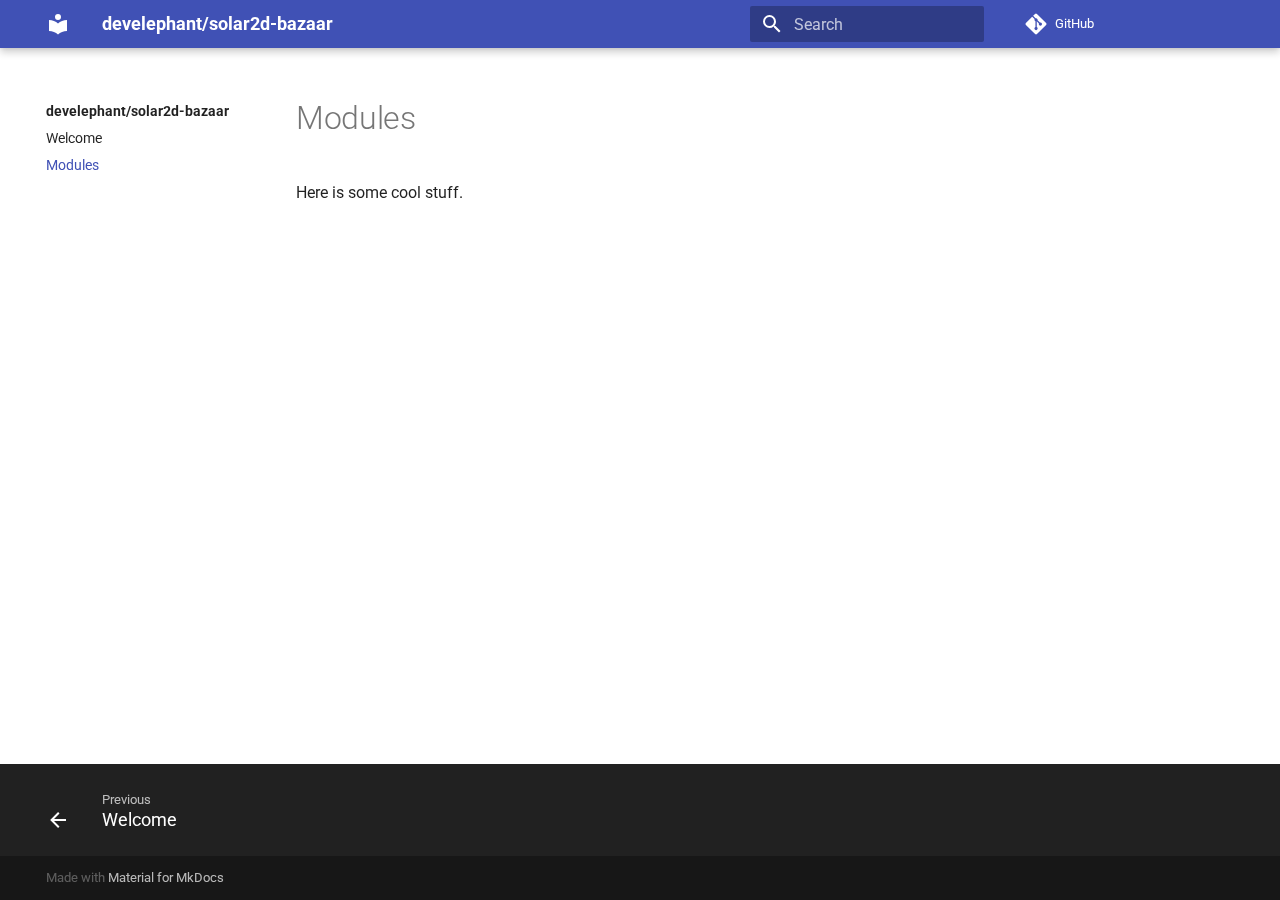
==== modules/index.html @ f853c5c8 "Deployed 210eea4 with MkDocs version: 1.3.1" ====
<!doctype html>
<html lang="en" class="no-js">
  <head>
    
      <meta charset="utf-8">
      <meta name="viewport" content="width=device-width,initial-scale=1">
      
      
      
        <link rel="canonical" href="https://develephant.github.io/solar2d-bazaar/modules/">
      
      <link rel="icon" href="../assets/images/favicon.png">
      <meta name="generator" content="mkdocs-1.3.1, mkdocs-material-8.5.3">
    
    
      
        <title>Modules - develephant/solar2d-bazaar</title>
      
    
    
      <link rel="stylesheet" href="../assets/stylesheets/main.7a952b86.min.css">
      
        
        <link rel="stylesheet" href="../assets/stylesheets/palette.cbb835fc.min.css">
        
      
      

    
    
    
      
        
        
        <link rel="preconnect" href="https://fonts.gstatic.com" crossorigin>
        <link rel="stylesheet" href="https://fonts.googleapis.com/css?family=Roboto:300,300i,400,400i,700,700i%7CRoboto+Mono:400,400i,700,700i&display=fallback">
        <style>:root{--md-text-font:"Roboto";--md-code-font:"Roboto Mono"}</style>
      
    
    
    <script>__md_scope=new URL("..",location),__md_hash=e=>[...e].reduce((e,_)=>(e<<5)-e+_.charCodeAt(0),0),__md_get=(e,_=localStorage,t=__md_scope)=>JSON.parse(_.getItem(t.pathname+"."+e)),__md_set=(e,_,t=localStorage,a=__md_scope)=>{try{t.setItem(a.pathname+"."+e,JSON.stringify(_))}catch(e){}}</script>
    
      

    
    
    
  </head>
  
  
    
    
    
    
    
    <body dir="ltr" data-md-color-scheme="" data-md-color-primary="none" data-md-color-accent="none">
  
    
    
    <input class="md-toggle" data-md-toggle="drawer" type="checkbox" id="__drawer" autocomplete="off">
    <input class="md-toggle" data-md-toggle="search" type="checkbox" id="__search" autocomplete="off">
    <label class="md-overlay" for="__drawer"></label>
    <div data-md-component="skip">
      
        
        <a href="#modules" class="md-skip">
          Skip to content
        </a>
      
    </div>
    <div data-md-component="announce">
      
    </div>
    
    
      

<header class="md-header" data-md-component="header">
  <nav class="md-header__inner md-grid" aria-label="Header">
    <a href=".." title="develephant/solar2d-bazaar" class="md-header__button md-logo" aria-label="develephant/solar2d-bazaar" data-md-component="logo">
      
  
  <svg xmlns="http://www.w3.org/2000/svg" viewBox="0 0 24 24"><path d="M12 8a3 3 0 0 0 3-3 3 3 0 0 0-3-3 3 3 0 0 0-3 3 3 3 0 0 0 3 3m0 3.54C9.64 9.35 6.5 8 3 8v11c3.5 0 6.64 1.35 9 3.54 2.36-2.19 5.5-3.54 9-3.54V8c-3.5 0-6.64 1.35-9 3.54Z"/></svg>

    </a>
    <label class="md-header__button md-icon" for="__drawer">
      <svg xmlns="http://www.w3.org/2000/svg" viewBox="0 0 24 24"><path d="M3 6h18v2H3V6m0 5h18v2H3v-2m0 5h18v2H3v-2Z"/></svg>
    </label>
    <div class="md-header__title" data-md-component="header-title">
      <div class="md-header__ellipsis">
        <div class="md-header__topic">
          <span class="md-ellipsis">
            develephant/solar2d-bazaar
          </span>
        </div>
        <div class="md-header__topic" data-md-component="header-topic">
          <span class="md-ellipsis">
            
              Modules
            
          </span>
        </div>
      </div>
    </div>
    
    
    
      <label class="md-header__button md-icon" for="__search">
        <svg xmlns="http://www.w3.org/2000/svg" viewBox="0 0 24 24"><path d="M9.5 3A6.5 6.5 0 0 1 16 9.5c0 1.61-.59 3.09-1.56 4.23l.27.27h.79l5 5-1.5 1.5-5-5v-.79l-.27-.27A6.516 6.516 0 0 1 9.5 16 6.5 6.5 0 0 1 3 9.5 6.5 6.5 0 0 1 9.5 3m0 2C7 5 5 7 5 9.5S7 14 9.5 14 14 12 14 9.5 12 5 9.5 5Z"/></svg>
      </label>
      <div class="md-search" data-md-component="search" role="dialog">
  <label class="md-search__overlay" for="__search"></label>
  <div class="md-search__inner" role="search">
    <form class="md-search__form" name="search">
      <input type="text" class="md-search__input" name="query" aria-label="Search" placeholder="Search" autocapitalize="off" autocorrect="off" autocomplete="off" spellcheck="false" data-md-component="search-query" required>
      <label class="md-search__icon md-icon" for="__search">
        <svg xmlns="http://www.w3.org/2000/svg" viewBox="0 0 24 24"><path d="M9.5 3A6.5 6.5 0 0 1 16 9.5c0 1.61-.59 3.09-1.56 4.23l.27.27h.79l5 5-1.5 1.5-5-5v-.79l-.27-.27A6.516 6.516 0 0 1 9.5 16 6.5 6.5 0 0 1 3 9.5 6.5 6.5 0 0 1 9.5 3m0 2C7 5 5 7 5 9.5S7 14 9.5 14 14 12 14 9.5 12 5 9.5 5Z"/></svg>
        <svg xmlns="http://www.w3.org/2000/svg" viewBox="0 0 24 24"><path d="M20 11v2H8l5.5 5.5-1.42 1.42L4.16 12l7.92-7.92L13.5 5.5 8 11h12Z"/></svg>
      </label>
      <nav class="md-search__options" aria-label="Search">
        
        <button type="reset" class="md-search__icon md-icon" title="Clear" aria-label="Clear" tabindex="-1">
          <svg xmlns="http://www.w3.org/2000/svg" viewBox="0 0 24 24"><path d="M19 6.41 17.59 5 12 10.59 6.41 5 5 6.41 10.59 12 5 17.59 6.41 19 12 13.41 17.59 19 19 17.59 13.41 12 19 6.41Z"/></svg>
        </button>
      </nav>
      
    </form>
    <div class="md-search__output">
      <div class="md-search__scrollwrap" data-md-scrollfix>
        <div class="md-search-result" data-md-component="search-result">
          <div class="md-search-result__meta">
            Initializing search
          </div>
          <ol class="md-search-result__list"></ol>
        </div>
      </div>
    </div>
  </div>
</div>
    
    
      <div class="md-header__source">
        <a href="https://github.com/develephant/solar2d-bazaar" title="Go to repository" class="md-source" data-md-component="source">
  <div class="md-source__icon md-icon">
    
    <svg xmlns="http://www.w3.org/2000/svg" viewBox="0 0 448 512"><!--! Font Awesome Free 6.2.0 by @fontawesome - https://fontawesome.com License - https://fontawesome.com/license/free (Icons: CC BY 4.0, Fonts: SIL OFL 1.1, Code: MIT License) Copyright 2022 Fonticons, Inc.--><path d="M439.55 236.05 244 40.45a28.87 28.87 0 0 0-40.81 0l-40.66 40.63 51.52 51.52c27.06-9.14 52.68 16.77 43.39 43.68l49.66 49.66c34.23-11.8 61.18 31 35.47 56.69-26.49 26.49-70.21-2.87-56-37.34L240.22 199v121.85c25.3 12.54 22.26 41.85 9.08 55a34.34 34.34 0 0 1-48.55 0c-17.57-17.6-11.07-46.91 11.25-56v-123c-20.8-8.51-24.6-30.74-18.64-45L142.57 101 8.45 235.14a28.86 28.86 0 0 0 0 40.81l195.61 195.6a28.86 28.86 0 0 0 40.8 0l194.69-194.69a28.86 28.86 0 0 0 0-40.81z"/></svg>
  </div>
  <div class="md-source__repository">
    GitHub
  </div>
</a>
      </div>
    
  </nav>
  
</header>
    
    <div class="md-container" data-md-component="container">
      
      
        
          
        
      
      <main class="md-main" data-md-component="main">
        <div class="md-main__inner md-grid">
          
            
              
              <div class="md-sidebar md-sidebar--primary" data-md-component="sidebar" data-md-type="navigation" >
                <div class="md-sidebar__scrollwrap">
                  <div class="md-sidebar__inner">
                    


<nav class="md-nav md-nav--primary" aria-label="Navigation" data-md-level="0">
  <label class="md-nav__title" for="__drawer">
    <a href=".." title="develephant/solar2d-bazaar" class="md-nav__button md-logo" aria-label="develephant/solar2d-bazaar" data-md-component="logo">
      
  
  <svg xmlns="http://www.w3.org/2000/svg" viewBox="0 0 24 24"><path d="M12 8a3 3 0 0 0 3-3 3 3 0 0 0-3-3 3 3 0 0 0-3 3 3 3 0 0 0 3 3m0 3.54C9.64 9.35 6.5 8 3 8v11c3.5 0 6.64 1.35 9 3.54 2.36-2.19 5.5-3.54 9-3.54V8c-3.5 0-6.64 1.35-9 3.54Z"/></svg>

    </a>
    develephant/solar2d-bazaar
  </label>
  
    <div class="md-nav__source">
      <a href="https://github.com/develephant/solar2d-bazaar" title="Go to repository" class="md-source" data-md-component="source">
  <div class="md-source__icon md-icon">
    
    <svg xmlns="http://www.w3.org/2000/svg" viewBox="0 0 448 512"><!--! Font Awesome Free 6.2.0 by @fontawesome - https://fontawesome.com License - https://fontawesome.com/license/free (Icons: CC BY 4.0, Fonts: SIL OFL 1.1, Code: MIT License) Copyright 2022 Fonticons, Inc.--><path d="M439.55 236.05 244 40.45a28.87 28.87 0 0 0-40.81 0l-40.66 40.63 51.52 51.52c27.06-9.14 52.68 16.77 43.39 43.68l49.66 49.66c34.23-11.8 61.18 31 35.47 56.69-26.49 26.49-70.21-2.87-56-37.34L240.22 199v121.85c25.3 12.54 22.26 41.85 9.08 55a34.34 34.34 0 0 1-48.55 0c-17.57-17.6-11.07-46.91 11.25-56v-123c-20.8-8.51-24.6-30.74-18.64-45L142.57 101 8.45 235.14a28.86 28.86 0 0 0 0 40.81l195.61 195.6a28.86 28.86 0 0 0 40.8 0l194.69-194.69a28.86 28.86 0 0 0 0-40.81z"/></svg>
  </div>
  <div class="md-source__repository">
    GitHub
  </div>
</a>
    </div>
  
  <ul class="md-nav__list" data-md-scrollfix>
    
      
      
      

  
  
  
    <li class="md-nav__item">
      <a href=".." class="md-nav__link">
        Welcome
      </a>
    </li>
  

    
      
      
      

  
  
    
  
  
    <li class="md-nav__item md-nav__item--active">
      
      <input class="md-nav__toggle md-toggle" data-md-toggle="toc" type="checkbox" id="__toc">
      
      
        
      
      
      <a href="./" class="md-nav__link md-nav__link--active">
        Modules
      </a>
      
    </li>
  

    
  </ul>
</nav>
                  </div>
                </div>
              </div>
            
            
              
              <div class="md-sidebar md-sidebar--secondary" data-md-component="sidebar" data-md-type="toc" >
                <div class="md-sidebar__scrollwrap">
                  <div class="md-sidebar__inner">
                    

<nav class="md-nav md-nav--secondary" aria-label="Table of contents">
  
  
  
    
  
  
</nav>
                  </div>
                </div>
              </div>
            
          
          
            <div class="md-content" data-md-component="content">
              <article class="md-content__inner md-typeset">
                
                  


<h1 id="modules">Modules</h1>
<p>Here is some cool stuff.</p>





                
              </article>
            </div>
          
          
        </div>
        
      </main>
      
        <footer class="md-footer">
  
    
    <nav class="md-footer__inner md-grid" aria-label="Footer" >
      
        
        <a href=".." class="md-footer__link md-footer__link--prev" aria-label="Previous: Welcome" rel="prev">
          <div class="md-footer__button md-icon">
            <svg xmlns="http://www.w3.org/2000/svg" viewBox="0 0 24 24"><path d="M20 11v2H8l5.5 5.5-1.42 1.42L4.16 12l7.92-7.92L13.5 5.5 8 11h12Z"/></svg>
          </div>
          <div class="md-footer__title">
            <div class="md-ellipsis">
              <span class="md-footer__direction">
                Previous
              </span>
              Welcome
            </div>
          </div>
        </a>
      
      
    </nav>
  
  <div class="md-footer-meta md-typeset">
    <div class="md-footer-meta__inner md-grid">
      <div class="md-copyright">
  
  
    Made with
    <a href="https://squidfunk.github.io/mkdocs-material/" target="_blank" rel="noopener">
      Material for MkDocs
    </a>
  
</div>
      
    </div>
  </div>
</footer>
      
    </div>
    <div class="md-dialog" data-md-component="dialog">
      <div class="md-dialog__inner md-typeset"></div>
    </div>
    
    <script id="__config" type="application/json">{"base": "..", "features": [], "search": "../assets/javascripts/workers/search.5bf1dace.min.js", "translations": {"clipboard.copied": "Copied to clipboard", "clipboard.copy": "Copy to clipboard", "search.config.lang": "en", "search.config.pipeline": "trimmer, stopWordFilter", "search.config.separator": "[\\s\\-]+", "search.placeholder": "Search", "search.result.more.one": "1 more on this page", "search.result.more.other": "# more on this page", "search.result.none": "No matching documents", "search.result.one": "1 matching document", "search.result.other": "# matching documents", "search.result.placeholder": "Type to start searching", "search.result.term.missing": "Missing", "select.version.title": "Select version"}}</script>
    
    
      <script src="../assets/javascripts/bundle.37e9125f.min.js"></script>
      
    
  </body>
</html>
---- assets/stylesheets/main.7a952b86.min.css ----
@charset "UTF-8";html{-webkit-text-size-adjust:none;-moz-text-size-adjust:none;-ms-text-size-adjust:none;text-size-adjust:none;box-sizing:border-box}*,:after,:before{box-sizing:inherit}@media (prefers-reduced-motion){*,:after,:before{transition:none!important}}body{margin:0}a,button,input,label{-webkit-tap-highlight-color:transparent}a{color:inherit;text-decoration:none}hr{border:0;box-sizing:initial;display:block;height:.05rem;overflow:visible;padding:0}small{font-size:80%}sub,sup{line-height:1em}img{border-style:none}table{border-collapse:initial;border-spacing:0}td,th{font-weight:400;vertical-align:top}button{background:transparent;border:0;font-family:inherit;font-size:inherit;margin:0;padding:0}input{border:0;outline:none}:root,[data-md-color-scheme=default]{--md-default-fg-color:rgba(0,0,0,.87);--md-default-fg-color--light:rgba(0,0,0,.54);--md-default-fg-color--lighter:rgba(0,0,0,.32);--md-default-fg-color--lightest:rgba(0,0,0,.07);--md-default-bg-color:#fff;--md-default-bg-color--light:hsla(0,0%,100%,.7);--md-default-bg-color--lighter:hsla(0,0%,100%,.3);--md-default-bg-color--lightest:hsla(0,0%,100%,.12);--md-primary-fg-color:#4051b5;--md-primary-fg-color--light:#5d6cc0;--md-primary-fg-color--dark:#303fa1;--md-primary-bg-color:#fff;--md-primary-bg-color--light:hsla(0,0%,100%,.7);--md-accent-fg-color:#526cfe;--md-accent-fg-color--transparent:rgba(82,108,254,.1);--md-accent-bg-color:#fff;--md-accent-bg-color--light:hsla(0,0%,100%,.7);--md-code-fg-color:#36464e;--md-code-bg-color:#f5f5f5;--md-code-hl-color:rgba(255,255,0,.5);--md-code-hl-number-color:#d52a2a;--md-code-hl-special-color:#db1457;--md-code-hl-function-color:#a846b9;--md-code-hl-constant-color:#6e59d9;--md-code-hl-keyword-color:#3f6ec6;--md-code-hl-string-color:#1c7d4d;--md-code-hl-name-color:var(--md-code-fg-color);--md-code-hl-operator-color:var(--md-default-fg-color--light);--md-code-hl-punctuation-color:var(--md-default-fg-color--light);--md-code-hl-comment-color:var(--md-default-fg-color--light);--md-code-hl-generic-color:var(--md-default-fg-color--light);--md-code-hl-variable-color:var(--md-default-fg-color--light);--md-typeset-color:var(--md-default-fg-color);--md-typeset-a-color:var(--md-primary-fg-color);--md-typeset-mark-color:rgba(255,255,0,.5);--md-typeset-del-color:rgba(245,80,61,.15);--md-typeset-ins-color:rgba(11,213,112,.15);--md-typeset-kbd-color:#fafafa;--md-typeset-kbd-accent-color:#fff;--md-typeset-kbd-border-color:#b8b8b8;--md-typeset-table-color:rgba(0,0,0,.12);--md-admonition-fg-color:var(--md-default-fg-color);--md-admonition-bg-color:var(--md-default-bg-color);--md-footer-fg-color:#fff;--md-footer-fg-color--light:hsla(0,0%,100%,.7);--md-footer-fg-color--lighter:hsla(0,0%,100%,.3);--md-footer-bg-color:rgba(0,0,0,.87);--md-footer-bg-color--dark:rgba(0,0,0,.32);--md-shadow-z1:0 0.2rem 0.5rem rgba(0,0,0,.05),0 0 0.05rem rgba(0,0,0,.1);--md-shadow-z2:0 0.2rem 0.5rem rgba(0,0,0,.1),0 0 0.05rem rgba(0,0,0,.25);--md-shadow-z3:0 0.2rem 0.5rem rgba(0,0,0,.2),0 0 0.05rem rgba(0,0,0,.35)}.md-icon svg{fill:currentcolor;display:block;height:1.2rem;width:1.2rem}body{-webkit-font-smoothing:antialiased;-moz-osx-font-smoothing:grayscale;--md-text-font-family:var(--md-text-font,_),-apple-system,BlinkMacSystemFont,Helvetica,Arial,sans-serif;--md-code-font-family:var(--md-code-font,_),SFMono-Regular,Consolas,Menlo,monospace}body,input{font-feature-settings:"kern","liga";font-family:var(--md-text-font-family)}body,code,input,kbd,pre{color:var(--md-typeset-color)}code,kbd,pre{font-feature-settings:"kern";font-family:var(--md-code-font-family)}:root{--md-typeset-table-sort-icon:url('data:image/svg+xml;charset=utf-8,<svg xmlns="http://www.w3.org/2000/svg" viewBox="0 0 24 24"><path d="m18 21-4-4h3V7h-3l4-4 4 4h-3v10h3M2 19v-2h10v2M2 13v-2h7v2M2 7V5h4v2H2Z"/></svg>');--md-typeset-table-sort-icon--asc:url('data:image/svg+xml;charset=utf-8,<svg xmlns="http://www.w3.org/2000/svg" viewBox="0 0 24 24"><path d="M19 17h3l-4 4-4-4h3V3h2M2 17h10v2H2M6 5v2H2V5m0 6h7v2H2v-2Z"/></svg>');--md-typeset-table-sort-icon--desc:url('data:image/svg+xml;charset=utf-8,<svg xmlns="http://www.w3.org/2000/svg" viewBox="0 0 24 24"><path d="M19 7h3l-4-4-4 4h3v14h2M2 17h10v2H2M6 5v2H2V5m0 6h7v2H2v-2Z"/></svg>')}.md-typeset{-webkit-print-color-adjust:exact;color-adjust:exact;font-size:.8rem;line-height:1.6}@media print{.md-typeset{font-size:.68rem}}.md-typeset blockquote,.md-typeset dl,.md-typeset figure,.md-typeset ol,.md-typeset pre,.md-typeset ul{margin-bottom:1em;margin-top:1em}.md-typeset h1{color:var(--md-default-fg-color--light);font-size:2em;line-height:1.3;margin:0 0 1.25em}.md-typeset h1,.md-typeset h2{font-weight:300;letter-spacing:-.01em}.md-typeset h2{font-size:1.5625em;line-height:1.4;margin:1.6em 0 .64em}.md-typeset h3{font-size:1.25em;font-weight:400;letter-spacing:-.01em;line-height:1.5;margin:1.6em 0 .8em}.md-typeset h2+h3{margin-top:.8em}.md-typeset h4{font-weight:700;letter-spacing:-.01em;margin:1em 0}.md-typeset h5,.md-typeset h6{color:var(--md-default-fg-color--light);font-size:.8em;font-weight:700;letter-spacing:-.01em;margin:1.25em 0}.md-typeset h5{text-transform:uppercase}.md-typeset hr{border-bottom:.05rem solid var(--md-default-fg-color--lightest);display:flow-root;margin:1.5em 0}.md-typeset a{color:var(--md-typeset-a-color);word-break:break-word}.md-typeset a,.md-typeset a:before{transition:color 125ms}.md-typeset a:focus,.md-typeset a:hover{color:var(--md-accent-fg-color)}.md-typeset a:focus code,.md-typeset a:hover code{background-color:var(--md-accent-fg-color--transparent)}.md-typeset a code{color:currentcolor;transition:background-color 125ms}.md-typeset a.focus-visible{outline-color:var(--md-accent-fg-color);outline-offset:.2rem}.md-typeset code,.md-typeset kbd,.md-typeset pre{color:var(--md-code-fg-color);direction:ltr;font-variant-ligatures:none}@media print{.md-typeset code,.md-typeset kbd,.md-typeset pre{white-space:pre-wrap}}.md-typeset code{background-color:var(--md-code-bg-color);border-radius:.1rem;-webkit-box-decoration-break:clone;box-decoration-break:clone;font-size:.85em;padding:0 .2941176471em;word-break:break-word}.md-typeset code:not(.focus-visible){-webkit-tap-highlight-color:transparent;outline:none}.md-typeset pre{display:flow-root;line-height:1.4;position:relative}.md-typeset pre>code{-webkit-box-decoration-break:slice;box-decoration-break:slice;box-shadow:none;display:block;margin:0;outline-color:var(--md-accent-fg-color);overflow:auto;padding:.7720588235em 1.1764705882em;scrollbar-color:var(--md-default-fg-color--lighter) transparent;scrollbar-width:thin;touch-action:auto;word-break:normal}.md-typeset pre>code:hover{scrollbar-color:var(--md-accent-fg-color) transparent}.md-typeset pre>code::-webkit-scrollbar{height:.2rem;width:.2rem}.md-typeset pre>code::-webkit-scrollbar-thumb{background-color:var(--md-default-fg-color--lighter)}.md-typeset pre>code::-webkit-scrollbar-thumb:hover{background-color:var(--md-accent-fg-color)}.md-typeset kbd{background-color:var(--md-typeset-kbd-color);border-radius:.1rem;box-shadow:0 .1rem 0 .05rem var(--md-typeset-kbd-border-color),0 .1rem 0 var(--md-typeset-kbd-border-color),0 -.1rem .2rem var(--md-typeset-kbd-accent-color) inset;color:var(--md-default-fg-color);display:inline-block;font-size:.75em;padding:0 .6666666667em;vertical-align:text-top;word-break:break-word}.md-typeset mark{background-color:var(--md-typeset-mark-color);-webkit-box-decoration-break:clone;box-decoration-break:clone;color:inherit;word-break:break-word}.md-typeset abbr{border-bottom:.05rem dotted var(--md-default-fg-color--light);cursor:help;text-decoration:none}@media (hover:none){.md-typeset abbr{position:relative}.md-typeset abbr[title]:-webkit-any(:focus,:hover):after{background-color:var(--md-default-fg-color);border-radius:.1rem;box-shadow:var(--md-shadow-z3);color:var(--md-default-bg-color);content:attr(title);display:inline-block;font-size:.7rem;margin-top:2em;max-width:80%;min-width:-webkit-max-content;min-width:max-content;padding:.2rem .3rem;position:absolute;width:auto}.md-typeset abbr[title]:-moz-any(:focus,:hover):after{background-color:var(--md-default-fg-color);border-radius:.1rem;box-shadow:var(--md-shadow-z3);color:var(--md-default-bg-color);content:attr(title);display:inline-block;font-size:.7rem;margin-top:2em;max-width:80%;min-width:-moz-max-content;min-width:max-content;padding:.2rem .3rem;position:absolute;width:auto}[dir=ltr] .md-typeset abbr[title]:-webkit-any(:focus,:hover):after{left:0}[dir=ltr] .md-typeset abbr[title]:-moz-any(:focus,:hover):after{left:0}[dir=ltr] .md-typeset abbr[title]:is(:focus,:hover):after{left:0}[dir=rtl] .md-typeset abbr[title]:-webkit-any(:focus,:hover):after{right:0}[dir=rtl] .md-typeset abbr[title]:-moz-any(:focus,:hover):after{right:0}[dir=rtl] .md-typeset abbr[title]:is(:focus,:hover):after{right:0}.md-typeset abbr[title]:is(:focus,:hover):after{background-color:var(--md-default-fg-color);border-radius:.1rem;box-shadow:var(--md-shadow-z3);color:var(--md-default-bg-color);content:attr(title);display:inline-block;font-size:.7rem;margin-top:2em;max-width:80%;min-width:-webkit-max-content;min-width:-moz-max-content;min-width:max-content;padding:.2rem .3rem;position:absolute;width:auto}}.md-typeset small{opacity:.75}[dir=ltr] .md-typeset sub,[dir=ltr] .md-typeset sup{margin-left:.078125em}[dir=rtl] .md-typeset sub,[dir=rtl] .md-typeset sup{margin-right:.078125em}[dir=ltr] .md-typeset blockquote{padding-left:.6rem}[dir=rtl] .md-typeset blockquote{padding-right:.6rem}[dir=ltr] .md-typeset blockquote{border-left:.2rem solid var(--md-default-fg-color--lighter)}[dir=rtl] .md-typeset blockquote{border-right:.2rem solid var(--md-default-fg-color--lighter)}.md-typeset blockquote{color:var(--md-default-fg-color--light);margin-left:0;margin-right:0}.md-typeset ul{list-style-type:disc}[dir=ltr] .md-typeset ol,[dir=ltr] .md-typeset ul{margin-left:.625em}[dir=rtl] .md-typeset ol,[dir=rtl] .md-typeset ul{margin-right:.625em}.md-typeset ol,.md-typeset ul{padding:0}.md-typeset ol:not([hidden]),.md-typeset ul:not([hidden]){display:flow-root}.md-typeset ol ol,.md-typeset ul ol{list-style-type:lower-alpha}.md-typeset ol ol ol,.md-typeset ul ol ol{list-style-type:lower-roman}[dir=ltr] .md-typeset ol li,[dir=ltr] .md-typeset ul li{margin-left:1.25em}[dir=rtl] .md-typeset ol li,[dir=rtl] .md-typeset ul li{margin-right:1.25em}.md-typeset ol li,.md-typeset ul li{margin-bottom:.5em}.md-typeset ol li blockquote,.md-typeset ol li p,.md-typeset ul li blockquote,.md-typeset ul li p{margin:.5em 0}.md-typeset ol li:last-child,.md-typeset ul li:last-child{margin-bottom:0}.md-typeset ol li :-webkit-any(ul,ol),.md-typeset ul li :-webkit-any(ul,ol){margin-bottom:.5em;margin-top:.5em}.md-typeset ol li :-moz-any(ul,ol),.md-typeset ul li :-moz-any(ul,ol){margin-bottom:.5em;margin-top:.5em}[dir=ltr] .md-typeset ol li :-webkit-any(ul,ol),[dir=ltr] .md-typeset ul li :-webkit-any(ul,ol){margin-left:.625em}[dir=ltr] .md-typeset ol li :-moz-any(ul,ol),[dir=ltr] .md-typeset ul li :-moz-any(ul,ol){margin-left:.625em}[dir=ltr] .md-typeset ol li :is(ul,ol),[dir=ltr] .md-typeset ul li :is(ul,ol){margin-left:.625em}[dir=rtl] .md-typeset ol li :-webkit-any(ul,ol),[dir=rtl] .md-typeset ul li :-webkit-any(ul,ol){margin-right:.625em}[dir=rtl] .md-typeset ol li :-moz-any(ul,ol),[dir=rtl] .md-typeset ul li :-moz-any(ul,ol){margin-right:.625em}[dir=rtl] .md-typeset ol li :is(ul,ol),[dir=rtl] .md-typeset ul li :is(ul,ol){margin-right:.625em}.md-typeset ol li :is(ul,ol),.md-typeset ul li :is(ul,ol){margin-bottom:.5em;margin-top:.5em}[dir=ltr] .md-typeset dd{margin-left:1.875em}[dir=rtl] .md-typeset dd{margin-right:1.875em}.md-typeset dd{margin-bottom:1.5em;margin-top:1em}.md-typeset img,.md-typeset svg,.md-typeset video{height:auto;max-width:100%}.md-typeset img[align=left]{margin:1em 1em 1em 0}.md-typeset img[align=right]{margin:1em 0 1em 1em}.md-typeset img[align]:only-child{margin-top:0}.md-typeset img[src$="#gh-dark-mode-only"],.md-typeset img[src$="#only-dark"]{display:none}.md-typeset figure{display:flow-root;margin:1em auto;max-width:100%;text-align:center;width:-webkit-fit-content;width:-moz-fit-content;width:fit-content}.md-typeset figure img{display:block}.md-typeset figcaption{font-style:italic;margin:1em auto;max-width:24rem}.md-typeset iframe{max-width:100%}.md-typeset table:not([class]){background-color:var(--md-default-bg-color);border:.05rem solid var(--md-typeset-table-color);border-radius:.1rem;display:inline-block;font-size:.64rem;max-width:100%;overflow:auto;touch-action:auto}@media print{.md-typeset table:not([class]){display:table}}.md-typeset table:not([class])+*{margin-top:1.5em}.md-typeset table:not([class]) :-webkit-any(th,td)>:first-child{margin-top:0}.md-typeset table:not([class]) :-moz-any(th,td)>:first-child{margin-top:0}.md-typeset table:not([class]) :is(th,td)>:first-child{margin-top:0}.md-typeset table:not([class]) :-webkit-any(th,td)>:last-child{margin-bottom:0}.md-typeset table:not([class]) :-moz-any(th,td)>:last-child{margin-bottom:0}.md-typeset table:not([class]) :is(th,td)>:last-child{margin-bottom:0}.md-typeset table:not([class]) :-webkit-any(th,td):not([align]){text-align:left}.md-typeset table:not([class]) :-moz-any(th,td):not([align]){text-align:left}.md-typeset table:not([class]) :is(th,td):not([align]){text-align:left}[dir=rtl] .md-typeset table:not([class]) :-webkit-any(th,td):not([align]){text-align:right}[dir=rtl] .md-typeset table:not([class]) :-moz-any(th,td):not([align]){text-align:right}[dir=rtl] .md-typeset table:not([class]) :is(th,td):not([align]){text-align:right}.md-typeset table:not([class]) th{font-weight:700;min-width:5rem;padding:.9375em 1.25em;vertical-align:top}.md-typeset table:not([class]) td{border-top:.05rem solid var(--md-typeset-table-color);padding:.9375em 1.25em;vertical-align:top}.md-typeset table:not([class]) tbody tr{transition:background-color 125ms}.md-typeset table:not([class]) tbody tr:hover{background-color:rgba(0,0,0,.035);box-shadow:0 .05rem 0 var(--md-default-bg-color) inset}.md-typeset table:not([class]) a{word-break:normal}.md-typeset table th[role=columnheader]{cursor:pointer}[dir=ltr] .md-typeset table th[role=columnheader]:after{margin-left:.5em}[dir=rtl] .md-typeset table th[role=columnheader]:after{margin-right:.5em}.md-typeset table th[role=columnheader]:after{content:"";display:inline-block;height:1.2em;-webkit-mask-image:var(--md-typeset-table-sort-icon);mask-image:var(--md-typeset-table-sort-icon);-webkit-mask-repeat:no-repeat;mask-repeat:no-repeat;-webkit-mask-size:contain;mask-size:contain;transition:background-color 125ms;vertical-align:text-bottom;width:1.2em}.md-typeset table th[role=columnheader]:hover:after{background-color:var(--md-default-fg-color--lighter)}.md-typeset table th[role=columnheader][aria-sort=ascending]:after{background-color:var(--md-default-fg-color--light);-webkit-mask-image:var(--md-typeset-table-sort-icon--asc);mask-image:var(--md-typeset-table-sort-icon--asc)}.md-typeset table th[role=columnheader][aria-sort=descending]:after{background-color:var(--md-default-fg-color--light);-webkit-mask-image:var(--md-typeset-table-sort-icon--desc);mask-image:var(--md-typeset-table-sort-icon--desc)}.md-typeset__scrollwrap{margin:1em -.8rem;overflow-x:auto;touch-action:auto}.md-typeset__table{display:inline-block;margin-bottom:.5em;padding:0 .8rem}@media print{.md-typeset__table{display:block}}html .md-typeset__table table{display:table;margin:0;overflow:hidden;width:100%}@media screen and (max-width:44.9375em){.md-content__inner>pre{margin:1em -.8rem}.md-content__inner>pre code{border-radius:0}}.md-banner{background-color:var(--md-footer-bg-color);color:var(--md-footer-fg-color);overflow:auto}@media print{.md-banner{display:none}}.md-banner--warning{background:var(--md-typeset-mark-color);color:var(--md-default-fg-color)}.md-banner__inner{font-size:.7rem;margin:.6rem auto;padding:0 .8rem}[dir=ltr] .md-banner__button{float:right}[dir=rtl] .md-banner__button{float:left}.md-banner__button{color:inherit;cursor:pointer;transition:opacity .25s}.md-banner__button:hover{opacity:.7}html{font-size:125%;height:100%;overflow-x:hidden}@media screen and (min-width:100em){html{font-size:137.5%}}@media screen and (min-width:125em){html{font-size:150%}}body{background-color:var(--md-default-bg-color);display:flex;flex-direction:column;font-size:.5rem;min-height:100%;position:relative;width:100%}@media print{body{display:block}}@media screen and (max-width:59.9375em){body[data-md-scrolllock]{position:fixed}}.md-grid{margin-left:auto;margin-right:auto;max-width:61rem}.md-container{display:flex;flex-direction:column;flex-grow:1}@media print{.md-container{display:block}}.md-main{flex-grow:1}.md-main__inner{display:flex;height:100%;margin-top:1.5rem}.md-ellipsis{overflow:hidden;text-overflow:ellipsis;white-space:nowrap}.md-toggle{display:none}.md-option{height:0;opacity:0;position:absolute;width:0}.md-option:checked+label:not([hidden]){display:block}.md-option.focus-visible+label{outline-color:var(--md-accent-fg-color);outline-style:auto}.md-skip{background-color:var(--md-default-fg-color);border-radius:.1rem;color:var(--md-default-bg-color);font-size:.64rem;margin:.5rem;opacity:0;outline-color:var(--md-accent-fg-color);padding:.3rem .5rem;position:fixed;transform:translateY(.4rem);z-index:-1}.md-skip:focus{opacity:1;transform:translateY(0);transition:transform .25s cubic-bezier(.4,0,.2,1),opacity 175ms 75ms;z-index:10}@page{margin:25mm}:root{--md-clipboard-icon:url('data:image/svg+xml;charset=utf-8,<svg xmlns="http://www.w3.org/2000/svg" viewBox="0 0 24 24"><path d="M19 21H8V7h11m0-2H8a2 2 0 0 0-2 2v14a2 2 0 0 0 2 2h11a2 2 0 0 0 2-2V7a2 2 0 0 0-2-2m-3-4H4a2 2 0 0 0-2 2v14h2V3h12V1Z"/></svg>')}.md-clipboard{border-radius:.1rem;color:var(--md-default-fg-color--lightest);cursor:pointer;height:1.5em;outline-color:var(--md-accent-fg-color);outline-offset:.1rem;position:absolute;right:.5em;top:.5em;transition:color .25s;width:1.5em;z-index:1}@media print{.md-clipboard{display:none}}.md-clipboard:not(.focus-visible){-webkit-tap-highlight-color:transparent;outline:none}:hover>.md-clipboard{color:var(--md-default-fg-color--light)}.md-clipboard:-webkit-any(:focus,:hover){color:var(--md-accent-fg-color)}.md-clipboard:-moz-any(:focus,:hover){color:var(--md-accent-fg-color)}.md-clipboard:is(:focus,:hover){color:var(--md-accent-fg-color)}.md-clipboard:after{background-color:currentcolor;content:"";display:block;height:1.125em;margin:0 auto;-webkit-mask-image:var(--md-clipboard-icon);mask-image:var(--md-clipboard-icon);-webkit-mask-position:center;mask-position:center;-webkit-mask-repeat:no-repeat;mask-repeat:no-repeat;-webkit-mask-size:contain;mask-size:contain;width:1.125em}.md-clipboard--inline{cursor:pointer}.md-clipboard--inline code{transition:color .25s,background-color .25s}.md-clipboard--inline:-webkit-any(:focus,:hover) code{background-color:var(--md-accent-fg-color--transparent);color:var(--md-accent-fg-color)}.md-clipboard--inline:-moz-any(:focus,:hover) code{background-color:var(--md-accent-fg-color--transparent);color:var(--md-accent-fg-color)}.md-clipboard--inline:is(:focus,:hover) code{background-color:var(--md-accent-fg-color--transparent);color:var(--md-accent-fg-color)}@-webkit-keyframes consent{0%{opacity:0;transform:translateY(100%)}to{opacity:1;transform:translateY(0)}}@keyframes consent{0%{opacity:0;transform:translateY(100%)}to{opacity:1;transform:translateY(0)}}@-webkit-keyframes overlay{0%{opacity:0}to{opacity:1}}@keyframes overlay{0%{opacity:0}to{opacity:1}}.md-consent__overlay{-webkit-animation:overlay .25s both;animation:overlay .25s both;-webkit-backdrop-filter:blur(.1rem);backdrop-filter:blur(.1rem);background-color:rgba(0,0,0,.54);height:100%;opacity:1;position:fixed;top:0;width:100%;z-index:5}.md-consent__inner{-webkit-animation:consent .5s cubic-bezier(.1,.7,.1,1) both;animation:consent .5s cubic-bezier(.1,.7,.1,1) both;background-color:var(--md-default-bg-color);border:0;border-radius:.1rem;bottom:0;box-shadow:0 0 .2rem rgba(0,0,0,.1),0 .2rem .4rem rgba(0,0,0,.2);max-height:100%;overflow:auto;padding:0;position:fixed;width:100%;z-index:5}.md-consent__form{padding:.8rem}.md-consent__settings{display:none;margin:1em 0}input:checked+.md-consent__settings{display:block}.md-consent__controls{margin-bottom:.8rem}.md-typeset .md-consent__controls .md-button{display:inline}@media screen and (max-width:44.9375em){.md-typeset .md-consent__controls .md-button{display:block;margin-top:.4rem;text-align:center;width:100%}}.md-consent label{cursor:pointer}.md-content{flex-grow:1;min-width:0}.md-content__inner{margin:0 .8rem 1.2rem;padding-top:.6rem}@media screen and (min-width:76.25em){[dir=ltr] .md-sidebar--primary:not([hidden])~.md-content>.md-content__inner{margin-left:1.2rem}[dir=ltr] .md-sidebar--secondary:not([hidden])~.md-content>.md-content__inner,[dir=rtl] .md-sidebar--primary:not([hidden])~.md-content>.md-content__inner{margin-right:1.2rem}[dir=rtl] .md-sidebar--secondary:not([hidden])~.md-content>.md-content__inner{margin-left:1.2rem}}.md-content__inner:before{content:"";display:block;height:.4rem}.md-content__inner>:last-child{margin-bottom:0}[dir=ltr] .md-content__button{float:right}[dir=rtl] .md-content__button{float:left}[dir=ltr] .md-content__button{margin-left:.4rem}[dir=rtl] .md-content__button{margin-right:.4rem}.md-content__button{margin:.4rem 0;padding:0}@media print{.md-content__button{display:none}}.md-typeset .md-content__button{color:var(--md-default-fg-color--lighter)}.md-content__button svg{display:inline;vertical-align:top}[dir=rtl] .md-content__button svg{transform:scaleX(-1)}[dir=ltr] .md-dialog{right:.8rem}[dir=rtl] .md-dialog{left:.8rem}.md-dialog{background-color:var(--md-default-fg-color);border-radius:.1rem;bottom:.8rem;box-shadow:var(--md-shadow-z3);min-width:11.1rem;opacity:0;padding:.4rem .6rem;pointer-events:none;position:fixed;transform:translateY(100%);transition:transform 0ms .4s,opacity .4s;z-index:4}@media print{.md-dialog{display:none}}.md-dialog--active{opacity:1;pointer-events:auto;transform:translateY(0);transition:transform .4s cubic-bezier(.075,.85,.175,1),opacity .4s}.md-dialog__inner{color:var(--md-default-bg-color);font-size:.7rem}.md-feedback{margin:2em 0 1em;text-align:center}.md-feedback fieldset{border:none;margin:0;padding:0}.md-feedback__title{font-weight:700;margin:1em auto}.md-feedback__inner{position:relative}.md-feedback__list{align-content:baseline;display:flex;flex-wrap:wrap;justify-content:center;position:relative}.md-feedback__list:hover .md-icon:not(:disabled){color:var(--md-default-fg-color--lighter)}:disabled .md-feedback__list{min-height:1.8rem}.md-feedback__icon{color:var(--md-default-fg-color--light);cursor:pointer;flex-shrink:0;margin:0 .1rem;transition:color 125ms}.md-feedback__icon:not(:disabled).md-icon:hover{color:var(--md-accent-fg-color)}.md-feedback__icon:disabled{color:var(--md-default-fg-color--lightest);pointer-events:none}.md-feedback__note{opacity:0;position:relative;transform:translateY(.4rem);transition:transform .4s cubic-bezier(.1,.7,.1,1),opacity .15s}.md-feedback__note>*{margin:0 auto;max-width:16rem}:disabled .md-feedback__note{opacity:1;transform:translateY(0)}.md-footer{background-color:var(--md-footer-bg-color);color:var(--md-footer-fg-color)}@media print{.md-footer{display:none}}.md-footer__inner{justify-content:space-between;overflow:auto;padding:.2rem}.md-footer__inner:not([hidden]){display:flex}.md-footer__link{display:flex;flex-grow:0.01;outline-color:var(--md-accent-fg-color);overflow:hidden;padding-bottom:.4rem;padding-top:1.4rem;transition:opacity .25s}.md-footer__link:-webkit-any(:focus,:hover){opacity:.7}.md-footer__link:-moz-any(:focus,:hover){opacity:.7}.md-footer__link:is(:focus,:hover){opacity:.7}[dir=rtl] .md-footer__link svg{transform:scaleX(-1)}@media screen and (max-width:44.9375em){.md-footer__link--prev .md-footer__title{display:none}}[dir=ltr] .md-footer__link--next{margin-left:auto}[dir=rtl] .md-footer__link--next{margin-right:auto}.md-footer__link--next{text-align:right}[dir=rtl] .md-footer__link--next{text-align:left}.md-footer__title{flex-grow:1;font-size:.9rem;line-height:2.4rem;max-width:calc(100% - 2.4rem);padding:0 1rem;position:relative;white-space:nowrap}.md-footer__button{margin:.2rem;padding:.4rem}.md-footer__direction{font-size:.64rem;left:0;margin-top:-1rem;opacity:.7;padding:0 1rem;position:absolute;right:0}.md-footer-meta{background-color:var(--md-footer-bg-color--dark)}.md-footer-meta__inner{display:flex;flex-wrap:wrap;justify-content:space-between;padding:.2rem}html .md-footer-meta.md-typeset a{color:var(--md-footer-fg-color--light)}html .md-footer-meta.md-typeset a:-webkit-any(:focus,:hover){color:var(--md-footer-fg-color)}html .md-footer-meta.md-typeset a:-moz-any(:focus,:hover){color:var(--md-footer-fg-color)}html .md-footer-meta.md-typeset a:is(:focus,:hover){color:var(--md-footer-fg-color)}.md-copyright{color:var(--md-footer-fg-color--lighter);font-size:.64rem;margin:auto .6rem;padding:.4rem 0;width:100%}@media screen and (min-width:45em){.md-copyright{width:auto}}.md-copyright__highlight{color:var(--md-footer-fg-color--light)}.md-social{margin:0 .4rem;padding:.2rem 0 .6rem}@media screen and (min-width:45em){.md-social{padding:.6rem 0}}.md-social__link{display:inline-block;height:1.6rem;text-align:center;width:1.6rem}.md-social__link:before{line-height:1.9}.md-social__link svg{fill:currentcolor;max-height:.8rem;vertical-align:-25%}.md-typeset .md-button{border:.1rem solid;border-radius:.1rem;color:var(--md-primary-fg-color);cursor:pointer;display:inline-block;font-weight:700;padding:.625em 2em;transition:color 125ms,background-color 125ms,border-color 125ms}.md-typeset .md-button--primary{background-color:var(--md-primary-fg-color);border-color:var(--md-primary-fg-color);color:var(--md-primary-bg-color)}.md-typeset .md-button:-webkit-any(:focus,:hover){background-color:var(--md-accent-fg-color);border-color:var(--md-accent-fg-color);color:var(--md-accent-bg-color)}.md-typeset .md-button:-moz-any(:focus,:hover){background-color:var(--md-accent-fg-color);border-color:var(--md-accent-fg-color);color:var(--md-accent-bg-color)}.md-typeset .md-button:is(:focus,:hover){background-color:var(--md-accent-fg-color);border-color:var(--md-accent-fg-color);color:var(--md-accent-bg-color)}[dir=ltr] .md-typeset .md-input{border-top-left-radius:.1rem}[dir=ltr] .md-typeset .md-input,[dir=rtl] .md-typeset .md-input{border-top-right-radius:.1rem}[dir=rtl] .md-typeset .md-input{border-top-left-radius:.1rem}.md-typeset .md-input{border-bottom:.1rem solid var(--md-default-fg-color--lighter);box-shadow:var(--md-shadow-z1);font-size:.8rem;height:1.8rem;padding:0 .6rem;transition:border .25s,box-shadow .25s}.md-typeset .md-input:-webkit-any(:focus,:hover){border-bottom-color:var(--md-accent-fg-color);box-shadow:var(--md-shadow-z2)}.md-typeset .md-input:-moz-any(:focus,:hover){border-bottom-color:var(--md-accent-fg-color);box-shadow:var(--md-shadow-z2)}.md-typeset .md-input:is(:focus,:hover){border-bottom-color:var(--md-accent-fg-color);box-shadow:var(--md-shadow-z2)}.md-typeset .md-input--stretch{width:100%}.md-header{background-color:var(--md-primary-fg-color);box-shadow:0 0 .2rem transparent,0 .2rem .4rem transparent;color:var(--md-primary-bg-color);display:block;left:0;position:-webkit-sticky;position:sticky;right:0;top:0;z-index:4}@media print{.md-header{display:none}}.md-header[hidden]{transform:translateY(-100%);transition:transform .25s cubic-bezier(.8,0,.6,1),box-shadow .25s}.md-header--shadow{box-shadow:0 0 .2rem rgba(0,0,0,.1),0 .2rem .4rem rgba(0,0,0,.2);transition:transform .25s cubic-bezier(.1,.7,.1,1),box-shadow .25s}.md-header__inner{align-items:center;display:flex;padding:0 .2rem}.md-header__button{color:currentcolor;cursor:pointer;margin:.2rem;outline-color:var(--md-accent-fg-color);padding:.4rem;position:relative;transition:opacity .25s;vertical-align:middle;z-index:1}.md-header__button:hover{opacity:.7}.md-header__button:not([hidden]){display:inline-block}.md-header__button:not(.focus-visible){-webkit-tap-highlight-color:transparent;outline:none}.md-header__button.md-logo{margin:.2rem;padding:.4rem}@media screen and (max-width:76.1875em){.md-header__button.md-logo{display:none}}.md-header__button.md-logo :-webkit-any(img,svg){fill:currentcolor;display:block;height:1.2rem;width:auto}.md-header__button.md-logo :-moz-any(img,svg){fill:currentcolor;display:block;height:1.2rem;width:auto}.md-header__button.md-logo :is(img,svg){fill:currentcolor;display:block;height:1.2rem;width:auto}@media screen and (min-width:60em){.md-header__button[for=__search]{display:none}}.no-js .md-header__button[for=__search]{display:none}[dir=rtl] .md-header__button[for=__search] svg{transform:scaleX(-1)}@media screen and (min-width:76.25em){.md-header__button[for=__drawer]{display:none}}.md-header__topic{display:flex;max-width:100%;position:absolute;transition:transform .4s cubic-bezier(.1,.7,.1,1),opacity .15s;white-space:nowrap}.md-header__topic+.md-header__topic{opacity:0;pointer-events:none;transform:translateX(1.25rem);transition:transform .4s cubic-bezier(1,.7,.1,.1),opacity .15s;z-index:-1}[dir=rtl] .md-header__topic+.md-header__topic{transform:translateX(-1.25rem)}.md-header__topic:first-child{font-weight:700}[dir=ltr] .md-header__title{margin-right:.4rem}[dir=rtl] .md-header__title{margin-left:.4rem}[dir=ltr] .md-header__title{margin-left:1rem}[dir=rtl] .md-header__title{margin-right:1rem}.md-header__title{flex-grow:1;font-size:.9rem;height:2.4rem;line-height:2.4rem}.md-header__title--active .md-header__topic{opacity:0;pointer-events:none;transform:translateX(-1.25rem);transition:transform .4s cubic-bezier(1,.7,.1,.1),opacity .15s;z-index:-1}[dir=rtl] .md-header__title--active .md-header__topic{transform:translateX(1.25rem)}.md-header__title--active .md-header__topic+.md-header__topic{opacity:1;pointer-events:auto;transform:translateX(0);transition:transform .4s cubic-bezier(.1,.7,.1,1),opacity .15s;z-index:0}.md-header__title>.md-header__ellipsis{height:100%;position:relative;width:100%}.md-header__option{display:flex;flex-shrink:0;max-width:100%;transition:max-width 0ms .25s,opacity .25s .25s;white-space:nowrap}[data-md-toggle=search]:checked~.md-header .md-header__option{max-width:0;opacity:0;transition:max-width 0ms,opacity 0ms}.md-header__source{display:none}@media screen and (min-width:60em){[dir=ltr] .md-header__source{margin-left:1rem}[dir=rtl] .md-header__source{margin-right:1rem}.md-header__source{display:block;max-width:11.7rem;width:11.7rem}}@media screen and (min-width:76.25em){[dir=ltr] .md-header__source{margin-left:1.4rem}[dir=rtl] .md-header__source{margin-right:1.4rem}}:root{--md-nav-icon--prev:url('data:image/svg+xml;charset=utf-8,<svg xmlns="http://www.w3.org/2000/svg" viewBox="0 0 24 24"><path d="M20 11v2H8l5.5 5.5-1.42 1.42L4.16 12l7.92-7.92L13.5 5.5 8 11h12Z"/></svg>');--md-nav-icon--next:url('data:image/svg+xml;charset=utf-8,<svg xmlns="http://www.w3.org/2000/svg" viewBox="0 0 24 24"><path d="M8.59 16.58 13.17 12 8.59 7.41 10 6l6 6-6 6-1.41-1.42Z"/></svg>');--md-toc-icon:url('data:image/svg+xml;charset=utf-8,<svg xmlns="http://www.w3.org/2000/svg" viewBox="0 0 24 24"><path d="M3 9h14V7H3v2m0 4h14v-2H3v2m0 4h14v-2H3v2m16 0h2v-2h-2v2m0-10v2h2V7h-2m0 6h2v-2h-2v2Z"/></svg>')}.md-nav{font-size:.7rem;line-height:1.3}.md-nav__title{display:block;font-weight:700;overflow:hidden;padding:0 .6rem;text-overflow:ellipsis}.md-nav__title .md-nav__button{display:none}.md-nav__title .md-nav__button img{height:100%;width:auto}.md-nav__title .md-nav__button.md-logo :-webkit-any(img,svg){fill:currentcolor;display:block;height:2.4rem;max-width:100%;object-fit:contain;width:auto}.md-nav__title .md-nav__button.md-logo :-moz-any(img,svg){fill:currentcolor;display:block;height:2.4rem;max-width:100%;object-fit:contain;width:auto}.md-nav__title .md-nav__button.md-logo :is(img,svg){fill:currentcolor;display:block;height:2.4rem;max-width:100%;object-fit:contain;width:auto}.md-nav__list{list-style:none;margin:0;padding:0}.md-nav__item{padding:0 .6rem}[dir=ltr] .md-nav__item .md-nav__item{padding-right:0}[dir=rtl] .md-nav__item .md-nav__item{padding-left:0}.md-nav__link{align-items:center;cursor:pointer;display:flex;justify-content:space-between;margin-top:.625em;overflow:hidden;scroll-snap-align:start;text-overflow:ellipsis;transition:color 125ms}.md-nav__link--passed{color:var(--md-default-fg-color--light)}.md-nav__item .md-nav__link--active{color:var(--md-typeset-a-color)}.md-nav__item .md-nav__link--index [href]{width:100%}.md-nav__link:-webkit-any(:focus,:hover){color:var(--md-accent-fg-color)}.md-nav__link:-moz-any(:focus,:hover){color:var(--md-accent-fg-color)}.md-nav__link:is(:focus,:hover){color:var(--md-accent-fg-color)}.md-nav__link.focus-visible{outline-color:var(--md-accent-fg-color);outline-offset:.2rem}.md-nav--primary .md-nav__link[for=__toc]{display:none}.md-nav--primary .md-nav__link[for=__toc] .md-icon:after{background-color:currentcolor;display:block;height:100%;-webkit-mask-image:var(--md-toc-icon);mask-image:var(--md-toc-icon);width:100%}.md-nav--primary .md-nav__link[for=__toc]~.md-nav{display:none}.md-nav__link>*{cursor:pointer;display:flex}.md-nav__icon{flex-shrink:0}.md-nav__source{display:none}@media screen and (max-width:76.1875em){.md-nav--primary,.md-nav--primary .md-nav{background-color:var(--md-default-bg-color);display:flex;flex-direction:column;height:100%;left:0;position:absolute;right:0;top:0;z-index:1}.md-nav--primary :-webkit-any(.md-nav__title,.md-nav__item){font-size:.8rem;line-height:1.5}.md-nav--primary :-moz-any(.md-nav__title,.md-nav__item){font-size:.8rem;line-height:1.5}.md-nav--primary :is(.md-nav__title,.md-nav__item){font-size:.8rem;line-height:1.5}.md-nav--primary .md-nav__title{background-color:var(--md-default-fg-color--lightest);color:var(--md-default-fg-color--light);cursor:pointer;height:5.6rem;line-height:2.4rem;padding:3rem .8rem .2rem;position:relative;white-space:nowrap}[dir=ltr] .md-nav--primary .md-nav__title .md-nav__icon{left:.4rem}[dir=rtl] .md-nav--primary .md-nav__title .md-nav__icon{right:.4rem}.md-nav--primary .md-nav__title .md-nav__icon{display:block;height:1.2rem;margin:.2rem;position:absolute;top:.4rem;width:1.2rem}.md-nav--primary .md-nav__title .md-nav__icon:after{background-color:currentcolor;content:"";display:block;height:100%;-webkit-mask-image:var(--md-nav-icon--prev);mask-image:var(--md-nav-icon--prev);-webkit-mask-position:center;mask-position:center;-webkit-mask-repeat:no-repeat;mask-repeat:no-repeat;-webkit-mask-size:contain;mask-size:contain;width:100%}.md-nav--primary .md-nav__title~.md-nav__list{background-color:var(--md-default-bg-color);box-shadow:0 .05rem 0 var(--md-default-fg-color--lightest) inset;overflow-y:auto;-ms-scroll-snap-type:y mandatory;scroll-snap-type:y mandatory;touch-action:pan-y}.md-nav--primary .md-nav__title~.md-nav__list>:first-child{border-top:0}.md-nav--primary .md-nav__title[for=__drawer]{background-color:var(--md-primary-fg-color);color:var(--md-primary-bg-color);font-weight:700}.md-nav--primary .md-nav__title .md-logo{display:block;left:.2rem;margin:.2rem;padding:.4rem;position:absolute;right:.2rem;top:.2rem}.md-nav--primary .md-nav__list{flex:1}.md-nav--primary .md-nav__item{border-top:.05rem solid var(--md-default-fg-color--lightest);padding:0}.md-nav--primary .md-nav__item--active>.md-nav__link{color:var(--md-typeset-a-color)}.md-nav--primary .md-nav__item--active>.md-nav__link:-webkit-any(:focus,:hover){color:var(--md-accent-fg-color)}.md-nav--primary .md-nav__item--active>.md-nav__link:-moz-any(:focus,:hover){color:var(--md-accent-fg-color)}.md-nav--primary .md-nav__item--active>.md-nav__link:is(:focus,:hover){color:var(--md-accent-fg-color)}.md-nav--primary .md-nav__link{margin-top:0;padding:.6rem .8rem}[dir=ltr] .md-nav--primary .md-nav__link .md-nav__icon{margin-right:-.2rem}[dir=rtl] .md-nav--primary .md-nav__link .md-nav__icon{margin-left:-.2rem}.md-nav--primary .md-nav__link .md-nav__icon{font-size:1.2rem;height:1.2rem;width:1.2rem}.md-nav--primary .md-nav__link .md-nav__icon:after{background-color:currentcolor;content:"";display:block;height:100%;-webkit-mask-image:var(--md-nav-icon--next);mask-image:var(--md-nav-icon--next);-webkit-mask-position:center;mask-position:center;-webkit-mask-repeat:no-repeat;mask-repeat:no-repeat;-webkit-mask-size:contain;mask-size:contain;width:100%}[dir=rtl] .md-nav--primary .md-nav__icon:after{transform:scale(-1)}.md-nav--primary .md-nav--secondary .md-nav{background-color:initial;position:static}[dir=ltr] .md-nav--primary .md-nav--secondary .md-nav .md-nav__link{padding-left:1.4rem}[dir=rtl] .md-nav--primary .md-nav--secondary .md-nav .md-nav__link{padding-right:1.4rem}[dir=ltr] .md-nav--primary .md-nav--secondary .md-nav .md-nav .md-nav__link{padding-left:2rem}[dir=rtl] .md-nav--primary .md-nav--secondary .md-nav .md-nav .md-nav__link{padding-right:2rem}[dir=ltr] .md-nav--primary .md-nav--secondary .md-nav .md-nav .md-nav .md-nav__link{padding-left:2.6rem}[dir=rtl] .md-nav--primary .md-nav--secondary .md-nav .md-nav .md-nav .md-nav__link{padding-right:2.6rem}[dir=ltr] .md-nav--primary .md-nav--secondary .md-nav .md-nav .md-nav .md-nav .md-nav__link{padding-left:3.2rem}[dir=rtl] .md-nav--primary .md-nav--secondary .md-nav .md-nav .md-nav .md-nav .md-nav__link{padding-right:3.2rem}.md-nav--secondary{background-color:initial}.md-nav__toggle~.md-nav{display:flex;opacity:0;transform:translateX(100%);transition:transform .25s cubic-bezier(.8,0,.6,1),opacity 125ms 50ms}[dir=rtl] .md-nav__toggle~.md-nav{transform:translateX(-100%)}.md-nav__toggle:checked~.md-nav{opacity:1;transform:translateX(0);transition:transform .25s cubic-bezier(.4,0,.2,1),opacity 125ms 125ms}.md-nav__toggle:checked~.md-nav>.md-nav__list{-webkit-backface-visibility:hidden;backface-visibility:hidden}}@media screen and (max-width:59.9375em){.md-nav--primary .md-nav__link[for=__toc]{display:flex}.md-nav--primary .md-nav__link[for=__toc] .md-icon:after{content:""}.md-nav--primary .md-nav__link[for=__toc]+.md-nav__link{display:none}.md-nav--primary .md-nav__link[for=__toc]~.md-nav{display:flex}.md-nav__source{background-color:var(--md-primary-fg-color--dark);color:var(--md-primary-bg-color);display:block;padding:0 .2rem}}@media screen and (min-width:60em) and (max-width:76.1875em){.md-nav--integrated .md-nav__link[for=__toc]{display:flex}.md-nav--integrated .md-nav__link[for=__toc] .md-icon:after{content:""}.md-nav--integrated .md-nav__link[for=__toc]+.md-nav__link{display:none}.md-nav--integrated .md-nav__link[for=__toc]~.md-nav{display:flex}}@media screen and (min-width:60em){.md-nav--secondary .md-nav__title{background:var(--md-default-bg-color);box-shadow:0 0 .4rem .4rem var(--md-default-bg-color);position:-webkit-sticky;position:sticky;top:0;z-index:1}.md-nav--secondary .md-nav__title[for=__toc]{scroll-snap-align:start}.md-nav--secondary .md-nav__title .md-nav__icon{display:none}}@media screen and (min-width:76.25em){.md-nav{transition:max-height .25s cubic-bezier(.86,0,.07,1)}.md-nav--primary .md-nav__title{background:var(--md-default-bg-color);box-shadow:0 0 .4rem .4rem var(--md-default-bg-color);position:-webkit-sticky;position:sticky;top:0;z-index:1}.md-nav--primary .md-nav__title[for=__drawer]{scroll-snap-align:start}.md-nav--primary .md-nav__title .md-nav__icon,.md-nav__toggle~.md-nav{display:none}.md-nav__toggle:-webkit-any(:checked,:indeterminate)~.md-nav{display:block}.md-nav__toggle:-moz-any(:checked,:indeterminate)~.md-nav{display:block}.md-nav__toggle:is(:checked,:indeterminate)~.md-nav{display:block}.md-nav__item--nested>.md-nav>.md-nav__title{display:none}.md-nav__item--section{display:block;margin:1.25em 0}.md-nav__item--section:last-child{margin-bottom:0}.md-nav__item--section>.md-nav__link{font-weight:700;pointer-events:none}.md-nav__item--section>.md-nav__link--index [href]{pointer-events:auto}.md-nav__item--section>.md-nav__link .md-nav__icon{display:none}.md-nav__item--section>.md-nav{display:block}.md-nav__item--section>.md-nav>.md-nav__list>.md-nav__item{padding:0}.md-nav__icon{border-radius:100%;height:.9rem;transition:background-color .25s,transform .25s;width:.9rem}[dir=rtl] .md-nav__icon{transform:rotate(180deg)}.md-nav__icon:hover{background-color:var(--md-accent-fg-color--transparent)}.md-nav__icon:after{background-color:currentcolor;content:"";display:inline-block;height:100%;-webkit-mask-image:var(--md-nav-icon--next);mask-image:var(--md-nav-icon--next);-webkit-mask-position:center;mask-position:center;-webkit-mask-repeat:no-repeat;mask-repeat:no-repeat;-webkit-mask-size:contain;mask-size:contain;vertical-align:-.1rem;width:100%}.md-nav__item--nested .md-nav__toggle:checked~.md-nav__link .md-nav__icon,.md-nav__item--nested .md-nav__toggle:indeterminate~.md-nav__link .md-nav__icon{transform:rotate(90deg)}.md-nav--lifted>.md-nav__list>.md-nav__item,.md-nav--lifted>.md-nav__list>.md-nav__item--nested,.md-nav--lifted>.md-nav__title{display:none}.md-nav--lifted>.md-nav__list>.md-nav__item--active{display:block;padding:0}.md-nav--lifted>.md-nav__list>.md-nav__item--active>.md-nav__link{background:var(--md-default-bg-color);box-shadow:0 0 .4rem .4rem var(--md-default-bg-color);font-weight:700;margin-top:0;padding:0 .6rem;position:-webkit-sticky;position:sticky;top:0;z-index:1}.md-nav--lifted>.md-nav__list>.md-nav__item--active>.md-nav__link:not(.md-nav__link--index){pointer-events:none}.md-nav--lifted>.md-nav__list>.md-nav__item--active>.md-nav__link .md-nav__icon{display:none}.md-nav--lifted .md-nav[data-md-level="1"]{display:block}[dir=ltr] .md-nav--lifted .md-nav[data-md-level="1"]>.md-nav__list>.md-nav__item{padding-right:.6rem}[dir=rtl] .md-nav--lifted .md-nav[data-md-level="1"]>.md-nav__list>.md-nav__item{padding-left:.6rem}.md-nav--integrated>.md-nav__list>.md-nav__item--active:not(.md-nav__item--nested){padding:0 .6rem}.md-nav--integrated>.md-nav__list>.md-nav__item--active:not(.md-nav__item--nested)>.md-nav__link{padding:0}[dir=ltr] .md-nav--integrated>.md-nav__list>.md-nav__item--active .md-nav--secondary{border-left:.05rem solid var(--md-primary-fg-color)}[dir=rtl] .md-nav--integrated>.md-nav__list>.md-nav__item--active .md-nav--secondary{border-right:.05rem solid var(--md-primary-fg-color)}.md-nav--integrated>.md-nav__list>.md-nav__item--active .md-nav--secondary{display:block;margin-bottom:1.25em}.md-nav--integrated>.md-nav__list>.md-nav__item--active .md-nav--secondary>.md-nav__title{display:none}}:root{--md-search-result-icon:url('data:image/svg+xml;charset=utf-8,<svg xmlns="http://www.w3.org/2000/svg" viewBox="0 0 24 24"><path d="M14 2H6a2 2 0 0 0-2 2v16a2 2 0 0 0 2 2h7c-.41-.25-.8-.56-1.14-.9-.33-.33-.61-.7-.86-1.1H6V4h7v5h5v1.18c.71.16 1.39.43 2 .82V8l-6-6m6.31 16.9c1.33-2.11.69-4.9-1.4-6.22-2.11-1.33-4.91-.68-6.22 1.4-1.34 2.11-.69 4.89 1.4 6.22 1.46.93 3.32.93 4.79.02L22 23.39 23.39 22l-3.08-3.1m-3.81.1a2.5 2.5 0 0 1-2.5-2.5 2.5 2.5 0 0 1 2.5-2.5 2.5 2.5 0 0 1 2.5 2.5 2.5 2.5 0 0 1-2.5 2.5Z"/></svg>')}.md-search{position:relative}@media screen and (min-width:60em){.md-search{padding:.2rem 0}}.no-js .md-search{display:none}.md-search__overlay{opacity:0;z-index:1}@media screen and (max-width:59.9375em){[dir=ltr] .md-search__overlay{left:-2.2rem}[dir=rtl] .md-search__overlay{right:-2.2rem}.md-search__overlay{background-color:var(--md-default-bg-color);border-radius:1rem;height:2rem;overflow:hidden;pointer-events:none;position:absolute;top:-1rem;transform-origin:center;transition:transform .3s .1s,opacity .2s .2s;width:2rem}[data-md-toggle=search]:checked~.md-header .md-search__overlay{opacity:1;transition:transform .4s,opacity .1s}}@media screen and (min-width:60em){[dir=ltr] .md-search__overlay{left:0}[dir=rtl] .md-search__overlay{right:0}.md-search__overlay{background-color:rgba(0,0,0,.54);cursor:pointer;height:0;position:fixed;top:0;transition:width 0ms .25s,height 0ms .25s,opacity .25s;width:0}[data-md-toggle=search]:checked~.md-header .md-search__overlay{height:200vh;opacity:1;transition:width 0ms,height 0ms,opacity .25s;width:100%}}@media screen and (max-width:29.9375em){[data-md-toggle=search]:checked~.md-header .md-search__overlay{transform:scale(45)}}@media screen and (min-width:30em) and (max-width:44.9375em){[data-md-toggle=search]:checked~.md-header .md-search__overlay{transform:scale(60)}}@media screen and (min-width:45em) and (max-width:59.9375em){[data-md-toggle=search]:checked~.md-header .md-search__overlay{transform:scale(75)}}.md-search__inner{-webkit-backface-visibility:hidden;backface-visibility:hidden}@media screen and (max-width:59.9375em){[dir=ltr] .md-search__inner{left:0}[dir=rtl] .md-search__inner{right:0}.md-search__inner{height:0;opacity:0;overflow:hidden;position:fixed;top:0;transform:translateX(5%);transition:width 0ms .3s,height 0ms .3s,transform .15s cubic-bezier(.4,0,.2,1) .15s,opacity .15s .15s;width:0;z-index:2}[dir=rtl] .md-search__inner{transform:translateX(-5%)}[data-md-toggle=search]:checked~.md-header .md-search__inner{height:100%;opacity:1;transform:translateX(0);transition:width 0ms 0ms,height 0ms 0ms,transform .15s cubic-bezier(.1,.7,.1,1) .15s,opacity .15s .15s;width:100%}}@media screen and (min-width:60em){[dir=ltr] .md-search__inner{float:right}[dir=rtl] .md-search__inner{float:left}.md-search__inner{padding:.1rem 0;position:relative;transition:width .25s cubic-bezier(.1,.7,.1,1);width:11.7rem}}@media screen and (min-width:60em) and (max-width:76.1875em){[data-md-toggle=search]:checked~.md-header .md-search__inner{width:23.4rem}}@media screen and (min-width:76.25em){[data-md-toggle=search]:checked~.md-header .md-search__inner{width:34.4rem}}.md-search__form{background-color:var(--md-default-bg-color);box-shadow:0 0 .6rem transparent;height:2.4rem;position:relative;transition:color .25s,background-color .25s;z-index:2}@media screen and (min-width:60em){.md-search__form{background-color:rgba(0,0,0,.26);border-radius:.1rem;height:1.8rem}.md-search__form:hover{background-color:hsla(0,0%,100%,.12)}}[data-md-toggle=search]:checked~.md-header .md-search__form{background-color:var(--md-default-bg-color);border-radius:.1rem .1rem 0 0;box-shadow:0 0 .6rem rgba(0,0,0,.07);color:var(--md-default-fg-color)}[dir=ltr] .md-search__input{padding-left:3.6rem;padding-right:2.2rem}[dir=rtl] .md-search__input{padding-left:2.2rem;padding-right:3.6rem}.md-search__input{background:transparent;font-size:.9rem;height:100%;position:relative;text-overflow:ellipsis;width:100%;z-index:2}.md-search__input::-ms-input-placeholder{-ms-transition:color .25s;transition:color .25s}.md-search__input::placeholder{transition:color .25s}.md-search__input::-ms-input-placeholder{color:var(--md-default-fg-color--light)}.md-search__input::placeholder,.md-search__input~.md-search__icon{color:var(--md-default-fg-color--light)}.md-search__input::-ms-clear{display:none}@media screen and (max-width:59.9375em){.md-search__input{font-size:.9rem;height:2.4rem;width:100%}}@media screen and (min-width:60em){[dir=ltr] .md-search__input{padding-left:2.2rem}[dir=rtl] .md-search__input{padding-right:2.2rem}.md-search__input{color:inherit;font-size:.8rem}.md-search__input::-ms-input-placeholder{color:var(--md-primary-bg-color--light)}.md-search__input::placeholder{color:var(--md-primary-bg-color--light)}.md-search__input+.md-search__icon{color:var(--md-primary-bg-color)}[data-md-toggle=search]:checked~.md-header .md-search__input{text-overflow:clip}[data-md-toggle=search]:checked~.md-header .md-search__input::-ms-input-placeholder{color:var(--md-default-fg-color--light)}[data-md-toggle=search]:checked~.md-header .md-search__input+.md-search__icon,[data-md-toggle=search]:checked~.md-header .md-search__input::placeholder{color:var(--md-default-fg-color--light)}}.md-search__icon{cursor:pointer;display:inline-block;height:1.2rem;transition:color .25s,opacity .25s;width:1.2rem}.md-search__icon:hover{opacity:.7}[dir=ltr] .md-search__icon[for=__search]{left:.5rem}[dir=rtl] .md-search__icon[for=__search]{right:.5rem}.md-search__icon[for=__search]{position:absolute;top:.3rem;z-index:2}[dir=rtl] .md-search__icon[for=__search] svg{transform:scaleX(-1)}@media screen and (max-width:59.9375em){[dir=ltr] .md-search__icon[for=__search]{left:.8rem}[dir=rtl] .md-search__icon[for=__search]{right:.8rem}.md-search__icon[for=__search]{top:.6rem}.md-search__icon[for=__search] svg:first-child{display:none}}@media screen and (min-width:60em){.md-search__icon[for=__search]{pointer-events:none}.md-search__icon[for=__search] svg:last-child{display:none}}[dir=ltr] .md-search__options{right:.5rem}[dir=rtl] .md-search__options{left:.5rem}.md-search__options{pointer-events:none;position:absolute;top:.3rem;z-index:2}@media screen and (max-width:59.9375em){[dir=ltr] .md-search__options{right:.8rem}[dir=rtl] .md-search__options{left:.8rem}.md-search__options{top:.6rem}}[dir=ltr] .md-search__options>*{margin-left:.2rem}[dir=rtl] .md-search__options>*{margin-right:.2rem}.md-search__options>*{color:var(--md-default-fg-color--light);opacity:0;transform:scale(.75);transition:transform .15s cubic-bezier(.1,.7,.1,1),opacity .15s}.md-search__options>:not(.focus-visible){-webkit-tap-highlight-color:transparent;outline:none}[data-md-toggle=search]:checked~.md-header .md-search__input:valid~.md-search__options>*{opacity:1;pointer-events:auto;transform:scale(1)}[data-md-toggle=search]:checked~.md-header .md-search__input:valid~.md-search__options>:hover{opacity:.7}[dir=ltr] .md-search__suggest{padding-left:3.6rem;padding-right:2.2rem}[dir=rtl] .md-search__suggest{padding-left:2.2rem;padding-right:3.6rem}.md-search__suggest{align-items:center;color:var(--md-default-fg-color--lighter);display:flex;font-size:.9rem;height:100%;opacity:0;position:absolute;top:0;transition:opacity 50ms;white-space:nowrap;width:100%}@media screen and (min-width:60em){[dir=ltr] .md-search__suggest{padding-left:2.2rem}[dir=rtl] .md-search__suggest{padding-right:2.2rem}.md-search__suggest{font-size:.8rem}}[data-md-toggle=search]:checked~.md-header .md-search__suggest{opacity:1;transition:opacity .3s .1s}[dir=ltr] .md-search__output{border-bottom-left-radius:.1rem}[dir=ltr] .md-search__output,[dir=rtl] .md-search__output{border-bottom-right-radius:.1rem}[dir=rtl] .md-search__output{border-bottom-left-radius:.1rem}.md-search__output{overflow:hidden;position:absolute;width:100%;z-index:1}@media screen and (max-width:59.9375em){.md-search__output{bottom:0;top:2.4rem}}@media screen and (min-width:60em){.md-search__output{opacity:0;top:1.9rem;transition:opacity .4s}[data-md-toggle=search]:checked~.md-header .md-search__output{box-shadow:var(--md-shadow-z3);opacity:1}}.md-search__scrollwrap{-webkit-backface-visibility:hidden;backface-visibility:hidden;background-color:var(--md-default-bg-color);height:100%;overflow-y:auto;touch-action:pan-y}@media (-webkit-max-device-pixel-ratio:1),(max-resolution:1dppx){.md-search__scrollwrap{transform:translateZ(0)}}@media screen and (min-width:60em) and (max-width:76.1875em){.md-search__scrollwrap{width:23.4rem}}@media screen and (min-width:76.25em){.md-search__scrollwrap{width:34.4rem}}@media screen and (min-width:60em){.md-search__scrollwrap{max-height:0;scrollbar-color:var(--md-default-fg-color--lighter) transparent;scrollbar-width:thin}[data-md-toggle=search]:checked~.md-header .md-search__scrollwrap{max-height:75vh}.md-search__scrollwrap:hover{scrollbar-color:var(--md-accent-fg-color) transparent}.md-search__scrollwrap::-webkit-scrollbar{height:.2rem;width:.2rem}.md-search__scrollwrap::-webkit-scrollbar-thumb{background-color:var(--md-default-fg-color--lighter)}.md-search__scrollwrap::-webkit-scrollbar-thumb:hover{background-color:var(--md-accent-fg-color)}}.md-search-result{color:var(--md-default-fg-color);word-break:break-word}.md-search-result__meta{background-color:var(--md-default-fg-color--lightest);color:var(--md-default-fg-color--light);font-size:.64rem;line-height:1.8rem;padding:0 .8rem;scroll-snap-align:start}@media screen and (min-width:60em){[dir=ltr] .md-search-result__meta{padding-left:2.2rem}[dir=rtl] .md-search-result__meta{padding-right:2.2rem}}.md-search-result__list{list-style:none;margin:0;padding:0;-webkit-user-select:none;-moz-user-select:none;-ms-user-select:none;user-select:none}.md-search-result__item{box-shadow:0 -.05rem var(--md-default-fg-color--lightest)}.md-search-result__item:first-child{box-shadow:none}.md-search-result__link{display:block;outline:none;scroll-snap-align:start;transition:background-color .25s}.md-search-result__link:-webkit-any(:focus,:hover){background-color:var(--md-accent-fg-color--transparent)}.md-search-result__link:-moz-any(:focus,:hover){background-color:var(--md-accent-fg-color--transparent)}.md-search-result__link:is(:focus,:hover){background-color:var(--md-accent-fg-color--transparent)}.md-search-result__link:last-child p:last-child{margin-bottom:.6rem}.md-search-result__more summary{color:var(--md-typeset-a-color);cursor:pointer;display:block;font-size:.64rem;outline:none;padding:.75em .8rem;scroll-snap-align:start;transition:color .25s,background-color .25s}@media screen and (min-width:60em){[dir=ltr] .md-search-result__more summary{padding-left:2.2rem}[dir=rtl] .md-search-result__more summary{padding-right:2.2rem}}.md-search-result__more summary:-webkit-any(:focus,:hover){background-color:var(--md-accent-fg-color--transparent);color:var(--md-accent-fg-color)}.md-search-result__more summary:-moz-any(:focus,:hover){background-color:var(--md-accent-fg-color--transparent);color:var(--md-accent-fg-color)}.md-search-result__more summary:is(:focus,:hover){background-color:var(--md-accent-fg-color--transparent);color:var(--md-accent-fg-color)}.md-search-result__more summary::marker{display:none}.md-search-result__more summary::-webkit-details-marker{display:none}.md-search-result__more summary~*>*{opacity:.65}.md-search-result__article{overflow:hidden;padding:0 .8rem;position:relative}@media screen and (min-width:60em){[dir=ltr] .md-search-result__article{padding-left:2.2rem}[dir=rtl] .md-search-result__article{padding-right:2.2rem}}.md-search-result__article--document .md-search-result__title{font-size:.8rem;font-weight:400;line-height:1.4;margin:.55rem 0}[dir=ltr] .md-search-result__icon{left:0}[dir=rtl] .md-search-result__icon{right:0}.md-search-result__icon{color:var(--md-default-fg-color--light);height:1.2rem;margin:.5rem;position:absolute;width:1.2rem}@media screen and (max-width:59.9375em){.md-search-result__icon{display:none}}.md-search-result__icon:after{background-color:currentcolor;content:"";display:inline-block;height:100%;-webkit-mask-image:var(--md-search-result-icon);mask-image:var(--md-search-result-icon);-webkit-mask-position:center;mask-position:center;-webkit-mask-repeat:no-repeat;mask-repeat:no-repeat;-webkit-mask-size:contain;mask-size:contain;width:100%}[dir=rtl] .md-search-result__icon:after{transform:scaleX(-1)}.md-search-result__title{font-size:.64rem;font-weight:700;line-height:1.6;margin:.5em 0}.md-search-result__teaser{-webkit-box-orient:vertical;-webkit-line-clamp:2;color:var(--md-default-fg-color--light);display:-webkit-box;font-size:.64rem;line-height:1.6;margin:.5em 0;max-height:2rem;overflow:hidden;text-overflow:ellipsis}@media screen and (max-width:44.9375em){.md-search-result__teaser{-webkit-line-clamp:3;max-height:3rem}}@media screen and (min-width:60em) and (max-width:76.1875em){.md-search-result__teaser{-webkit-line-clamp:3;max-height:3rem}}.md-search-result__teaser mark{background-color:initial;text-decoration:underline}.md-search-result__terms{font-size:.64rem;font-style:italic;margin:.5em 0}.md-search-result mark{background-color:initial;color:var(--md-accent-fg-color)}.md-select{position:relative;z-index:1}.md-select__inner{background-color:var(--md-default-bg-color);border-radius:.1rem;box-shadow:var(--md-shadow-z2);color:var(--md-default-fg-color);left:50%;margin-top:.2rem;max-height:0;opacity:0;position:absolute;top:calc(100% - .2rem);transform:translate3d(-50%,.3rem,0);transition:transform .25s 375ms,opacity .25s .25s,max-height 0ms .5s}.md-select:-webkit-any(:focus-within,:hover) .md-select__inner{max-height:10rem;opacity:1;transform:translate3d(-50%,0,0);-webkit-transition:transform .25s cubic-bezier(.1,.7,.1,1),opacity .25s,max-height 0ms;transition:transform .25s cubic-bezier(.1,.7,.1,1),opacity .25s,max-height 0ms}.md-select:-moz-any(:focus-within,:hover) .md-select__inner{max-height:10rem;opacity:1;transform:translate3d(-50%,0,0);-moz-transition:transform .25s cubic-bezier(.1,.7,.1,1),opacity .25s,max-height 0ms;transition:transform .25s cubic-bezier(.1,.7,.1,1),opacity .25s,max-height 0ms}.md-select:is(:focus-within,:hover) .md-select__inner{max-height:10rem;opacity:1;transform:translate3d(-50%,0,0);transition:transform .25s cubic-bezier(.1,.7,.1,1),opacity .25s,max-height 0ms}.md-select__inner:after{border-bottom:.2rem solid transparent;border-bottom-color:var(--md-default-bg-color);border-left:.2rem solid transparent;border-right:.2rem solid transparent;border-top:0;content:"";height:0;left:50%;margin-left:-.2rem;margin-top:-.2rem;position:absolute;top:0;width:0}.md-select__list{border-radius:.1rem;font-size:.8rem;list-style-type:none;margin:0;max-height:inherit;overflow:auto;padding:0}.md-select__item{line-height:1.8rem}[dir=ltr] .md-select__link{padding-left:.6rem;padding-right:1.2rem}[dir=rtl] .md-select__link{padding-left:1.2rem;padding-right:.6rem}.md-select__link{cursor:pointer;display:block;outline:none;scroll-snap-align:start;transition:background-color .25s,color .25s;width:100%}.md-select__link:-webkit-any(:focus,:hover){color:var(--md-accent-fg-color)}.md-select__link:-moz-any(:focus,:hover){color:var(--md-accent-fg-color)}.md-select__link:is(:focus,:hover){color:var(--md-accent-fg-color)}.md-select__link:focus{background-color:var(--md-default-fg-color--lightest)}.md-sidebar{align-self:flex-start;flex-shrink:0;padding:1.2rem 0;position:-webkit-sticky;position:sticky;top:2.4rem;width:12.1rem}@media print{.md-sidebar{display:none}}@media screen and (max-width:76.1875em){[dir=ltr] .md-sidebar--primary{left:-12.1rem}[dir=rtl] .md-sidebar--primary{right:-12.1rem}.md-sidebar--primary{background-color:var(--md-default-bg-color);display:block;height:100%;position:fixed;top:0;transform:translateX(0);transition:transform .25s cubic-bezier(.4,0,.2,1),box-shadow .25s;width:12.1rem;z-index:5}[data-md-toggle=drawer]:checked~.md-container .md-sidebar--primary{box-shadow:var(--md-shadow-z3);transform:translateX(12.1rem)}[dir=rtl] [data-md-toggle=drawer]:checked~.md-container .md-sidebar--primary{transform:translateX(-12.1rem)}.md-sidebar--primary .md-sidebar__scrollwrap{bottom:0;left:0;margin:0;overflow:hidden;position:absolute;right:0;-ms-scroll-snap-type:none;scroll-snap-type:none;top:0}}@media screen and (min-width:76.25em){.md-sidebar{height:0}.no-js .md-sidebar{height:auto}.md-header--lifted~.md-container .md-sidebar{top:4.8rem}}.md-sidebar--secondary{display:none;order:2}@media screen and (min-width:60em){.md-sidebar--secondary{height:0}.no-js .md-sidebar--secondary{height:auto}.md-sidebar--secondary:not([hidden]){display:block}.md-sidebar--secondary .md-sidebar__scrollwrap{touch-action:pan-y}}.md-sidebar__scrollwrap{-webkit-backface-visibility:hidden;backface-visibility:hidden;margin:0 .2rem;overflow-y:auto;scrollbar-color:var(--md-default-fg-color--lighter) transparent;scrollbar-width:thin}.md-sidebar__scrollwrap:hover{scrollbar-color:var(--md-accent-fg-color) transparent}.md-sidebar__scrollwrap::-webkit-scrollbar{height:.2rem;width:.2rem}.md-sidebar__scrollwrap::-webkit-scrollbar-thumb{background-color:var(--md-default-fg-color--lighter)}.md-sidebar__scrollwrap::-webkit-scrollbar-thumb:hover{background-color:var(--md-accent-fg-color)}@media screen and (max-width:76.1875em){.md-overlay{background-color:rgba(0,0,0,.54);height:0;opacity:0;position:fixed;top:0;transition:width 0ms .25s,height 0ms .25s,opacity .25s;width:0;z-index:5}[data-md-toggle=drawer]:checked~.md-overlay{height:100%;opacity:1;transition:width 0ms,height 0ms,opacity .25s;width:100%}}@-webkit-keyframes facts{0%{height:0}to{height:.65rem}}@keyframes facts{0%{height:0}to{height:.65rem}}@-webkit-keyframes fact{0%{opacity:0;transform:translateY(100%)}50%{opacity:0}to{opacity:1;transform:translateY(0)}}@keyframes fact{0%{opacity:0;transform:translateY(100%)}50%{opacity:0}to{opacity:1;transform:translateY(0)}}:root{--md-source-forks-icon:url('data:image/svg+xml;charset=utf-8,<svg xmlns="http://www.w3.org/2000/svg" viewBox="0 0 16 16"><path fill-rule="evenodd" d="M5 3.25a.75.75 0 1 1-1.5 0 .75.75 0 0 1 1.5 0zm0 2.122a2.25 2.25 0 1 0-1.5 0v.878A2.25 2.25 0 0 0 5.75 8.5h1.5v2.128a2.251 2.251 0 1 0 1.5 0V8.5h1.5a2.25 2.25 0 0 0 2.25-2.25v-.878a2.25 2.25 0 1 0-1.5 0v.878a.75.75 0 0 1-.75.75h-4.5A.75.75 0 0 1 5 6.25v-.878zm3.75 7.378a.75.75 0 1 1-1.5 0 .75.75 0 0 1 1.5 0zm3-8.75a.75.75 0 1 0 0-1.5.75.75 0 0 0 0 1.5z"/></svg>');--md-source-repositories-icon:url('data:image/svg+xml;charset=utf-8,<svg xmlns="http://www.w3.org/2000/svg" viewBox="0 0 16 16"><path fill-rule="evenodd" d="M2 2.5A2.5 2.5 0 0 1 4.5 0h8.75a.75.75 0 0 1 .75.75v12.5a.75.75 0 0 1-.75.75h-2.5a.75.75 0 1 1 0-1.5h1.75v-2h-8a1 1 0 0 0-.714 1.7.75.75 0 0 1-1.072 1.05A2.495 2.495 0 0 1 2 11.5v-9zm10.5-1V9h-8c-.356 0-.694.074-1 .208V2.5a1 1 0 0 1 1-1h8zM5 12.25v3.25a.25.25 0 0 0 .4.2l1.45-1.087a.25.25 0 0 1 .3 0L8.6 15.7a.25.25 0 0 0 .4-.2v-3.25a.25.25 0 0 0-.25-.25h-3.5a.25.25 0 0 0-.25.25z"/></svg>');--md-source-stars-icon:url('data:image/svg+xml;charset=utf-8,<svg xmlns="http://www.w3.org/2000/svg" viewBox="0 0 16 16"><path fill-rule="evenodd" d="M8 .25a.75.75 0 0 1 .673.418l1.882 3.815 4.21.612a.75.75 0 0 1 .416 1.279l-3.046 2.97.719 4.192a.75.75 0 0 1-1.088.791L8 12.347l-3.766 1.98a.75.75 0 0 1-1.088-.79l.72-4.194L.818 6.374a.75.75 0 0 1 .416-1.28l4.21-.611L7.327.668A.75.75 0 0 1 8 .25zm0 2.445L6.615 5.5a.75.75 0 0 1-.564.41l-3.097.45 2.24 2.184a.75.75 0 0 1 .216.664l-.528 3.084 2.769-1.456a.75.75 0 0 1 .698 0l2.77 1.456-.53-3.084a.75.75 0 0 1 .216-.664l2.24-2.183-3.096-.45a.75.75 0 0 1-.564-.41L8 2.694v.001z"/></svg>');--md-source-version-icon:url('data:image/svg+xml;charset=utf-8,<svg xmlns="http://www.w3.org/2000/svg" viewBox="0 0 16 16"><path fill-rule="evenodd" d="M2.5 7.775V2.75a.25.25 0 0 1 .25-.25h5.025a.25.25 0 0 1 .177.073l6.25 6.25a.25.25 0 0 1 0 .354l-5.025 5.025a.25.25 0 0 1-.354 0l-6.25-6.25a.25.25 0 0 1-.073-.177zm-1.5 0V2.75C1 1.784 1.784 1 2.75 1h5.025c.464 0 .91.184 1.238.513l6.25 6.25a1.75 1.75 0 0 1 0 2.474l-5.026 5.026a1.75 1.75 0 0 1-2.474 0l-6.25-6.25A1.75 1.75 0 0 1 1 7.775zM6 5a1 1 0 1 0 0 2 1 1 0 0 0 0-2z"/></svg>')}.md-source{-webkit-backface-visibility:hidden;backface-visibility:hidden;display:block;font-size:.65rem;line-height:1.2;outline-color:var(--md-accent-fg-color);transition:opacity .25s;white-space:nowrap}.md-source:hover{opacity:.7}.md-source__icon{display:inline-block;height:2.4rem;vertical-align:middle;width:2rem}[dir=ltr] .md-source__icon svg{margin-left:.6rem}[dir=rtl] .md-source__icon svg{margin-right:.6rem}.md-source__icon svg{margin-top:.6rem}[dir=ltr] .md-source__icon+.md-source__repository{margin-left:-2rem}[dir=rtl] .md-source__icon+.md-source__repository{margin-right:-2rem}[dir=ltr] .md-source__icon+.md-source__repository{padding-left:2rem}[dir=rtl] .md-source__icon+.md-source__repository{padding-right:2rem}[dir=ltr] .md-source__repository{margin-left:.6rem}[dir=rtl] .md-source__repository{margin-right:.6rem}.md-source__repository{display:inline-block;max-width:calc(100% - 1.2rem);overflow:hidden;text-overflow:ellipsis;vertical-align:middle}.md-source__facts{display:flex;font-size:.55rem;gap:.4rem;list-style-type:none;margin:.1rem 0 0;opacity:.75;overflow:hidden;padding:0;width:100%}.md-source__repository--active .md-source__facts{-webkit-animation:facts .25s ease-in;animation:facts .25s ease-in}.md-source__fact{overflow:hidden;text-overflow:ellipsis}.md-source__repository--active .md-source__fact{-webkit-animation:fact .4s ease-out;animation:fact .4s ease-out}[dir=ltr] .md-source__fact:before{margin-right:.1rem}[dir=rtl] .md-source__fact:before{margin-left:.1rem}.md-source__fact:before{background-color:currentcolor;content:"";display:inline-block;height:.6rem;-webkit-mask-position:center;mask-position:center;-webkit-mask-repeat:no-repeat;mask-repeat:no-repeat;-webkit-mask-size:contain;mask-size:contain;vertical-align:text-top;width:.6rem}.md-source__fact:nth-child(1n+2){flex-shrink:0}.md-source__fact--version:before{-webkit-mask-image:var(--md-source-version-icon);mask-image:var(--md-source-version-icon)}.md-source__fact--stars:before{-webkit-mask-image:var(--md-source-stars-icon);mask-image:var(--md-source-stars-icon)}.md-source__fact--forks:before{-webkit-mask-image:var(--md-source-forks-icon);mask-image:var(--md-source-forks-icon)}.md-source__fact--repositories:before{-webkit-mask-image:var(--md-source-repositories-icon);mask-image:var(--md-source-repositories-icon)}.md-tabs{background-color:var(--md-primary-fg-color);color:var(--md-primary-bg-color);display:block;line-height:1.3;overflow:auto;width:100%;z-index:3}@media print{.md-tabs{display:none}}@media screen and (max-width:76.1875em){.md-tabs{display:none}}.md-tabs[hidden]{pointer-events:none}[dir=ltr] .md-tabs__list{margin-left:.2rem}[dir=rtl] .md-tabs__list{margin-right:.2rem}.md-tabs__list{contain:content;list-style:none;margin:0;padding:0;white-space:nowrap}.md-tabs__item{display:inline-block;height:2.4rem;padding-left:.6rem;padding-right:.6rem}.md-tabs__link{-webkit-backface-visibility:hidden;backface-visibility:hidden;display:block;font-size:.7rem;margin-top:.8rem;opacity:.7;outline-color:var(--md-accent-fg-color);outline-offset:.2rem;transition:transform .4s cubic-bezier(.1,.7,.1,1),opacity .25s}.md-tabs__link--active,.md-tabs__link:-webkit-any(:focus,:hover){color:inherit;opacity:1}.md-tabs__link--active,.md-tabs__link:-moz-any(:focus,:hover){color:inherit;opacity:1}.md-tabs__link--active,.md-tabs__link:is(:focus,:hover){color:inherit;opacity:1}.md-tabs__item:nth-child(2) .md-tabs__link{transition-delay:20ms}.md-tabs__item:nth-child(3) .md-tabs__link{transition-delay:40ms}.md-tabs__item:nth-child(4) .md-tabs__link{transition-delay:60ms}.md-tabs__item:nth-child(5) .md-tabs__link{transition-delay:80ms}.md-tabs__item:nth-child(6) .md-tabs__link{transition-delay:.1s}.md-tabs__item:nth-child(7) .md-tabs__link{transition-delay:.12s}.md-tabs__item:nth-child(8) .md-tabs__link{transition-delay:.14s}.md-tabs__item:nth-child(9) .md-tabs__link{transition-delay:.16s}.md-tabs__item:nth-child(10) .md-tabs__link{transition-delay:.18s}.md-tabs__item:nth-child(11) .md-tabs__link{transition-delay:.2s}.md-tabs__item:nth-child(12) .md-tabs__link{transition-delay:.22s}.md-tabs__item:nth-child(13) .md-tabs__link{transition-delay:.24s}.md-tabs__item:nth-child(14) .md-tabs__link{transition-delay:.26s}.md-tabs__item:nth-child(15) .md-tabs__link{transition-delay:.28s}.md-tabs__item:nth-child(16) .md-tabs__link{transition-delay:.3s}.md-tabs[hidden] .md-tabs__link{opacity:0;transform:translateY(50%);transition:transform 0ms .1s,opacity .1s}:root{--md-tag-icon:url('data:image/svg+xml;charset=utf-8,<svg xmlns="http://www.w3.org/2000/svg" viewBox="0 0 24 24"><path d="m5.41 21 .71-4h-4l.35-2h4l1.06-6h-4l.35-2h4l.71-4h2l-.71 4h6l.71-4h2l-.71 4h4l-.35 2h-4l-1.06 6h4l-.35 2h-4l-.71 4h-2l.71-4h-6l-.71 4h-2M9.53 9l-1.06 6h6l1.06-6h-6Z"/></svg>')}.md-typeset .md-tags{margin-bottom:.75em;margin-top:-.125em}[dir=ltr] .md-typeset .md-tag{margin-right:.5em}[dir=rtl] .md-typeset .md-tag{margin-left:.5em}.md-typeset .md-tag{background:var(--md-default-fg-color--lightest);border-radius:2.4rem;display:inline-block;font-size:.64rem;font-weight:700;letter-spacing:normal;line-height:1.6;margin-bottom:.5em;padding:.3125em .9375em;vertical-align:middle}.md-typeset .md-tag[href]{-webkit-tap-highlight-color:transparent;color:inherit;outline:none;transition:color 125ms,background-color 125ms}.md-typeset .md-tag[href]:focus,.md-typeset .md-tag[href]:hover{background-color:var(--md-accent-fg-color);color:var(--md-accent-bg-color)}[id]>.md-typeset .md-tag{vertical-align:text-top}.md-typeset .md-tag-icon:before{background-color:var(--md-default-fg-color--lighter);content:"";display:inline-block;height:1.2em;margin-right:.4em;-webkit-mask-image:var(--md-tag-icon);mask-image:var(--md-tag-icon);-webkit-mask-position:center;mask-position:center;-webkit-mask-repeat:no-repeat;mask-repeat:no-repeat;-webkit-mask-size:contain;mask-size:contain;transition:background-color 125ms;vertical-align:text-bottom;width:1.2em}.md-typeset .md-tag-icon:-webkit-any(a:focus,a:hover):before{background-color:var(--md-accent-bg-color)}.md-typeset .md-tag-icon:-moz-any(a:focus,a:hover):before{background-color:var(--md-accent-bg-color)}.md-typeset .md-tag-icon:is(a:focus,a:hover):before{background-color:var(--md-accent-bg-color)}@-webkit-keyframes pulse{0%{box-shadow:0 0 0 0 var(--md-default-fg-color--lightest);transform:scale(.95)}75%{box-shadow:0 0 0 .625em transparent;transform:scale(1)}to{box-shadow:0 0 0 0 transparent;transform:scale(.95)}}@keyframes pulse{0%{box-shadow:0 0 0 0 var(--md-default-fg-color--lightest);transform:scale(.95)}75%{box-shadow:0 0 0 .625em transparent;transform:scale(1)}to{box-shadow:0 0 0 0 transparent;transform:scale(.95)}}:root{--md-tooltip-width:20rem}.md-tooltip{-webkit-backface-visibility:hidden;backface-visibility:hidden;background-color:var(--md-default-bg-color);border-radius:.1rem;box-shadow:var(--md-shadow-z2);color:var(--md-default-fg-color);font-family:var(--md-text-font-family);left:clamp(var(--md-tooltip-0,0rem) + .8rem,var(--md-tooltip-x),100vw + var(--md-tooltip-0,0rem) + .8rem - var(--md-tooltip-width) - 2 * .8rem);max-width:calc(100vw - 1.6rem);opacity:0;position:absolute;top:var(--md-tooltip-y);transform:translateY(-.4rem);transition:transform 0ms .25s,opacity .25s,z-index .25s;width:var(--md-tooltip-width);z-index:0}.md-tooltip--active{opacity:1;transform:translateY(0);transition:transform .25s cubic-bezier(.1,.7,.1,1),opacity .25s,z-index 0ms;z-index:2}:-webkit-any(.focus-visible>.md-tooltip,.md-tooltip:target){outline:var(--md-accent-fg-color) auto}:-moz-any(.focus-visible>.md-tooltip,.md-tooltip:target){outline:var(--md-accent-fg-color) auto}:is(.focus-visible>.md-tooltip,.md-tooltip:target){outline:var(--md-accent-fg-color) auto}.md-tooltip__inner{font-size:.64rem;padding:.8rem}.md-tooltip__inner.md-typeset>:first-child{margin-top:0}.md-tooltip__inner.md-typeset>:last-child{margin-bottom:0}.md-annotation{font-weight:400;outline:none;white-space:normal}[dir=rtl] .md-annotation{direction:rtl}.md-annotation:not([hidden]){display:inline-block;line-height:1.325}.md-annotation__index{cursor:pointer;font-family:var(--md-code-font-family);font-size:.85em;margin:0 1ch;outline:none;position:relative;-webkit-user-select:none;-moz-user-select:none;-ms-user-select:none;user-select:none;z-index:0}.md-annotation .md-annotation__index{color:#fff;transition:z-index .25s}.md-annotation .md-annotation__index:-webkit-any(:focus,:hover){color:#fff}.md-annotation .md-annotation__index:-moz-any(:focus,:hover){color:#fff}.md-annotation .md-annotation__index:is(:focus,:hover){color:#fff}.md-annotation__index:after{background-color:var(--md-default-fg-color--lighter);border-radius:2ch;content:"";height:2.2ch;left:-.125em;margin:0 -.4ch;padding:0 .4ch;position:absolute;top:0;transition:color .25s,background-color .25s;width:calc(100% + 1.2ch);width:max(2.2ch,100% + 1.2ch);z-index:-1}@media not all and (prefers-reduced-motion){[data-md-visible]>.md-annotation__index:after{-webkit-animation:pulse 2s infinite;animation:pulse 2s infinite}}.md-tooltip--active+.md-annotation__index:after{-webkit-animation:none;animation:none;transition:color .25s,background-color .25s}code .md-annotation__index{font-family:var(--md-code-font-family);font-size:inherit}:-webkit-any(.md-tooltip--active+.md-annotation__index,:hover>.md-annotation__index){color:var(--md-accent-bg-color)}:-moz-any(.md-tooltip--active+.md-annotation__index,:hover>.md-annotation__index){color:var(--md-accent-bg-color)}:is(.md-tooltip--active+.md-annotation__index,:hover>.md-annotation__index){color:var(--md-accent-bg-color)}:-webkit-any(.md-tooltip--active+.md-annotation__index,:hover>.md-annotation__index):after{background-color:var(--md-accent-fg-color)}:-moz-any(.md-tooltip--active+.md-annotation__index,:hover>.md-annotation__index):after{background-color:var(--md-accent-fg-color)}:is(.md-tooltip--active+.md-annotation__index,:hover>.md-annotation__index):after{background-color:var(--md-accent-fg-color)}.md-tooltip--active+.md-annotation__index{-webkit-animation:none;animation:none;transition:none;z-index:2}.md-annotation__index [data-md-annotation-id]{display:inline-block;line-height:90%}.md-annotation__index [data-md-annotation-id]:before{content:attr(data-md-annotation-id);display:inline-block;padding-bottom:.1em;transform:scale(1.15);transition:transform .4s cubic-bezier(.1,.7,.1,1);vertical-align:.065em}@media not print{.md-annotation__index [data-md-annotation-id]:before{content:"+"}:focus-within>.md-annotation__index [data-md-annotation-id]:before{transform:scale(1.25) rotate(45deg)}}[dir=ltr] .md-top{margin-left:50%}[dir=rtl] .md-top{margin-right:50%}.md-top{background-color:var(--md-default-bg-color);border-radius:1.6rem;box-shadow:var(--md-shadow-z2);color:var(--md-default-fg-color--light);display:block;font-size:.7rem;outline:none;padding:.4rem .8rem;position:fixed;top:3.2rem;transform:translate(-50%);transition:color 125ms,background-color 125ms,transform 125ms cubic-bezier(.4,0,.2,1),opacity 125ms;z-index:2}@media print{.md-top{display:none}}[dir=rtl] .md-top{transform:translate(50%)}.md-top[hidden]{opacity:0;pointer-events:none;transform:translate(-50%,.2rem);transition-duration:0ms}[dir=rtl] .md-top[hidden]{transform:translate(50%,.2rem)}.md-top:-webkit-any(:focus,:hover){background-color:var(--md-accent-fg-color);color:var(--md-accent-bg-color)}.md-top:-moz-any(:focus,:hover){background-color:var(--md-accent-fg-color);color:var(--md-accent-bg-color)}.md-top:is(:focus,:hover){background-color:var(--md-accent-fg-color);color:var(--md-accent-bg-color)}.md-top svg{display:inline-block;vertical-align:-.5em}@-webkit-keyframes hoverfix{0%{pointer-events:none}}@keyframes hoverfix{0%{pointer-events:none}}:root{--md-version-icon:url('data:image/svg+xml;charset=utf-8,<svg xmlns="http://www.w3.org/2000/svg" viewBox="0 0 320 512"><!--! Font Awesome Free 6.2.0 by @fontawesome - https://fontawesome.com License - https://fontawesome.com/license/free (Icons: CC BY 4.0, Fonts: SIL OFL 1.1, Code: MIT License) Copyright 2022 Fonticons, Inc.--><path d="M137.4 374.6c12.5 12.5 32.8 12.5 45.3 0l128-128c9.2-9.2 11.9-22.9 6.9-34.9S301 191.9 288 191.9L32 192c-12.9 0-24.6 7.8-29.6 19.8s-2.2 25.7 6.9 34.9l128 128z"/></svg>')}.md-version{flex-shrink:0;font-size:.8rem;height:2.4rem}[dir=ltr] .md-version__current{margin-left:1.4rem;margin-right:.4rem}[dir=rtl] .md-version__current{margin-left:.4rem;margin-right:1.4rem}.md-version__current{color:inherit;cursor:pointer;outline:none;position:relative;top:.05rem}[dir=ltr] .md-version__current:after{margin-left:.4rem}[dir=rtl] .md-version__current:after{margin-right:.4rem}.md-version__current:after{background-color:currentcolor;content:"";display:inline-block;height:.6rem;-webkit-mask-image:var(--md-version-icon);mask-image:var(--md-version-icon);-webkit-mask-position:center;mask-position:center;-webkit-mask-repeat:no-repeat;mask-repeat:no-repeat;-webkit-mask-size:contain;mask-size:contain;width:.4rem}.md-version__list{background-color:var(--md-default-bg-color);border-radius:.1rem;box-shadow:var(--md-shadow-z2);color:var(--md-default-fg-color);list-style-type:none;margin:.2rem .8rem;max-height:0;opacity:0;overflow:auto;padding:0;position:absolute;-ms-scroll-snap-type:y mandatory;scroll-snap-type:y mandatory;top:.15rem;transition:max-height 0ms .5s,opacity .25s .25s;z-index:3}.md-version:-webkit-any(:focus-within,:hover) .md-version__list{max-height:10rem;opacity:1;-webkit-transition:max-height 0ms,opacity .25s;transition:max-height 0ms,opacity .25s}.md-version:-moz-any(:focus-within,:hover) .md-version__list{max-height:10rem;opacity:1;-moz-transition:max-height 0ms,opacity .25s;transition:max-height 0ms,opacity .25s}.md-version:is(:focus-within,:hover) .md-version__list{max-height:10rem;opacity:1;transition:max-height 0ms,opacity .25s}@media (pointer:coarse){.md-version:hover .md-version__list{-webkit-animation:hoverfix .25s forwards;animation:hoverfix .25s forwards}.md-version:focus-within .md-version__list{-webkit-animation:none;animation:none}}.md-version__item{line-height:1.8rem}[dir=ltr] .md-version__link{padding-left:.6rem;padding-right:1.2rem}[dir=rtl] .md-version__link{padding-left:1.2rem;padding-right:.6rem}.md-version__link{cursor:pointer;display:block;outline:none;scroll-snap-align:start;transition:color .25s,background-color .25s;white-space:nowrap;width:100%}.md-version__link:-webkit-any(:focus,:hover){color:var(--md-accent-fg-color)}.md-version__link:-moz-any(:focus,:hover){color:var(--md-accent-fg-color)}.md-version__link:is(:focus,:hover){color:var(--md-accent-fg-color)}.md-version__link:focus{background-color:var(--md-default-fg-color--lightest)}:root{--md-admonition-icon--note:url('data:image/svg+xml;charset=utf-8,<svg xmlns="http://www.w3.org/2000/svg" viewBox="0 0 24 24"><path d="M20.71 7.04c.39-.39.39-1.04 0-1.41l-2.34-2.34c-.37-.39-1.02-.39-1.41 0l-1.84 1.83 3.75 3.75M3 17.25V21h3.75L17.81 9.93l-3.75-3.75L3 17.25Z"/></svg>');--md-admonition-icon--abstract:url('data:image/svg+xml;charset=utf-8,<svg xmlns="http://www.w3.org/2000/svg" viewBox="0 0 24 24"><path d="M17 9H7V7h10m0 6H7v-2h10m-3 6H7v-2h7M12 3a1 1 0 0 1 1 1 1 1 0 0 1-1 1 1 1 0 0 1-1-1 1 1 0 0 1 1-1m7 0h-4.18C14.4 1.84 13.3 1 12 1c-1.3 0-2.4.84-2.82 2H5a2 2 0 0 0-2 2v14a2 2 0 0 0 2 2h14a2 2 0 0 0 2-2V5a2 2 0 0 0-2-2Z"/></svg>');--md-admonition-icon--info:url('data:image/svg+xml;charset=utf-8,<svg xmlns="http://www.w3.org/2000/svg" viewBox="0 0 24 24"><path d="M13 9h-2V7h2m0 10h-2v-6h2m-1-9A10 10 0 0 0 2 12a10 10 0 0 0 10 10 10 10 0 0 0 10-10A10 10 0 0 0 12 2Z"/></svg>');--md-admonition-icon--tip:url('data:image/svg+xml;charset=utf-8,<svg xmlns="http://www.w3.org/2000/svg" viewBox="0 0 24 24"><path d="M17.66 11.2c-.23-.3-.51-.56-.77-.82-.67-.6-1.43-1.03-2.07-1.66C13.33 7.26 13 4.85 13.95 3c-.95.23-1.78.75-2.49 1.32-2.59 2.08-3.61 5.75-2.39 8.9.04.1.08.2.08.33 0 .22-.15.42-.35.5-.23.1-.47.04-.66-.12a.58.58 0 0 1-.14-.17c-1.13-1.43-1.31-3.48-.55-5.12C5.78 10 4.87 12.3 5 14.47c.06.5.12 1 .29 1.5.14.6.41 1.2.71 1.73 1.08 1.73 2.95 2.97 4.96 3.22 2.14.27 4.43-.12 6.07-1.6 1.83-1.66 2.47-4.32 1.53-6.6l-.13-.26c-.21-.46-.77-1.26-.77-1.26m-3.16 6.3c-.28.24-.74.5-1.1.6-1.12.4-2.24-.16-2.9-.82 1.19-.28 1.9-1.16 2.11-2.05.17-.8-.15-1.46-.28-2.23-.12-.74-.1-1.37.17-2.06.19.38.39.76.63 1.06.77 1 1.98 1.44 2.24 2.8.04.14.06.28.06.43.03.82-.33 1.72-.93 2.27Z"/></svg>');--md-admonition-icon--success:url('data:image/svg+xml;charset=utf-8,<svg xmlns="http://www.w3.org/2000/svg" viewBox="0 0 24 24"><path d="m9 20.42-6.21-6.21 2.83-2.83L9 14.77l9.88-9.89 2.83 2.83L9 20.42Z"/></svg>');--md-admonition-icon--question:url('data:image/svg+xml;charset=utf-8,<svg xmlns="http://www.w3.org/2000/svg" viewBox="0 0 24 24"><path d="m15.07 11.25-.9.92C13.45 12.89 13 13.5 13 15h-2v-.5c0-1.11.45-2.11 1.17-2.83l1.24-1.26c.37-.36.59-.86.59-1.41a2 2 0 0 0-2-2 2 2 0 0 0-2 2H8a4 4 0 0 1 4-4 4 4 0 0 1 4 4 3.2 3.2 0 0 1-.93 2.25M13 19h-2v-2h2M12 2A10 10 0 0 0 2 12a10 10 0 0 0 10 10 10 10 0 0 0 10-10c0-5.53-4.5-10-10-10Z"/></svg>');--md-admonition-icon--warning:url('data:image/svg+xml;charset=utf-8,<svg xmlns="http://www.w3.org/2000/svg" viewBox="0 0 24 24"><path d="M13 14h-2V9h2m0 9h-2v-2h2M1 21h22L12 2 1 21Z"/></svg>');--md-admonition-icon--failure:url('data:image/svg+xml;charset=utf-8,<svg xmlns="http://www.w3.org/2000/svg" viewBox="0 0 24 24"><path d="M20 6.91 17.09 4 12 9.09 6.91 4 4 6.91 9.09 12 4 17.09 6.91 20 12 14.91 17.09 20 20 17.09 14.91 12 20 6.91Z"/></svg>');--md-admonition-icon--danger:url('data:image/svg+xml;charset=utf-8,<svg xmlns="http://www.w3.org/2000/svg" viewBox="0 0 24 24"><path d="M11 15H6l7-14v8h5l-7 14v-8Z"/></svg>');--md-admonition-icon--bug:url('data:image/svg+xml;charset=utf-8,<svg xmlns="http://www.w3.org/2000/svg" viewBox="0 0 24 24"><path d="M14 12h-4v-2h4m0 6h-4v-2h4m6-6h-2.81a5.985 5.985 0 0 0-1.82-1.96L17 4.41 15.59 3l-2.17 2.17a6.002 6.002 0 0 0-2.83 0L8.41 3 7 4.41l1.62 1.63C7.88 6.55 7.26 7.22 6.81 8H4v2h2.09c-.05.33-.09.66-.09 1v1H4v2h2v1c0 .34.04.67.09 1H4v2h2.81c1.04 1.79 2.97 3 5.19 3s4.15-1.21 5.19-3H20v-2h-2.09c.05-.33.09-.66.09-1v-1h2v-2h-2v-1c0-.34-.04-.67-.09-1H20V8Z"/></svg>');--md-admonition-icon--example:url('data:image/svg+xml;charset=utf-8,<svg xmlns="http://www.w3.org/2000/svg" viewBox="0 0 24 24"><path d="M7 13v-2h14v2H7m0 6v-2h14v2H7M7 7V5h14v2H7M3 8V5H2V4h2v4H3m-1 9v-1h3v4H2v-1h2v-.5H3v-1h1V17H2m2.25-7a.75.75 0 0 1 .75.75c0 .2-.08.39-.21.52L3.12 13H5v1H2v-.92L4 11H2v-1h2.25Z"/></svg>');--md-admonition-icon--quote:url('data:image/svg+xml;charset=utf-8,<svg xmlns="http://www.w3.org/2000/svg" viewBox="0 0 24 24"><path d="M14 17h3l2-4V7h-6v6h3M6 17h3l2-4V7H5v6h3l-2 4Z"/></svg>')}.md-typeset :-webkit-any(.admonition,details){background-color:var(--md-admonition-bg-color);border:0 solid #448aff;border-radius:.1rem;box-shadow:var(--md-shadow-z1);color:var(--md-admonition-fg-color);display:flow-root;font-size:.64rem;margin:1.5625em 0;padding:0 .6rem;page-break-inside:avoid}.md-typeset :-moz-any(.admonition,details){background-color:var(--md-admonition-bg-color);border:0 solid #448aff;border-radius:.1rem;box-shadow:var(--md-shadow-z1);color:var(--md-admonition-fg-color);display:flow-root;font-size:.64rem;margin:1.5625em 0;padding:0 .6rem;page-break-inside:avoid}[dir=ltr] .md-typeset :-webkit-any(.admonition,details){border-left-width:.2rem}[dir=ltr] .md-typeset :-moz-any(.admonition,details){border-left-width:.2rem}[dir=ltr] .md-typeset :is(.admonition,details){border-left-width:.2rem}[dir=rtl] .md-typeset :-webkit-any(.admonition,details){border-right-width:.2rem}[dir=rtl] .md-typeset :-moz-any(.admonition,details){border-right-width:.2rem}[dir=rtl] .md-typeset :is(.admonition,details){border-right-width:.2rem}.md-typeset :is(.admonition,details){background-color:var(--md-admonition-bg-color);border:0 solid #448aff;border-radius:.1rem;box-shadow:var(--md-shadow-z1);color:var(--md-admonition-fg-color);display:flow-root;font-size:.64rem;margin:1.5625em 0;padding:0 .6rem;page-break-inside:avoid}@media print{.md-typeset :-webkit-any(.admonition,details){box-shadow:none}.md-typeset :-moz-any(.admonition,details){box-shadow:none}.md-typeset :is(.admonition,details){box-shadow:none}}.md-typeset :-webkit-any(.admonition,details)>*{box-sizing:border-box}.md-typeset :-moz-any(.admonition,details)>*{box-sizing:border-box}.md-typeset :is(.admonition,details)>*{box-sizing:border-box}.md-typeset :-webkit-any(.admonition,details) :-webkit-any(.admonition,details){margin-bottom:1em;margin-top:1em}.md-typeset :-moz-any(.admonition,details) :-moz-any(.admonition,details){margin-bottom:1em;margin-top:1em}.md-typeset :is(.admonition,details) :is(.admonition,details){margin-bottom:1em;margin-top:1em}.md-typeset :-webkit-any(.admonition,details) .md-typeset__scrollwrap{margin:1em -.6rem}.md-typeset :-moz-any(.admonition,details) .md-typeset__scrollwrap{margin:1em -.6rem}.md-typeset :is(.admonition,details) .md-typeset__scrollwrap{margin:1em -.6rem}.md-typeset :-webkit-any(.admonition,details) .md-typeset__table{padding:0 .6rem}.md-typeset :-moz-any(.admonition,details) .md-typeset__table{padding:0 .6rem}.md-typeset :is(.admonition,details) .md-typeset__table{padding:0 .6rem}.md-typeset :-webkit-any(.admonition,details)>.tabbed-set:only-child{margin-top:0}.md-typeset :-moz-any(.admonition,details)>.tabbed-set:only-child{margin-top:0}.md-typeset :is(.admonition,details)>.tabbed-set:only-child{margin-top:0}html .md-typeset :-webkit-any(.admonition,details)>:last-child{margin-bottom:.6rem}html .md-typeset :-moz-any(.admonition,details)>:last-child{margin-bottom:.6rem}html .md-typeset :is(.admonition,details)>:last-child{margin-bottom:.6rem}.md-typeset :-webkit-any(.admonition-title,summary){background-color:rgba(68,138,255,.1);border:none;font-weight:700;margin-bottom:0;margin-top:0;padding-bottom:.4rem;padding-top:.4rem;position:relative}.md-typeset :-moz-any(.admonition-title,summary){background-color:rgba(68,138,255,.1);border:none;font-weight:700;margin-bottom:0;margin-top:0;padding-bottom:.4rem;padding-top:.4rem;position:relative}[dir=ltr] .md-typeset :-webkit-any(.admonition-title,summary){margin-left:-.8rem;margin-right:-.6rem}[dir=ltr] .md-typeset :-moz-any(.admonition-title,summary){margin-left:-.8rem;margin-right:-.6rem}[dir=ltr] .md-typeset :is(.admonition-title,summary){margin-left:-.8rem;margin-right:-.6rem}[dir=rtl] .md-typeset :-webkit-any(.admonition-title,summary){margin-left:-.6rem;margin-right:-.8rem}[dir=rtl] .md-typeset :-moz-any(.admonition-title,summary){margin-left:-.6rem;margin-right:-.8rem}[dir=rtl] .md-typeset :is(.admonition-title,summary){margin-left:-.6rem;margin-right:-.8rem}[dir=ltr] .md-typeset :-webkit-any(.admonition-title,summary){padding-left:2.2rem;padding-right:.6rem}[dir=ltr] .md-typeset :-moz-any(.admonition-title,summary){padding-left:2.2rem;padding-right:.6rem}[dir=ltr] .md-typeset :is(.admonition-title,summary){padding-left:2.2rem;padding-right:.6rem}[dir=rtl] .md-typeset :-webkit-any(.admonition-title,summary){padding-left:.6rem;padding-right:2.2rem}[dir=rtl] .md-typeset :-moz-any(.admonition-title,summary){padding-left:.6rem;padding-right:2.2rem}[dir=rtl] .md-typeset :is(.admonition-title,summary){padding-left:.6rem;padding-right:2.2rem}[dir=ltr] .md-typeset :-webkit-any(.admonition-title,summary){border-left-width:.2rem}[dir=ltr] .md-typeset :-moz-any(.admonition-title,summary){border-left-width:.2rem}[dir=ltr] .md-typeset :is(.admonition-title,summary){border-left-width:.2rem}[dir=rtl] .md-typeset :-webkit-any(.admonition-title,summary){border-right-width:.2rem}[dir=rtl] .md-typeset :-moz-any(.admonition-title,summary){border-right-width:.2rem}[dir=rtl] .md-typeset :is(.admonition-title,summary){border-right-width:.2rem}[dir=ltr] .md-typeset :-webkit-any(.admonition-title,summary){border-top-left-radius:.1rem}[dir=ltr] .md-typeset :-moz-any(.admonition-title,summary){border-top-left-radius:.1rem}[dir=ltr] .md-typeset :is(.admonition-title,summary){border-top-left-radius:.1rem}[dir=rtl] .md-typeset :-webkit-any(.admonition-title,summary){border-top-right-radius:.1rem}[dir=rtl] .md-typeset :-moz-any(.admonition-title,summary){border-top-right-radius:.1rem}[dir=rtl] .md-typeset :is(.admonition-title,summary){border-top-right-radius:.1rem}[dir=ltr] .md-typeset :-webkit-any(.admonition-title,summary){border-top-right-radius:.1rem}[dir=ltr] .md-typeset :-moz-any(.admonition-title,summary){border-top-right-radius:.1rem}[dir=ltr] .md-typeset :is(.admonition-title,summary){border-top-right-radius:.1rem}[dir=rtl] .md-typeset :-webkit-any(.admonition-title,summary){border-top-left-radius:.1rem}[dir=rtl] .md-typeset :-moz-any(.admonition-title,summary){border-top-left-radius:.1rem}[dir=rtl] .md-typeset :is(.admonition-title,summary){border-top-left-radius:.1rem}.md-typeset :is(.admonition-title,summary){background-color:rgba(68,138,255,.1);border:none;font-weight:700;margin-bottom:0;margin-top:0;padding-bottom:.4rem;padding-top:.4rem;position:relative}html .md-typeset :-webkit-any(.admonition-title,summary):last-child{margin-bottom:0}html .md-typeset :-moz-any(.admonition-title,summary):last-child{margin-bottom:0}html .md-typeset :is(.admonition-title,summary):last-child{margin-bottom:0}.md-typeset :-webkit-any(.admonition-title,summary):before{background-color:#448aff;content:"";height:1rem;-webkit-mask-image:var(--md-admonition-icon--note);mask-image:var(--md-admonition-icon--note);-webkit-mask-position:center;mask-position:center;-webkit-mask-repeat:no-repeat;mask-repeat:no-repeat;-webkit-mask-size:contain;mask-size:contain;position:absolute;top:.625em;width:1rem}.md-typeset :-moz-any(.admonition-title,summary):before{background-color:#448aff;content:"";height:1rem;mask-image:var(--md-admonition-icon--note);mask-position:center;mask-repeat:no-repeat;mask-size:contain;position:absolute;top:.625em;width:1rem}[dir=ltr] .md-typeset :-webkit-any(.admonition-title,summary):before{left:.8rem}[dir=ltr] .md-typeset :-moz-any(.admonition-title,summary):before{left:.8rem}[dir=ltr] .md-typeset :is(.admonition-title,summary):before{left:.8rem}[dir=rtl] .md-typeset :-webkit-any(.admonition-title,summary):before{right:.8rem}[dir=rtl] .md-typeset :-moz-any(.admonition-title,summary):before{right:.8rem}[dir=rtl] .md-typeset :is(.admonition-title,summary):before{right:.8rem}.md-typeset :is(.admonition-title,summary):before{background-color:#448aff;content:"";height:1rem;-webkit-mask-image:var(--md-admonition-icon--note);mask-image:var(--md-admonition-icon--note);-webkit-mask-position:center;mask-position:center;-webkit-mask-repeat:no-repeat;mask-repeat:no-repeat;-webkit-mask-size:contain;mask-size:contain;position:absolute;top:.625em;width:1rem}.md-typeset :-webkit-any(.admonition,details):-webkit-any(.note){border-color:#448aff}.md-typeset :-moz-any(.admonition,details):-moz-any(.note){border-color:#448aff}.md-typeset :is(.admonition,details):is(.note){border-color:#448aff}.md-typeset :-webkit-any(.note)>:-webkit-any(.admonition-title,summary){background-color:rgba(68,138,255,.1)}.md-typeset :-moz-any(.note)>:-moz-any(.admonition-title,summary){background-color:rgba(68,138,255,.1)}.md-typeset :is(.note)>:is(.admonition-title,summary){background-color:rgba(68,138,255,.1)}.md-typeset :-webkit-any(.note)>:-webkit-any(.admonition-title,summary):before{background-color:#448aff;-webkit-mask-image:var(--md-admonition-icon--note);mask-image:var(--md-admonition-icon--note)}.md-typeset :-moz-any(.note)>:-moz-any(.admonition-title,summary):before{background-color:#448aff;mask-image:var(--md-admonition-icon--note)}.md-typeset :is(.note)>:is(.admonition-title,summary):before{background-color:#448aff;-webkit-mask-image:var(--md-admonition-icon--note);mask-image:var(--md-admonition-icon--note)}.md-typeset :-webkit-any(.admonition,details):-webkit-any(.abstract,.summary,.tldr){border-color:#00b0ff}.md-typeset :-moz-any(.admonition,details):-moz-any(.abstract,.summary,.tldr){border-color:#00b0ff}.md-typeset :is(.admonition,details):is(.abstract,.summary,.tldr){border-color:#00b0ff}.md-typeset :-webkit-any(.abstract,.summary,.tldr)>:-webkit-any(.admonition-title,summary){background-color:rgba(0,176,255,.1)}.md-typeset :-moz-any(.abstract,.summary,.tldr)>:-moz-any(.admonition-title,summary){background-color:rgba(0,176,255,.1)}.md-typeset :is(.abstract,.summary,.tldr)>:is(.admonition-title,summary){background-color:rgba(0,176,255,.1)}.md-typeset :-webkit-any(.abstract,.summary,.tldr)>:-webkit-any(.admonition-title,summary):before{background-color:#00b0ff;-webkit-mask-image:var(--md-admonition-icon--abstract);mask-image:var(--md-admonition-icon--abstract)}.md-typeset :-moz-any(.abstract,.summary,.tldr)>:-moz-any(.admonition-title,summary):before{background-color:#00b0ff;mask-image:var(--md-admonition-icon--abstract)}.md-typeset :is(.abstract,.summary,.tldr)>:is(.admonition-title,summary):before{background-color:#00b0ff;-webkit-mask-image:var(--md-admonition-icon--abstract);mask-image:var(--md-admonition-icon--abstract)}.md-typeset :-webkit-any(.admonition,details):-webkit-any(.info,.todo){border-color:#00b8d4}.md-typeset :-moz-any(.admonition,details):-moz-any(.info,.todo){border-color:#00b8d4}.md-typeset :is(.admonition,details):is(.info,.todo){border-color:#00b8d4}.md-typeset :-webkit-any(.info,.todo)>:-webkit-any(.admonition-title,summary){background-color:rgba(0,184,212,.1)}.md-typeset :-moz-any(.info,.todo)>:-moz-any(.admonition-title,summary){background-color:rgba(0,184,212,.1)}.md-typeset :is(.info,.todo)>:is(.admonition-title,summary){background-color:rgba(0,184,212,.1)}.md-typeset :-webkit-any(.info,.todo)>:-webkit-any(.admonition-title,summary):before{background-color:#00b8d4;-webkit-mask-image:var(--md-admonition-icon--info);mask-image:var(--md-admonition-icon--info)}.md-typeset :-moz-any(.info,.todo)>:-moz-any(.admonition-title,summary):before{background-color:#00b8d4;mask-image:var(--md-admonition-icon--info)}.md-typeset :is(.info,.todo)>:is(.admonition-title,summary):before{background-color:#00b8d4;-webkit-mask-image:var(--md-admonition-icon--info);mask-image:var(--md-admonition-icon--info)}.md-typeset :-webkit-any(.admonition,details):-webkit-any(.tip,.hint,.important){border-color:#00bfa5}.md-typeset :-moz-any(.admonition,details):-moz-any(.tip,.hint,.important){border-color:#00bfa5}.md-typeset :is(.admonition,details):is(.tip,.hint,.important){border-color:#00bfa5}.md-typeset :-webkit-any(.tip,.hint,.important)>:-webkit-any(.admonition-title,summary){background-color:rgba(0,191,165,.1)}.md-typeset :-moz-any(.tip,.hint,.important)>:-moz-any(.admonition-title,summary){background-color:rgba(0,191,165,.1)}.md-typeset :is(.tip,.hint,.important)>:is(.admonition-title,summary){background-color:rgba(0,191,165,.1)}.md-typeset :-webkit-any(.tip,.hint,.important)>:-webkit-any(.admonition-title,summary):before{background-color:#00bfa5;-webkit-mask-image:var(--md-admonition-icon--tip);mask-image:var(--md-admonition-icon--tip)}.md-typeset :-moz-any(.tip,.hint,.important)>:-moz-any(.admonition-title,summary):before{background-color:#00bfa5;mask-image:var(--md-admonition-icon--tip)}.md-typeset :is(.tip,.hint,.important)>:is(.admonition-title,summary):before{background-color:#00bfa5;-webkit-mask-image:var(--md-admonition-icon--tip);mask-image:var(--md-admonition-icon--tip)}.md-typeset :-webkit-any(.admonition,details):-webkit-any(.success,.check,.done){border-color:#00c853}.md-typeset :-moz-any(.admonition,details):-moz-any(.success,.check,.done){border-color:#00c853}.md-typeset :is(.admonition,details):is(.success,.check,.done){border-color:#00c853}.md-typeset :-webkit-any(.success,.check,.done)>:-webkit-any(.admonition-title,summary){background-color:rgba(0,200,83,.1)}.md-typeset :-moz-any(.success,.check,.done)>:-moz-any(.admonition-title,summary){background-color:rgba(0,200,83,.1)}.md-typeset :is(.success,.check,.done)>:is(.admonition-title,summary){background-color:rgba(0,200,83,.1)}.md-typeset :-webkit-any(.success,.check,.done)>:-webkit-any(.admonition-title,summary):before{background-color:#00c853;-webkit-mask-image:var(--md-admonition-icon--success);mask-image:var(--md-admonition-icon--success)}.md-typeset :-moz-any(.success,.check,.done)>:-moz-any(.admonition-title,summary):before{background-color:#00c853;mask-image:var(--md-admonition-icon--success)}.md-typeset :is(.success,.check,.done)>:is(.admonition-title,summary):before{background-color:#00c853;-webkit-mask-image:var(--md-admonition-icon--success);mask-image:var(--md-admonition-icon--success)}.md-typeset :-webkit-any(.admonition,details):-webkit-any(.question,.help,.faq){border-color:#64dd17}.md-typeset :-moz-any(.admonition,details):-moz-any(.question,.help,.faq){border-color:#64dd17}.md-typeset :is(.admonition,details):is(.question,.help,.faq){border-color:#64dd17}.md-typeset :-webkit-any(.question,.help,.faq)>:-webkit-any(.admonition-title,summary){background-color:rgba(100,221,23,.1)}.md-typeset :-moz-any(.question,.help,.faq)>:-moz-any(.admonition-title,summary){background-color:rgba(100,221,23,.1)}.md-typeset :is(.question,.help,.faq)>:is(.admonition-title,summary){background-color:rgba(100,221,23,.1)}.md-typeset :-webkit-any(.question,.help,.faq)>:-webkit-any(.admonition-title,summary):before{background-color:#64dd17;-webkit-mask-image:var(--md-admonition-icon--question);mask-image:var(--md-admonition-icon--question)}.md-typeset :-moz-any(.question,.help,.faq)>:-moz-any(.admonition-title,summary):before{background-color:#64dd17;mask-image:var(--md-admonition-icon--question)}.md-typeset :is(.question,.help,.faq)>:is(.admonition-title,summary):before{background-color:#64dd17;-webkit-mask-image:var(--md-admonition-icon--question);mask-image:var(--md-admonition-icon--question)}.md-typeset :-webkit-any(.admonition,details):-webkit-any(.warning,.caution,.attention){border-color:#ff9100}.md-typeset :-moz-any(.admonition,details):-moz-any(.warning,.caution,.attention){border-color:#ff9100}.md-typeset :is(.admonition,details):is(.warning,.caution,.attention){border-color:#ff9100}.md-typeset :-webkit-any(.warning,.caution,.attention)>:-webkit-any(.admonition-title,summary){background-color:rgba(255,145,0,.1)}.md-typeset :-moz-any(.warning,.caution,.attention)>:-moz-any(.admonition-title,summary){background-color:rgba(255,145,0,.1)}.md-typeset :is(.warning,.caution,.attention)>:is(.admonition-title,summary){background-color:rgba(255,145,0,.1)}.md-typeset :-webkit-any(.warning,.caution,.attention)>:-webkit-any(.admonition-title,summary):before{background-color:#ff9100;-webkit-mask-image:var(--md-admonition-icon--warning);mask-image:var(--md-admonition-icon--warning)}.md-typeset :-moz-any(.warning,.caution,.attention)>:-moz-any(.admonition-title,summary):before{background-color:#ff9100;mask-image:var(--md-admonition-icon--warning)}.md-typeset :is(.warning,.caution,.attention)>:is(.admonition-title,summary):before{background-color:#ff9100;-webkit-mask-image:var(--md-admonition-icon--warning);mask-image:var(--md-admonition-icon--warning)}.md-typeset :-webkit-any(.admonition,details):-webkit-any(.failure,.fail,.missing){border-color:#ff5252}.md-typeset :-moz-any(.admonition,details):-moz-any(.failure,.fail,.missing){border-color:#ff5252}.md-typeset :is(.admonition,details):is(.failure,.fail,.missing){border-color:#ff5252}.md-typeset :-webkit-any(.failure,.fail,.missing)>:-webkit-any(.admonition-title,summary){background-color:rgba(255,82,82,.1)}.md-typeset :-moz-any(.failure,.fail,.missing)>:-moz-any(.admonition-title,summary){background-color:rgba(255,82,82,.1)}.md-typeset :is(.failure,.fail,.missing)>:is(.admonition-title,summary){background-color:rgba(255,82,82,.1)}.md-typeset :-webkit-any(.failure,.fail,.missing)>:-webkit-any(.admonition-title,summary):before{background-color:#ff5252;-webkit-mask-image:var(--md-admonition-icon--failure);mask-image:var(--md-admonition-icon--failure)}.md-typeset :-moz-any(.failure,.fail,.missing)>:-moz-any(.admonition-title,summary):before{background-color:#ff5252;mask-image:var(--md-admonition-icon--failure)}.md-typeset :is(.failure,.fail,.missing)>:is(.admonition-title,summary):before{background-color:#ff5252;-webkit-mask-image:var(--md-admonition-icon--failure);mask-image:var(--md-admonition-icon--failure)}.md-typeset :-webkit-any(.admonition,details):-webkit-any(.danger,.error){border-color:#ff1744}.md-typeset :-moz-any(.admonition,details):-moz-any(.danger,.error){border-color:#ff1744}.md-typeset :is(.admonition,details):is(.danger,.error){border-color:#ff1744}.md-typeset :-webkit-any(.danger,.error)>:-webkit-any(.admonition-title,summary){background-color:rgba(255,23,68,.1)}.md-typeset :-moz-any(.danger,.error)>:-moz-any(.admonition-title,summary){background-color:rgba(255,23,68,.1)}.md-typeset :is(.danger,.error)>:is(.admonition-title,summary){background-color:rgba(255,23,68,.1)}.md-typeset :-webkit-any(.danger,.error)>:-webkit-any(.admonition-title,summary):before{background-color:#ff1744;-webkit-mask-image:var(--md-admonition-icon--danger);mask-image:var(--md-admonition-icon--danger)}.md-typeset :-moz-any(.danger,.error)>:-moz-any(.admonition-title,summary):before{background-color:#ff1744;mask-image:var(--md-admonition-icon--danger)}.md-typeset :is(.danger,.error)>:is(.admonition-title,summary):before{background-color:#ff1744;-webkit-mask-image:var(--md-admonition-icon--danger);mask-image:var(--md-admonition-icon--danger)}.md-typeset :-webkit-any(.admonition,details):-webkit-any(.bug){border-color:#f50057}.md-typeset :-moz-any(.admonition,details):-moz-any(.bug){border-color:#f50057}.md-typeset :is(.admonition,details):is(.bug){border-color:#f50057}.md-typeset :-webkit-any(.bug)>:-webkit-any(.admonition-title,summary){background-color:rgba(245,0,87,.1)}.md-typeset :-moz-any(.bug)>:-moz-any(.admonition-title,summary){background-color:rgba(245,0,87,.1)}.md-typeset :is(.bug)>:is(.admonition-title,summary){background-color:rgba(245,0,87,.1)}.md-typeset :-webkit-any(.bug)>:-webkit-any(.admonition-title,summary):before{background-color:#f50057;-webkit-mask-image:var(--md-admonition-icon--bug);mask-image:var(--md-admonition-icon--bug)}.md-typeset :-moz-any(.bug)>:-moz-any(.admonition-title,summary):before{background-color:#f50057;mask-image:var(--md-admonition-icon--bug)}.md-typeset :is(.bug)>:is(.admonition-title,summary):before{background-color:#f50057;-webkit-mask-image:var(--md-admonition-icon--bug);mask-image:var(--md-admonition-icon--bug)}.md-typeset :-webkit-any(.admonition,details):-webkit-any(.example){border-color:#7c4dff}.md-typeset :-moz-any(.admonition,details):-moz-any(.example){border-color:#7c4dff}.md-typeset :is(.admonition,details):is(.example){border-color:#7c4dff}.md-typeset :-webkit-any(.example)>:-webkit-any(.admonition-title,summary){background-color:rgba(124,77,255,.1)}.md-typeset :-moz-any(.example)>:-moz-any(.admonition-title,summary){background-color:rgba(124,77,255,.1)}.md-typeset :is(.example)>:is(.admonition-title,summary){background-color:rgba(124,77,255,.1)}.md-typeset :-webkit-any(.example)>:-webkit-any(.admonition-title,summary):before{background-color:#7c4dff;-webkit-mask-image:var(--md-admonition-icon--example);mask-image:var(--md-admonition-icon--example)}.md-typeset :-moz-any(.example)>:-moz-any(.admonition-title,summary):before{background-color:#7c4dff;mask-image:var(--md-admonition-icon--example)}.md-typeset :is(.example)>:is(.admonition-title,summary):before{background-color:#7c4dff;-webkit-mask-image:var(--md-admonition-icon--example);mask-image:var(--md-admonition-icon--example)}.md-typeset :-webkit-any(.admonition,details):-webkit-any(.quote,.cite){border-color:#9e9e9e}.md-typeset :-moz-any(.admonition,details):-moz-any(.quote,.cite){border-color:#9e9e9e}.md-typeset :is(.admonition,details):is(.quote,.cite){border-color:#9e9e9e}.md-typeset :-webkit-any(.quote,.cite)>:-webkit-any(.admonition-title,summary){background-color:hsla(0,0%,62%,.1)}.md-typeset :-moz-any(.quote,.cite)>:-moz-any(.admonition-title,summary){background-color:hsla(0,0%,62%,.1)}.md-typeset :is(.quote,.cite)>:is(.admonition-title,summary){background-color:hsla(0,0%,62%,.1)}.md-typeset :-webkit-any(.quote,.cite)>:-webkit-any(.admonition-title,summary):before{background-color:#9e9e9e;-webkit-mask-image:var(--md-admonition-icon--quote);mask-image:var(--md-admonition-icon--quote)}.md-typeset :-moz-any(.quote,.cite)>:-moz-any(.admonition-title,summary):before{background-color:#9e9e9e;mask-image:var(--md-admonition-icon--quote)}.md-typeset :is(.quote,.cite)>:is(.admonition-title,summary):before{background-color:#9e9e9e;-webkit-mask-image:var(--md-admonition-icon--quote);mask-image:var(--md-admonition-icon--quote)}:root{--md-footnotes-icon:url('data:image/svg+xml;charset=utf-8,<svg xmlns="http://www.w3.org/2000/svg" viewBox="0 0 24 24"><path d="M19 7v4H5.83l3.58-3.59L8 6l-6 6 6 6 1.41-1.42L5.83 13H21V7h-2Z"/></svg>')}.md-typeset .footnote{color:var(--md-default-fg-color--light);font-size:.64rem}[dir=ltr] .md-typeset .footnote>ol{margin-left:0}[dir=rtl] .md-typeset .footnote>ol{margin-right:0}.md-typeset .footnote>ol>li{transition:color 125ms}.md-typeset .footnote>ol>li:target{color:var(--md-default-fg-color)}.md-typeset .footnote>ol>li:focus-within .footnote-backref{opacity:1;transform:translateX(0);transition:none}.md-typeset .footnote>ol>li:-webkit-any(:hover,:target) .footnote-backref{opacity:1;transform:translateX(0)}.md-typeset .footnote>ol>li:-moz-any(:hover,:target) .footnote-backref{opacity:1;transform:translateX(0)}.md-typeset .footnote>ol>li:is(:hover,:target) .footnote-backref{opacity:1;transform:translateX(0)}.md-typeset .footnote>ol>li>:first-child{margin-top:0}.md-typeset .footnote-ref{font-size:.75em;font-weight:700}html .md-typeset .footnote-ref{outline-offset:.1rem}.md-typeset [id^="fnref:"]:target>.footnote-ref{outline:auto}.md-typeset .footnote-backref{color:var(--md-typeset-a-color);display:inline-block;font-size:0;opacity:0;transform:translateX(.25rem);transition:color .25s,transform .25s .25s,opacity 125ms .25s;vertical-align:text-bottom}@media print{.md-typeset .footnote-backref{color:var(--md-typeset-a-color);opacity:1;transform:translateX(0)}}[dir=rtl] .md-typeset .footnote-backref{transform:translateX(-.25rem)}.md-typeset .footnote-backref:hover{color:var(--md-accent-fg-color)}.md-typeset .footnote-backref:before{background-color:currentcolor;content:"";display:inline-block;height:.8rem;-webkit-mask-image:var(--md-footnotes-icon);mask-image:var(--md-footnotes-icon);-webkit-mask-position:center;mask-position:center;-webkit-mask-repeat:no-repeat;mask-repeat:no-repeat;-webkit-mask-size:contain;mask-size:contain;width:.8rem}[dir=rtl] .md-typeset .footnote-backref:before svg{transform:scaleX(-1)}[dir=ltr] .md-typeset .headerlink{margin-left:.5rem}[dir=rtl] .md-typeset .headerlink{margin-right:.5rem}.md-typeset .headerlink{color:var(--md-default-fg-color--lighter);display:inline-block;opacity:0;transition:color .25s,opacity 125ms}@media print{.md-typeset .headerlink{display:none}}.md-typeset .headerlink:focus,.md-typeset :-webkit-any(:hover,:target)>.headerlink{opacity:1;-webkit-transition:color .25s,opacity 125ms;transition:color .25s,opacity 125ms}.md-typeset .headerlink:focus,.md-typeset :-moz-any(:hover,:target)>.headerlink{opacity:1;-moz-transition:color .25s,opacity 125ms;transition:color .25s,opacity 125ms}.md-typeset .headerlink:focus,.md-typeset :is(:hover,:target)>.headerlink{opacity:1;transition:color .25s,opacity 125ms}.md-typeset .headerlink:-webkit-any(:focus,:hover),.md-typeset :target>.headerlink{color:var(--md-accent-fg-color)}.md-typeset .headerlink:-moz-any(:focus,:hover),.md-typeset :target>.headerlink{color:var(--md-accent-fg-color)}.md-typeset .headerlink:is(:focus,:hover),.md-typeset :target>.headerlink{color:var(--md-accent-fg-color)}.md-typeset :target{--md-scroll-margin:3.6rem;--md-scroll-offset:0rem;scroll-margin-top:calc(var(--md-scroll-margin) - var(--md-scroll-offset))}@media screen and (min-width:76.25em){.md-header--lifted~.md-container .md-typeset :target{--md-scroll-margin:6rem}}.md-typeset :-webkit-any(h1,h2,h3):target{--md-scroll-offset:0.2rem}.md-typeset :-moz-any(h1,h2,h3):target{--md-scroll-offset:0.2rem}.md-typeset :is(h1,h2,h3):target{--md-scroll-offset:0.2rem}.md-typeset h4:target{--md-scroll-offset:0.15rem}.md-typeset div.arithmatex{overflow:auto}@media screen and (max-width:44.9375em){.md-typeset div.arithmatex{margin:0 -.8rem}}.md-typeset div.arithmatex>*{margin-left:auto!important;margin-right:auto!important;padding:0 .8rem;touch-action:auto;width:-webkit-min-content;width:-moz-min-content;width:min-content}.md-typeset div.arithmatex>* mjx-container{margin:0!important}.md-typeset :-webkit-any(del,ins,.comment).critic{-webkit-box-decoration-break:clone;box-decoration-break:clone}.md-typeset :-moz-any(del,ins,.comment).critic{box-decoration-break:clone}.md-typeset :is(del,ins,.comment).critic{-webkit-box-decoration-break:clone;box-decoration-break:clone}.md-typeset del.critic{background-color:var(--md-typeset-del-color)}.md-typeset ins.critic{background-color:var(--md-typeset-ins-color)}.md-typeset .critic.comment{color:var(--md-code-hl-comment-color)}.md-typeset .critic.comment:before{content:"/* "}.md-typeset .critic.comment:after{content:" */"}.md-typeset .critic.block{box-shadow:none;display:block;margin:1em 0;overflow:auto;padding-left:.8rem;padding-right:.8rem}.md-typeset .critic.block>:first-child{margin-top:.5em}.md-typeset .critic.block>:last-child{margin-bottom:.5em}:root{--md-details-icon:url('data:image/svg+xml;charset=utf-8,<svg xmlns="http://www.w3.org/2000/svg" viewBox="0 0 24 24"><path d="M8.59 16.58 13.17 12 8.59 7.41 10 6l6 6-6 6-1.41-1.42Z"/></svg>')}.md-typeset details{display:flow-root;overflow:visible;padding-top:0}.md-typeset details[open]>summary:after{transform:rotate(90deg)}.md-typeset details:not([open]){box-shadow:none;padding-bottom:0}.md-typeset details:not([open])>summary{border-radius:.1rem}[dir=ltr] .md-typeset summary{padding-right:1.8rem}[dir=rtl] .md-typeset summary{padding-left:1.8rem}[dir=ltr] .md-typeset summary{border-top-left-radius:.1rem}[dir=ltr] .md-typeset summary,[dir=rtl] .md-typeset summary{border-top-right-radius:.1rem}[dir=rtl] .md-typeset summary{border-top-left-radius:.1rem}.md-typeset summary{cursor:pointer;display:block;min-height:1rem}.md-typeset summary.focus-visible{outline-color:var(--md-accent-fg-color);outline-offset:.2rem}.md-typeset summary:not(.focus-visible){-webkit-tap-highlight-color:transparent;outline:none}[dir=ltr] .md-typeset summary:after{right:.4rem}[dir=rtl] .md-typeset summary:after{left:.4rem}.md-typeset summary:after{background-color:currentcolor;content:"";height:1rem;-webkit-mask-image:var(--md-details-icon);mask-image:var(--md-details-icon);-webkit-mask-position:center;mask-position:center;-webkit-mask-repeat:no-repeat;mask-repeat:no-repeat;-webkit-mask-size:contain;mask-size:contain;position:absolute;top:.625em;transform:rotate(0deg);transition:transform .25s;width:1rem}[dir=rtl] .md-typeset summary:after{transform:rotate(180deg)}.md-typeset summary::marker{display:none}.md-typeset summary::-webkit-details-marker{display:none}.md-typeset :-webkit-any(.emojione,.twemoji,.gemoji){display:inline-flex;height:1.125em;vertical-align:text-top}.md-typeset :-moz-any(.emojione,.twemoji,.gemoji){display:inline-flex;height:1.125em;vertical-align:text-top}.md-typeset :is(.emojione,.twemoji,.gemoji){display:inline-flex;height:1.125em;vertical-align:text-top}.md-typeset :-webkit-any(.emojione,.twemoji,.gemoji) svg{fill:currentcolor;max-height:100%;width:1.125em}.md-typeset :-moz-any(.emojione,.twemoji,.gemoji) svg{fill:currentcolor;max-height:100%;width:1.125em}.md-typeset :is(.emojione,.twemoji,.gemoji) svg{fill:currentcolor;max-height:100%;width:1.125em}.highlight :-webkit-any(.o,.ow){color:var(--md-code-hl-operator-color)}.highlight :-moz-any(.o,.ow){color:var(--md-code-hl-operator-color)}.highlight :is(.o,.ow){color:var(--md-code-hl-operator-color)}.highlight .p{color:var(--md-code-hl-punctuation-color)}.highlight :-webkit-any(.cpf,.l,.s,.sb,.sc,.s2,.si,.s1,.ss){color:var(--md-code-hl-string-color)}.highlight :-moz-any(.cpf,.l,.s,.sb,.sc,.s2,.si,.s1,.ss){color:var(--md-code-hl-string-color)}.highlight :is(.cpf,.l,.s,.sb,.sc,.s2,.si,.s1,.ss){color:var(--md-code-hl-string-color)}.highlight :-webkit-any(.cp,.se,.sh,.sr,.sx){color:var(--md-code-hl-special-color)}.highlight :-moz-any(.cp,.se,.sh,.sr,.sx){color:var(--md-code-hl-special-color)}.highlight :is(.cp,.se,.sh,.sr,.sx){color:var(--md-code-hl-special-color)}.highlight :-webkit-any(.m,.mb,.mf,.mh,.mi,.il,.mo){color:var(--md-code-hl-number-color)}.highlight :-moz-any(.m,.mb,.mf,.mh,.mi,.il,.mo){color:var(--md-code-hl-number-color)}.highlight :is(.m,.mb,.mf,.mh,.mi,.il,.mo){color:var(--md-code-hl-number-color)}.highlight :-webkit-any(.k,.kd,.kn,.kp,.kr,.kt){color:var(--md-code-hl-keyword-color)}.highlight :-moz-any(.k,.kd,.kn,.kp,.kr,.kt){color:var(--md-code-hl-keyword-color)}.highlight :is(.k,.kd,.kn,.kp,.kr,.kt){color:var(--md-code-hl-keyword-color)}.highlight :-webkit-any(.kc,.n){color:var(--md-code-hl-name-color)}.highlight :-moz-any(.kc,.n){color:var(--md-code-hl-name-color)}.highlight :is(.kc,.n){color:var(--md-code-hl-name-color)}.highlight :-webkit-any(.no,.nb,.bp){color:var(--md-code-hl-constant-color)}.highlight :-moz-any(.no,.nb,.bp){color:var(--md-code-hl-constant-color)}.highlight :is(.no,.nb,.bp){color:var(--md-code-hl-constant-color)}.highlight :-webkit-any(.nc,.ne,.nf,.nn){color:var(--md-code-hl-function-color)}.highlight :-moz-any(.nc,.ne,.nf,.nn){color:var(--md-code-hl-function-color)}.highlight :is(.nc,.ne,.nf,.nn){color:var(--md-code-hl-function-color)}.highlight :-webkit-any(.nd,.ni,.nl,.nt){color:var(--md-code-hl-keyword-color)}.highlight :-moz-any(.nd,.ni,.nl,.nt){color:var(--md-code-hl-keyword-color)}.highlight :is(.nd,.ni,.nl,.nt){color:var(--md-code-hl-keyword-color)}.highlight :-webkit-any(.c,.cm,.c1,.ch,.cs,.sd){color:var(--md-code-hl-comment-color)}.highlight :-moz-any(.c,.cm,.c1,.ch,.cs,.sd){color:var(--md-code-hl-comment-color)}.highlight :is(.c,.cm,.c1,.ch,.cs,.sd){color:var(--md-code-hl-comment-color)}.highlight :-webkit-any(.na,.nv,.vc,.vg,.vi){color:var(--md-code-hl-variable-color)}.highlight :-moz-any(.na,.nv,.vc,.vg,.vi){color:var(--md-code-hl-variable-color)}.highlight :is(.na,.nv,.vc,.vg,.vi){color:var(--md-code-hl-variable-color)}.highlight :-webkit-any(.ge,.gr,.gh,.go,.gp,.gs,.gu,.gt){color:var(--md-code-hl-generic-color)}.highlight :-moz-any(.ge,.gr,.gh,.go,.gp,.gs,.gu,.gt){color:var(--md-code-hl-generic-color)}.highlight :is(.ge,.gr,.gh,.go,.gp,.gs,.gu,.gt){color:var(--md-code-hl-generic-color)}.highlight :-webkit-any(.gd,.gi){border-radius:.1rem;margin:0 -.125em;padding:0 .125em}.highlight :-moz-any(.gd,.gi){border-radius:.1rem;margin:0 -.125em;padding:0 .125em}.highlight :is(.gd,.gi){border-radius:.1rem;margin:0 -.125em;padding:0 .125em}.highlight .gd{background-color:var(--md-typeset-del-color)}.highlight .gi{background-color:var(--md-typeset-ins-color)}.highlight .hll{background-color:var(--md-code-hl-color);display:block;margin:0 -1.1764705882em;padding:0 1.1764705882em}.highlight span.filename{background-color:var(--md-code-bg-color);border-bottom:.05rem solid var(--md-default-fg-color--lightest);border-top-left-radius:.1rem;border-top-right-radius:.1rem;display:flow-root;font-size:.85em;font-weight:700;margin-top:1em;padding:.6617647059em 1.1764705882em;position:relative}.highlight span.filename+pre{margin-top:0}.highlight span.filename+pre>code{border-top-left-radius:0;border-top-right-radius:0}.highlight [data-linenos]:before{background-color:var(--md-code-bg-color);box-shadow:-.05rem 0 var(--md-default-fg-color--lightest) inset;color:var(--md-default-fg-color--light);content:attr(data-linenos);float:left;left:-1.1764705882em;margin-left:-1.1764705882em;margin-right:1.1764705882em;padding-left:1.1764705882em;position:-webkit-sticky;position:sticky;-webkit-user-select:none;-moz-user-select:none;-ms-user-select:none;user-select:none;z-index:3}.highlight code a[id]{position:absolute;visibility:hidden}.highlight code[data-md-copying] .hll{display:contents}.highlight code[data-md-copying] .md-annotation{display:none}.highlighttable{display:flow-root}.highlighttable :-webkit-any(tbody,td){display:block;padding:0}.highlighttable :-moz-any(tbody,td){display:block;padding:0}.highlighttable :is(tbody,td){display:block;padding:0}.highlighttable tr{display:flex}.highlighttable pre{margin:0}.highlighttable th.filename{flex-grow:1;padding:0;text-align:left}.highlighttable th.filename span.filename{margin-top:0}.highlighttable .linenos{background-color:var(--md-code-bg-color);border-bottom-left-radius:.1rem;border-top-left-radius:.1rem;font-size:.85em;padding:.7720588235em 0 .7720588235em 1.1764705882em;-webkit-user-select:none;-moz-user-select:none;-ms-user-select:none;user-select:none}.highlighttable .linenodiv{box-shadow:-.05rem 0 var(--md-default-fg-color--lightest) inset;padding-right:.5882352941em}.highlighttable .linenodiv pre{color:var(--md-default-fg-color--light);text-align:right}.highlighttable .code{flex:1;min-width:0}.linenodiv a{color:inherit}.md-typeset .highlighttable{direction:ltr;margin:1em 0}.md-typeset .highlighttable>tbody>tr>.code>div>pre>code{border-bottom-left-radius:0;border-top-left-radius:0}.md-typeset .highlight+.result{border:.05rem solid var(--md-code-bg-color);border-bottom-left-radius:.1rem;border-bottom-right-radius:.1rem;border-top-width:.1rem;margin-top:-1.125em;overflow:visible;padding:0 1em}.md-typeset .highlight+.result:after{clear:both;content:"";display:block}@media screen and (max-width:44.9375em){.md-content__inner>.highlight{margin:1em -.8rem}.md-content__inner>.highlight>.filename,.md-content__inner>.highlight>.highlighttable>tbody>tr>.code>div>pre>code,.md-content__inner>.highlight>.highlighttable>tbody>tr>.filename span.filename,.md-content__inner>.highlight>.highlighttable>tbody>tr>.linenos,.md-content__inner>.highlight>pre>code{border-radius:0}.md-content__inner>.highlight+.result{border-left-width:0;border-radius:0;border-right-width:0;margin-left:-.8rem;margin-right:-.8rem}}.md-typeset .keys kbd:-webkit-any(:before,:after){-moz-osx-font-smoothing:initial;-webkit-font-smoothing:initial;color:inherit;margin:0;position:relative}.md-typeset .keys kbd:-moz-any(:before,:after){-moz-osx-font-smoothing:initial;-webkit-font-smoothing:initial;color:inherit;margin:0;position:relative}.md-typeset .keys kbd:is(:before,:after){-moz-osx-font-smoothing:initial;-webkit-font-smoothing:initial;color:inherit;margin:0;position:relative}.md-typeset .keys span{color:var(--md-default-fg-color--light);padding:0 .2em}.md-typeset .keys .key-alt:before,.md-typeset .keys .key-left-alt:before,.md-typeset .keys .key-right-alt:before{content:"⎇";padding-right:.4em}.md-typeset .keys .key-command:before,.md-typeset .keys .key-left-command:before,.md-typeset .keys .key-right-command:before{content:"⌘";padding-right:.4em}.md-typeset .keys .key-control:before,.md-typeset .keys .key-left-control:before,.md-typeset .keys .key-right-control:before{content:"⌃";padding-right:.4em}.md-typeset .keys .key-left-meta:before,.md-typeset .keys .key-meta:before,.md-typeset .keys .key-right-meta:before{content:"◆";padding-right:.4em}.md-typeset .keys .key-left-option:before,.md-typeset .keys .key-option:before,.md-typeset .keys .key-right-option:before{content:"⌥";padding-right:.4em}.md-typeset .keys .key-left-shift:before,.md-typeset .keys .key-right-shift:before,.md-typeset .keys .key-shift:before{content:"⇧";padding-right:.4em}.md-typeset .keys .key-left-super:before,.md-typeset .keys .key-right-super:before,.md-typeset .keys .key-super:before{content:"❖";padding-right:.4em}.md-typeset .keys .key-left-windows:before,.md-typeset .keys .key-right-windows:before,.md-typeset .keys .key-windows:before{content:"⊞";padding-right:.4em}.md-typeset .keys .key-arrow-down:before{content:"↓";padding-right:.4em}.md-typeset .keys .key-arrow-left:before{content:"←";padding-right:.4em}.md-typeset .keys .key-arrow-right:before{content:"→";padding-right:.4em}.md-typeset .keys .key-arrow-up:before{content:"↑";padding-right:.4em}.md-typeset .keys .key-backspace:before{content:"⌫";padding-right:.4em}.md-typeset .keys .key-backtab:before{content:"⇤";padding-right:.4em}.md-typeset .keys .key-caps-lock:before{content:"⇪";padding-right:.4em}.md-typeset .keys .key-clear:before{content:"⌧";padding-right:.4em}.md-typeset .keys .key-context-menu:before{content:"☰";padding-right:.4em}.md-typeset .keys .key-delete:before{content:"⌦";padding-right:.4em}.md-typeset .keys .key-eject:before{content:"⏏";padding-right:.4em}.md-typeset .keys .key-end:before{content:"⤓";padding-right:.4em}.md-typeset .keys .key-escape:before{content:"⎋";padding-right:.4em}.md-typeset .keys .key-home:before{content:"⤒";padding-right:.4em}.md-typeset .keys .key-insert:before{content:"⎀";padding-right:.4em}.md-typeset .keys .key-page-down:before{content:"⇟";padding-right:.4em}.md-typeset .keys .key-page-up:before{content:"⇞";padding-right:.4em}.md-typeset .keys .key-print-screen:before{content:"⎙";padding-right:.4em}.md-typeset .keys .key-tab:after{content:"⇥";padding-left:.4em}.md-typeset .keys .key-num-enter:after{content:"⌤";padding-left:.4em}.md-typeset .keys .key-enter:after{content:"⏎";padding-left:.4em}:root{--md-tabbed-icon--prev:url('data:image/svg+xml;charset=utf-8,<svg xmlns="http://www.w3.org/2000/svg" viewBox="0 0 24 24"><path d="M15.41 16.58 10.83 12l4.58-4.59L14 6l-6 6 6 6 1.41-1.42Z"/></svg>');--md-tabbed-icon--next:url('data:image/svg+xml;charset=utf-8,<svg xmlns="http://www.w3.org/2000/svg" viewBox="0 0 24 24"><path d="M8.59 16.58 13.17 12 8.59 7.41 10 6l6 6-6 6-1.41-1.42Z"/></svg>')}.md-typeset .tabbed-set{border-radius:.1rem;display:flex;flex-flow:column wrap;margin:1em 0;position:relative}.md-typeset .tabbed-set>input{height:0;opacity:0;position:absolute;width:0}.md-typeset .tabbed-set>input:target{--md-scroll-offset:0.625em}.md-typeset .tabbed-labels{-ms-overflow-style:none;box-shadow:0 -.05rem var(--md-default-fg-color--lightest) inset;display:flex;max-width:100%;overflow:auto;scrollbar-width:none}@media print{.md-typeset .tabbed-labels{display:contents}}@media screen{.js .md-typeset .tabbed-labels{position:relative}.js .md-typeset .tabbed-labels:before{background:var(--md-accent-fg-color);bottom:0;content:"";display:block;height:2px;left:0;position:absolute;transform:translateX(var(--md-indicator-x));transition:width 225ms,transform .25s;transition-timing-function:cubic-bezier(.4,0,.2,1);width:var(--md-indicator-width)}}.md-typeset .tabbed-labels::-webkit-scrollbar{display:none}.md-typeset .tabbed-labels>label{border-bottom:.1rem solid transparent;border-radius:.1rem .1rem 0 0;color:var(--md-default-fg-color--light);cursor:pointer;flex-shrink:0;font-size:.64rem;font-weight:700;padding:.78125em 1.25em .625em;scroll-margin-inline-start:1rem;transition:background-color .25s,color .25s;white-space:nowrap;width:auto}@media print{.md-typeset .tabbed-labels>label:first-child{order:1}.md-typeset .tabbed-labels>label:nth-child(2){order:2}.md-typeset .tabbed-labels>label:nth-child(3){order:3}.md-typeset .tabbed-labels>label:nth-child(4){order:4}.md-typeset .tabbed-labels>label:nth-child(5){order:5}.md-typeset .tabbed-labels>label:nth-child(6){order:6}.md-typeset .tabbed-labels>label:nth-child(7){order:7}.md-typeset .tabbed-labels>label:nth-child(8){order:8}.md-typeset .tabbed-labels>label:nth-child(9){order:9}.md-typeset .tabbed-labels>label:nth-child(10){order:10}.md-typeset .tabbed-labels>label:nth-child(11){order:11}.md-typeset .tabbed-labels>label:nth-child(12){order:12}.md-typeset .tabbed-labels>label:nth-child(13){order:13}.md-typeset .tabbed-labels>label:nth-child(14){order:14}.md-typeset .tabbed-labels>label:nth-child(15){order:15}.md-typeset .tabbed-labels>label:nth-child(16){order:16}.md-typeset .tabbed-labels>label:nth-child(17){order:17}.md-typeset .tabbed-labels>label:nth-child(18){order:18}.md-typeset .tabbed-labels>label:nth-child(19){order:19}.md-typeset .tabbed-labels>label:nth-child(20){order:20}}.md-typeset .tabbed-labels>label:hover{color:var(--md-accent-fg-color)}.md-typeset .tabbed-content{width:100%}@media print{.md-typeset .tabbed-content{display:contents}}.md-typeset .tabbed-block{display:none}@media print{.md-typeset .tabbed-block{display:block}.md-typeset .tabbed-block:first-child{order:1}.md-typeset .tabbed-block:nth-child(2){order:2}.md-typeset .tabbed-block:nth-child(3){order:3}.md-typeset .tabbed-block:nth-child(4){order:4}.md-typeset .tabbed-block:nth-child(5){order:5}.md-typeset .tabbed-block:nth-child(6){order:6}.md-typeset .tabbed-block:nth-child(7){order:7}.md-typeset .tabbed-block:nth-child(8){order:8}.md-typeset .tabbed-block:nth-child(9){order:9}.md-typeset .tabbed-block:nth-child(10){order:10}.md-typeset .tabbed-block:nth-child(11){order:11}.md-typeset .tabbed-block:nth-child(12){order:12}.md-typeset .tabbed-block:nth-child(13){order:13}.md-typeset .tabbed-block:nth-child(14){order:14}.md-typeset .tabbed-block:nth-child(15){order:15}.md-typeset .tabbed-block:nth-child(16){order:16}.md-typeset .tabbed-block:nth-child(17){order:17}.md-typeset .tabbed-block:nth-child(18){order:18}.md-typeset .tabbed-block:nth-child(19){order:19}.md-typeset .tabbed-block:nth-child(20){order:20}}.md-typeset .tabbed-block>.highlight:first-child>pre,.md-typeset .tabbed-block>pre:first-child{margin:0}.md-typeset .tabbed-block>.highlight:first-child>pre>code,.md-typeset .tabbed-block>pre:first-child>code{border-top-left-radius:0;border-top-right-radius:0}.md-typeset .tabbed-block>.highlight:first-child>.filename{border-top-left-radius:0;border-top-right-radius:0;margin:0}.md-typeset .tabbed-block>.highlight:first-child>.highlighttable{margin:0}.md-typeset .tabbed-block>.highlight:first-child>.highlighttable>tbody>tr>.filename span.filename,.md-typeset .tabbed-block>.highlight:first-child>.highlighttable>tbody>tr>.linenos{border-top-left-radius:0;border-top-right-radius:0;margin:0}.md-typeset .tabbed-block>.highlight:first-child>.highlighttable>tbody>tr>.code>div>pre>code{border-top-left-radius:0;border-top-right-radius:0}.md-typeset .tabbed-block>.highlight:first-child+.result{margin-top:-.125em}.md-typeset .tabbed-block>.tabbed-set{margin:0}.md-typeset .tabbed-button{align-self:center;border-radius:100%;color:var(--md-default-fg-color--light);cursor:pointer;display:block;height:.9rem;margin-top:.1rem;pointer-events:auto;transition:background-color .25s;width:.9rem}.md-typeset .tabbed-button:hover{background-color:var(--md-accent-fg-color--transparent);color:var(--md-accent-fg-color)}.md-typeset .tabbed-button:after{background-color:currentcolor;content:"";display:block;height:100%;-webkit-mask-image:var(--md-tabbed-icon--prev);mask-image:var(--md-tabbed-icon--prev);-webkit-mask-position:center;mask-position:center;-webkit-mask-repeat:no-repeat;mask-repeat:no-repeat;-webkit-mask-size:contain;mask-size:contain;transition:background-color .25s,transform .25s;width:100%}.md-typeset .tabbed-control{background:linear-gradient(to right,var(--md-default-bg-color) 60%,transparent);display:flex;height:1.9rem;justify-content:start;pointer-events:none;position:absolute;transition:opacity 125ms;width:1.2rem}[dir=rtl] .md-typeset .tabbed-control{transform:rotate(180deg)}.md-typeset .tabbed-control[hidden]{opacity:0}.md-typeset .tabbed-control--next{background:linear-gradient(to left,var(--md-default-bg-color) 60%,transparent);justify-content:end;right:0}.md-typeset .tabbed-control--next .tabbed-button:after{-webkit-mask-image:var(--md-tabbed-icon--next);mask-image:var(--md-tabbed-icon--next)}@media screen and (max-width:44.9375em){[dir=ltr] .md-content__inner>.tabbed-set .tabbed-labels{padding-left:.8rem}[dir=rtl] .md-content__inner>.tabbed-set .tabbed-labels{padding-right:.8rem}.md-content__inner>.tabbed-set .tabbed-labels{margin:0 -.8rem;max-width:100vw;scroll-padding-inline-start:.8rem}[dir=ltr] .md-content__inner>.tabbed-set .tabbed-labels:after{padding-right:.8rem}[dir=rtl] .md-content__inner>.tabbed-set .tabbed-labels:after{padding-left:.8rem}.md-content__inner>.tabbed-set .tabbed-labels:after{content:""}[dir=ltr] .md-content__inner>.tabbed-set .tabbed-labels~.tabbed-control--prev{margin-left:-.8rem}[dir=rtl] .md-content__inner>.tabbed-set .tabbed-labels~.tabbed-control--prev{margin-right:-.8rem}[dir=ltr] .md-content__inner>.tabbed-set .tabbed-labels~.tabbed-control--prev{padding-left:.8rem}[dir=rtl] .md-content__inner>.tabbed-set .tabbed-labels~.tabbed-control--prev{padding-right:.8rem}.md-content__inner>.tabbed-set .tabbed-labels~.tabbed-control--prev{width:2rem}[dir=ltr] .md-content__inner>.tabbed-set .tabbed-labels~.tabbed-control--next{margin-right:-.8rem}[dir=rtl] .md-content__inner>.tabbed-set .tabbed-labels~.tabbed-control--next{margin-left:-.8rem}[dir=ltr] .md-content__inner>.tabbed-set .tabbed-labels~.tabbed-control--next{padding-right:.8rem}[dir=rtl] .md-content__inner>.tabbed-set .tabbed-labels~.tabbed-control--next{padding-left:.8rem}.md-content__inner>.tabbed-set .tabbed-labels~.tabbed-control--next{width:2rem}}@media screen{.md-typeset .tabbed-set>input:first-child:checked~.tabbed-labels>:first-child,.md-typeset .tabbed-set>input:nth-child(10):checked~.tabbed-labels>:nth-child(10),.md-typeset .tabbed-set>input:nth-child(11):checked~.tabbed-labels>:nth-child(11),.md-typeset .tabbed-set>input:nth-child(12):checked~.tabbed-labels>:nth-child(12),.md-typeset .tabbed-set>input:nth-child(13):checked~.tabbed-labels>:nth-child(13),.md-typeset .tabbed-set>input:nth-child(14):checked~.tabbed-labels>:nth-child(14),.md-typeset .tabbed-set>input:nth-child(15):checked~.tabbed-labels>:nth-child(15),.md-typeset .tabbed-set>input:nth-child(16):checked~.tabbed-labels>:nth-child(16),.md-typeset .tabbed-set>input:nth-child(17):checked~.tabbed-labels>:nth-child(17),.md-typeset .tabbed-set>input:nth-child(18):checked~.tabbed-labels>:nth-child(18),.md-typeset .tabbed-set>input:nth-child(19):checked~.tabbed-labels>:nth-child(19),.md-typeset .tabbed-set>input:nth-child(2):checked~.tabbed-labels>:nth-child(2),.md-typeset .tabbed-set>input:nth-child(20):checked~.tabbed-labels>:nth-child(20),.md-typeset .tabbed-set>input:nth-child(3):checked~.tabbed-labels>:nth-child(3),.md-typeset .tabbed-set>input:nth-child(4):checked~.tabbed-labels>:nth-child(4),.md-typeset .tabbed-set>input:nth-child(5):checked~.tabbed-labels>:nth-child(5),.md-typeset .tabbed-set>input:nth-child(6):checked~.tabbed-labels>:nth-child(6),.md-typeset .tabbed-set>input:nth-child(7):checked~.tabbed-labels>:nth-child(7),.md-typeset .tabbed-set>input:nth-child(8):checked~.tabbed-labels>:nth-child(8),.md-typeset .tabbed-set>input:nth-child(9):checked~.tabbed-labels>:nth-child(9){color:var(--md-accent-fg-color)}.md-typeset .no-js .tabbed-set>input:first-child:checked~.tabbed-labels>:first-child,.md-typeset .no-js .tabbed-set>input:nth-child(10):checked~.tabbed-labels>:nth-child(10),.md-typeset .no-js .tabbed-set>input:nth-child(11):checked~.tabbed-labels>:nth-child(11),.md-typeset .no-js .tabbed-set>input:nth-child(12):checked~.tabbed-labels>:nth-child(12),.md-typeset .no-js .tabbed-set>input:nth-child(13):checked~.tabbed-labels>:nth-child(13),.md-typeset .no-js .tabbed-set>input:nth-child(14):checked~.tabbed-labels>:nth-child(14),.md-typeset .no-js .tabbed-set>input:nth-child(15):checked~.tabbed-labels>:nth-child(15),.md-typeset .no-js .tabbed-set>input:nth-child(16):checked~.tabbed-labels>:nth-child(16),.md-typeset .no-js .tabbed-set>input:nth-child(17):checked~.tabbed-labels>:nth-child(17),.md-typeset .no-js .tabbed-set>input:nth-child(18):checked~.tabbed-labels>:nth-child(18),.md-typeset .no-js .tabbed-set>input:nth-child(19):checked~.tabbed-labels>:nth-child(19),.md-typeset .no-js .tabbed-set>input:nth-child(2):checked~.tabbed-labels>:nth-child(2),.md-typeset .no-js .tabbed-set>input:nth-child(20):checked~.tabbed-labels>:nth-child(20),.md-typeset .no-js .tabbed-set>input:nth-child(3):checked~.tabbed-labels>:nth-child(3),.md-typeset .no-js .tabbed-set>input:nth-child(4):checked~.tabbed-labels>:nth-child(4),.md-typeset .no-js .tabbed-set>input:nth-child(5):checked~.tabbed-labels>:nth-child(5),.md-typeset .no-js .tabbed-set>input:nth-child(6):checked~.tabbed-labels>:nth-child(6),.md-typeset .no-js .tabbed-set>input:nth-child(7):checked~.tabbed-labels>:nth-child(7),.md-typeset .no-js .tabbed-set>input:nth-child(8):checked~.tabbed-labels>:nth-child(8),.md-typeset .no-js .tabbed-set>input:nth-child(9):checked~.tabbed-labels>:nth-child(9),.no-js .md-typeset .tabbed-set>input:first-child:checked~.tabbed-labels>:first-child,.no-js .md-typeset .tabbed-set>input:nth-child(10):checked~.tabbed-labels>:nth-child(10),.no-js .md-typeset .tabbed-set>input:nth-child(11):checked~.tabbed-labels>:nth-child(11),.no-js .md-typeset .tabbed-set>input:nth-child(12):checked~.tabbed-labels>:nth-child(12),.no-js .md-typeset .tabbed-set>input:nth-child(13):checked~.tabbed-labels>:nth-child(13),.no-js .md-typeset .tabbed-set>input:nth-child(14):checked~.tabbed-labels>:nth-child(14),.no-js .md-typeset .tabbed-set>input:nth-child(15):checked~.tabbed-labels>:nth-child(15),.no-js .md-typeset .tabbed-set>input:nth-child(16):checked~.tabbed-labels>:nth-child(16),.no-js .md-typeset .tabbed-set>input:nth-child(17):checked~.tabbed-labels>:nth-child(17),.no-js .md-typeset .tabbed-set>input:nth-child(18):checked~.tabbed-labels>:nth-child(18),.no-js .md-typeset .tabbed-set>input:nth-child(19):checked~.tabbed-labels>:nth-child(19),.no-js .md-typeset .tabbed-set>input:nth-child(2):checked~.tabbed-labels>:nth-child(2),.no-js .md-typeset .tabbed-set>input:nth-child(20):checked~.tabbed-labels>:nth-child(20),.no-js .md-typeset .tabbed-set>input:nth-child(3):checked~.tabbed-labels>:nth-child(3),.no-js .md-typeset .tabbed-set>input:nth-child(4):checked~.tabbed-labels>:nth-child(4),.no-js .md-typeset .tabbed-set>input:nth-child(5):checked~.tabbed-labels>:nth-child(5),.no-js .md-typeset .tabbed-set>input:nth-child(6):checked~.tabbed-labels>:nth-child(6),.no-js .md-typeset .tabbed-set>input:nth-child(7):checked~.tabbed-labels>:nth-child(7),.no-js .md-typeset .tabbed-set>input:nth-child(8):checked~.tabbed-labels>:nth-child(8),.no-js .md-typeset .tabbed-set>input:nth-child(9):checked~.tabbed-labels>:nth-child(9){border-color:var(--md-accent-fg-color)}}.md-typeset .tabbed-set>input:first-child.focus-visible~.tabbed-labels>:first-child,.md-typeset .tabbed-set>input:nth-child(10).focus-visible~.tabbed-labels>:nth-child(10),.md-typeset .tabbed-set>input:nth-child(11).focus-visible~.tabbed-labels>:nth-child(11),.md-typeset .tabbed-set>input:nth-child(12).focus-visible~.tabbed-labels>:nth-child(12),.md-typeset .tabbed-set>input:nth-child(13).focus-visible~.tabbed-labels>:nth-child(13),.md-typeset .tabbed-set>input:nth-child(14).focus-visible~.tabbed-labels>:nth-child(14),.md-typeset .tabbed-set>input:nth-child(15).focus-visible~.tabbed-labels>:nth-child(15),.md-typeset .tabbed-set>input:nth-child(16).focus-visible~.tabbed-labels>:nth-child(16),.md-typeset .tabbed-set>input:nth-child(17).focus-visible~.tabbed-labels>:nth-child(17),.md-typeset .tabbed-set>input:nth-child(18).focus-visible~.tabbed-labels>:nth-child(18),.md-typeset .tabbed-set>input:nth-child(19).focus-visible~.tabbed-labels>:nth-child(19),.md-typeset .tabbed-set>input:nth-child(2).focus-visible~.tabbed-labels>:nth-child(2),.md-typeset .tabbed-set>input:nth-child(20).focus-visible~.tabbed-labels>:nth-child(20),.md-typeset .tabbed-set>input:nth-child(3).focus-visible~.tabbed-labels>:nth-child(3),.md-typeset .tabbed-set>input:nth-child(4).focus-visible~.tabbed-labels>:nth-child(4),.md-typeset .tabbed-set>input:nth-child(5).focus-visible~.tabbed-labels>:nth-child(5),.md-typeset .tabbed-set>input:nth-child(6).focus-visible~.tabbed-labels>:nth-child(6),.md-typeset .tabbed-set>input:nth-child(7).focus-visible~.tabbed-labels>:nth-child(7),.md-typeset .tabbed-set>input:nth-child(8).focus-visible~.tabbed-labels>:nth-child(8),.md-typeset .tabbed-set>input:nth-child(9).focus-visible~.tabbed-labels>:nth-child(9){background-color:var(--md-accent-fg-color--transparent)}.md-typeset .tabbed-set>input:first-child:checked~.tabbed-content>:first-child,.md-typeset .tabbed-set>input:nth-child(10):checked~.tabbed-content>:nth-child(10),.md-typeset .tabbed-set>input:nth-child(11):checked~.tabbed-content>:nth-child(11),.md-typeset .tabbed-set>input:nth-child(12):checked~.tabbed-content>:nth-child(12),.md-typeset .tabbed-set>input:nth-child(13):checked~.tabbed-content>:nth-child(13),.md-typeset .tabbed-set>input:nth-child(14):checked~.tabbed-content>:nth-child(14),.md-typeset .tabbed-set>input:nth-child(15):checked~.tabbed-content>:nth-child(15),.md-typeset .tabbed-set>input:nth-child(16):checked~.tabbed-content>:nth-child(16),.md-typeset .tabbed-set>input:nth-child(17):checked~.tabbed-content>:nth-child(17),.md-typeset .tabbed-set>input:nth-child(18):checked~.tabbed-content>:nth-child(18),.md-typeset .tabbed-set>input:nth-child(19):checked~.tabbed-content>:nth-child(19),.md-typeset .tabbed-set>input:nth-child(2):checked~.tabbed-content>:nth-child(2),.md-typeset .tabbed-set>input:nth-child(20):checked~.tabbed-content>:nth-child(20),.md-typeset .tabbed-set>input:nth-child(3):checked~.tabbed-content>:nth-child(3),.md-typeset .tabbed-set>input:nth-child(4):checked~.tabbed-content>:nth-child(4),.md-typeset .tabbed-set>input:nth-child(5):checked~.tabbed-content>:nth-child(5),.md-typeset .tabbed-set>input:nth-child(6):checked~.tabbed-content>:nth-child(6),.md-typeset .tabbed-set>input:nth-child(7):checked~.tabbed-content>:nth-child(7),.md-typeset .tabbed-set>input:nth-child(8):checked~.tabbed-content>:nth-child(8),.md-typeset .tabbed-set>input:nth-child(9):checked~.tabbed-content>:nth-child(9){display:block}:root{--md-tasklist-icon:url('data:image/svg+xml;charset=utf-8,<svg xmlns="http://www.w3.org/2000/svg" viewBox="0 0 24 24"><path fill-rule="evenodd" d="M1 12C1 5.925 5.925 1 12 1s11 4.925 11 11-4.925 11-11 11S1 18.075 1 12zm16.28-2.72a.75.75 0 0 0-1.06-1.06l-5.97 5.97-2.47-2.47a.75.75 0 0 0-1.06 1.06l3 3a.75.75 0 0 0 1.06 0l6.5-6.5z"/></svg>');--md-tasklist-icon--checked:url('data:image/svg+xml;charset=utf-8,<svg xmlns="http://www.w3.org/2000/svg" viewBox="0 0 24 24"><path fill-rule="evenodd" d="M1 12C1 5.925 5.925 1 12 1s11 4.925 11 11-4.925 11-11 11S1 18.075 1 12zm16.28-2.72a.75.75 0 0 0-1.06-1.06l-5.97 5.97-2.47-2.47a.75.75 0 0 0-1.06 1.06l3 3a.75.75 0 0 0 1.06 0l6.5-6.5z"/></svg>')}.md-typeset .task-list-item{list-style-type:none;position:relative}[dir=ltr] .md-typeset .task-list-item [type=checkbox]{left:-2em}[dir=rtl] .md-typeset .task-list-item [type=checkbox]{right:-2em}.md-typeset .task-list-item [type=checkbox]{position:absolute;top:.45em}.md-typeset .task-list-control [type=checkbox]{opacity:0;z-index:-1}[dir=ltr] .md-typeset .task-list-indicator:before{left:-1.5em}[dir=rtl] .md-typeset .task-list-indicator:before{right:-1.5em}.md-typeset .task-list-indicator:before{background-color:var(--md-default-fg-color--lightest);content:"";height:1.25em;-webkit-mask-image:var(--md-tasklist-icon);mask-image:var(--md-tasklist-icon);-webkit-mask-position:center;mask-position:center;-webkit-mask-repeat:no-repeat;mask-repeat:no-repeat;-webkit-mask-size:contain;mask-size:contain;position:absolute;top:.15em;width:1.25em}.md-typeset [type=checkbox]:checked+.task-list-indicator:before{background-color:#00e676;-webkit-mask-image:var(--md-tasklist-icon--checked);mask-image:var(--md-tasklist-icon--checked)}:root>*{--md-mermaid-font-family:var(--md-text-font-family),sans-serif;--md-mermaid-edge-color:var(--md-code-fg-color);--md-mermaid-node-bg-color:var(--md-accent-fg-color--transparent);--md-mermaid-node-fg-color:var(--md-accent-fg-color);--md-mermaid-label-bg-color:var(--md-default-bg-color);--md-mermaid-label-fg-color:var(--md-code-fg-color)}.mermaid{line-height:normal;margin:1em 0}@media screen and (min-width:45em){[dir=ltr] .md-typeset .inline{float:left}[dir=rtl] .md-typeset .inline{float:right}[dir=ltr] .md-typeset .inline{margin-right:.8rem}[dir=rtl] .md-typeset .inline{margin-left:.8rem}.md-typeset .inline{margin-bottom:.8rem;margin-top:0;width:11.7rem}[dir=ltr] .md-typeset .inline.end{float:right}[dir=rtl] .md-typeset .inline.end{float:left}[dir=ltr] .md-typeset .inline.end{margin-left:.8rem;margin-right:0}[dir=rtl] .md-typeset .inline.end{margin-left:0;margin-right:.8rem}}
---- assets/stylesheets/palette.cbb835fc.min.css ----
@media screen{[data-md-color-scheme=slate]{--md-hue:232;--md-default-fg-color:hsla(var(--md-hue),75%,95%,1);--md-default-fg-color--light:hsla(var(--md-hue),75%,90%,0.62);--md-default-fg-color--lighter:hsla(var(--md-hue),75%,90%,0.32);--md-default-fg-color--lightest:hsla(var(--md-hue),75%,90%,0.12);--md-default-bg-color:hsla(var(--md-hue),15%,21%,1);--md-default-bg-color--light:hsla(var(--md-hue),15%,21%,0.54);--md-default-bg-color--lighter:hsla(var(--md-hue),15%,21%,0.26);--md-default-bg-color--lightest:hsla(var(--md-hue),15%,21%,0.07);--md-code-fg-color:hsla(var(--md-hue),18%,86%,1);--md-code-bg-color:hsla(var(--md-hue),15%,15%,1);--md-code-hl-color:rgba(66,135,255,.15);--md-code-hl-number-color:#e6695b;--md-code-hl-special-color:#f06090;--md-code-hl-function-color:#c973d9;--md-code-hl-constant-color:#9383e2;--md-code-hl-keyword-color:#6791e0;--md-code-hl-string-color:#2fb170;--md-code-hl-name-color:var(--md-code-fg-color);--md-code-hl-operator-color:var(--md-default-fg-color--light);--md-code-hl-punctuation-color:var(--md-default-fg-color--light);--md-code-hl-comment-color:var(--md-default-fg-color--light);--md-code-hl-generic-color:var(--md-default-fg-color--light);--md-code-hl-variable-color:var(--md-default-fg-color--light);--md-typeset-color:var(--md-default-fg-color);--md-typeset-a-color:var(--md-primary-fg-color);--md-typeset-mark-color:rgba(66,135,255,.3);--md-typeset-kbd-color:hsla(var(--md-hue),15%,94%,0.12);--md-typeset-kbd-accent-color:hsla(var(--md-hue),15%,94%,0.2);--md-typeset-kbd-border-color:hsla(var(--md-hue),15%,14%,1);--md-typeset-table-color:hsla(var(--md-hue),75%,95%,0.12);--md-admonition-fg-color:var(--md-default-fg-color);--md-admonition-bg-color:var(--md-default-bg-color);--md-footer-bg-color:hsla(var(--md-hue),15%,12%,0.87);--md-footer-bg-color--dark:hsla(var(--md-hue),15%,10%,1);--md-shadow-z1:0 0.2rem 0.5rem rgba(0,0,0,.2),0 0 0.05rem rgba(0,0,0,.1);--md-shadow-z2:0 0.2rem 0.5rem rgba(0,0,0,.3),0 0 0.05rem rgba(0,0,0,.25);--md-shadow-z3:0 0.2rem 0.5rem rgba(0,0,0,.4),0 0 0.05rem rgba(0,0,0,.35)}[data-md-color-scheme=slate] img[src$="#gh-light-mode-only"],[data-md-color-scheme=slate] img[src$="#only-light"]{display:none}[data-md-color-scheme=slate] img[src$="#gh-dark-mode-only"],[data-md-color-scheme=slate] img[src$="#only-dark"]{display:initial}[data-md-color-scheme=slate][data-md-color-primary=pink]{--md-typeset-a-color:#ed5487}[data-md-color-scheme=slate][data-md-color-primary=purple]{--md-typeset-a-color:#bd78c9}[data-md-color-scheme=slate][data-md-color-primary=deep-purple]{--md-typeset-a-color:#a682e3}[data-md-color-scheme=slate][data-md-color-primary=indigo]{--md-typeset-a-color:#6c91d5}[data-md-color-scheme=slate][data-md-color-primary=teal]{--md-typeset-a-color:#00ccb8}[data-md-color-scheme=slate][data-md-color-primary=green]{--md-typeset-a-color:#71c174}[data-md-color-scheme=slate][data-md-color-primary=deep-orange]{--md-typeset-a-color:#ff9575}[data-md-color-scheme=slate][data-md-color-primary=brown]{--md-typeset-a-color:#c7846b}[data-md-color-scheme=slate][data-md-color-primary=black],[data-md-color-scheme=slate][data-md-color-primary=blue-grey],[data-md-color-scheme=slate][data-md-color-primary=grey],[data-md-color-scheme=slate][data-md-color-primary=white]{--md-typeset-a-color:#6c91d5}[data-md-color-switching] *,[data-md-color-switching] :after,[data-md-color-switching] :before{transition-duration:0ms!important}}[data-md-color-accent=red]{--md-accent-fg-color:#ff1947;--md-accent-fg-color--transparent:rgba(255,25,71,.1);--md-accent-bg-color:#fff;--md-accent-bg-color--light:hsla(0,0%,100%,.7)}[data-md-color-accent=pink]{--md-accent-fg-color:#f50056;--md-accent-fg-color--transparent:rgba(245,0,86,.1);--md-accent-bg-color:#fff;--md-accent-bg-color--light:hsla(0,0%,100%,.7)}[data-md-color-accent=purple]{--md-accent-fg-color:#df41fb;--md-accent-fg-color--transparent:rgba(223,65,251,.1);--md-accent-bg-color:#fff;--md-accent-bg-color--light:hsla(0,0%,100%,.7)}[data-md-color-accent=deep-purple]{--md-accent-fg-color:#7c4dff;--md-accent-fg-color--transparent:rgba(124,77,255,.1);--md-accent-bg-color:#fff;--md-accent-bg-color--light:hsla(0,0%,100%,.7)}[data-md-color-accent=indigo]{--md-accent-fg-color:#526cfe;--md-accent-fg-color--transparent:rgba(82,108,254,.1);--md-accent-bg-color:#fff;--md-accent-bg-color--light:hsla(0,0%,100%,.7)}[data-md-color-accent=blue]{--md-accent-fg-color:#4287ff;--md-accent-fg-color--transparent:rgba(66,135,255,.1);--md-accent-bg-color:#fff;--md-accent-bg-color--light:hsla(0,0%,100%,.7)}[data-md-color-accent=light-blue]{--md-accent-fg-color:#0091eb;--md-accent-fg-color--transparent:rgba(0,145,235,.1);--md-accent-bg-color:#fff;--md-accent-bg-color--light:hsla(0,0%,100%,.7)}[data-md-color-accent=cyan]{--md-accent-fg-color:#00bad6;--md-accent-fg-color--transparent:rgba(0,186,214,.1);--md-accent-bg-color:#fff;--md-accent-bg-color--light:hsla(0,0%,100%,.7)}[data-md-color-accent=teal]{--md-accent-fg-color:#00bda4;--md-accent-fg-color--transparent:rgba(0,189,164,.1);--md-accent-bg-color:#fff;--md-accent-bg-color--light:hsla(0,0%,100%,.7)}[data-md-color-accent=green]{--md-accent-fg-color:#00c753;--md-accent-fg-color--transparent:rgba(0,199,83,.1);--md-accent-bg-color:#fff;--md-accent-bg-color--light:hsla(0,0%,100%,.7)}[data-md-color-accent=light-green]{--md-accent-fg-color:#63de17;--md-accent-fg-color--transparent:rgba(99,222,23,.1);--md-accent-bg-color:#fff;--md-accent-bg-color--light:hsla(0,0%,100%,.7)}[data-md-color-accent=lime]{--md-accent-fg-color:#b0eb00;--md-accent-fg-color--transparent:rgba(176,235,0,.1);--md-accent-bg-color:rgba(0,0,0,.87);--md-accent-bg-color--light:rgba(0,0,0,.54)}[data-md-color-accent=yellow]{--md-accent-fg-color:#ffd500;--md-accent-fg-color--transparent:rgba(255,213,0,.1);--md-accent-bg-color:rgba(0,0,0,.87);--md-accent-bg-color--light:rgba(0,0,0,.54)}[data-md-color-accent=amber]{--md-accent-fg-color:#fa0;--md-accent-fg-color--transparent:rgba(255,170,0,.1);--md-accent-bg-color:rgba(0,0,0,.87);--md-accent-bg-color--light:rgba(0,0,0,.54)}[data-md-color-accent=orange]{--md-accent-fg-color:#ff9100;--md-accent-fg-color--transparent:rgba(255,145,0,.1);--md-accent-bg-color:rgba(0,0,0,.87);--md-accent-bg-color--light:rgba(0,0,0,.54)}[data-md-color-accent=deep-orange]{--md-accent-fg-color:#ff6e42;--md-accent-fg-color--transparent:rgba(255,110,66,.1);--md-accent-bg-color:#fff;--md-accent-bg-color--light:hsla(0,0%,100%,.7)}[data-md-color-primary=red]{--md-primary-fg-color:#ef5552;--md-primary-fg-color--light:#e57171;--md-primary-fg-color--dark:#e53734;--md-primary-bg-color:#fff;--md-primary-bg-color--light:hsla(0,0%,100%,.7)}[data-md-color-primary=pink]{--md-primary-fg-color:#e92063;--md-primary-fg-color--light:#ec417a;--md-primary-fg-color--dark:#c3185d;--md-primary-bg-color:#fff;--md-primary-bg-color--light:hsla(0,0%,100%,.7)}[data-md-color-primary=purple]{--md-primary-fg-color:#ab47bd;--md-primary-fg-color--light:#bb69c9;--md-primary-fg-color--dark:#8c24a8;--md-primary-bg-color:#fff;--md-primary-bg-color--light:hsla(0,0%,100%,.7)}[data-md-color-primary=deep-purple]{--md-primary-fg-color:#7e56c2;--md-primary-fg-color--light:#9574cd;--md-primary-fg-color--dark:#673ab6;--md-primary-bg-color:#fff;--md-primary-bg-color--light:hsla(0,0%,100%,.7)}[data-md-color-primary=indigo]{--md-primary-fg-color:#4051b5;--md-primary-fg-color--light:#5d6cc0;--md-primary-fg-color--dark:#303fa1;--md-primary-bg-color:#fff;--md-primary-bg-color--light:hsla(0,0%,100%,.7)}[data-md-color-primary=blue]{--md-primary-fg-color:#2094f3;--md-primary-fg-color--light:#42a5f5;--md-primary-fg-color--dark:#1975d2;--md-primary-bg-color:#fff;--md-primary-bg-color--light:hsla(0,0%,100%,.7)}[data-md-color-primary=light-blue]{--md-primary-fg-color:#02a6f2;--md-primary-fg-color--light:#28b5f6;--md-primary-fg-color--dark:#0287cf;--md-primary-bg-color:#fff;--md-primary-bg-color--light:hsla(0,0%,100%,.7)}[data-md-color-primary=cyan]{--md-primary-fg-color:#00bdd6;--md-primary-fg-color--light:#25c5da;--md-primary-fg-color--dark:#0097a8;--md-primary-bg-color:#fff;--md-primary-bg-color--light:hsla(0,0%,100%,.7)}[data-md-color-primary=teal]{--md-primary-fg-color:#009485;--md-primary-fg-color--light:#26a699;--md-primary-fg-color--dark:#007a6c;--md-primary-bg-color:#fff;--md-primary-bg-color--light:hsla(0,0%,100%,.7)}[data-md-color-primary=green]{--md-primary-fg-color:#4cae4f;--md-primary-fg-color--light:#68bb6c;--md-primary-fg-color--dark:#398e3d;--md-primary-bg-color:#fff;--md-primary-bg-color--light:hsla(0,0%,100%,.7)}[data-md-color-primary=light-green]{--md-primary-fg-color:#8bc34b;--md-primary-fg-color--light:#9ccc66;--md-primary-fg-color--dark:#689f38;--md-primary-bg-color:#fff;--md-primary-bg-color--light:hsla(0,0%,100%,.7)}[data-md-color-primary=lime]{--md-primary-fg-color:#cbdc38;--md-primary-fg-color--light:#d3e156;--md-primary-fg-color--dark:#b0b52c;--md-primary-bg-color:rgba(0,0,0,.87);--md-primary-bg-color--light:rgba(0,0,0,.54)}[data-md-color-primary=yellow]{--md-primary-fg-color:#ffec3d;--md-primary-fg-color--light:#ffee57;--md-primary-fg-color--dark:#fbc02d;--md-primary-bg-color:rgba(0,0,0,.87);--md-primary-bg-color--light:rgba(0,0,0,.54)}[data-md-color-primary=amber]{--md-primary-fg-color:#ffc105;--md-primary-fg-color--light:#ffc929;--md-primary-fg-color--dark:#ffa200;--md-primary-bg-color:rgba(0,0,0,.87);--md-primary-bg-color--light:rgba(0,0,0,.54)}[data-md-color-primary=orange]{--md-primary-fg-color:#ffa724;--md-primary-fg-color--light:#ffa724;--md-primary-fg-color--dark:#fa8900;--md-primary-bg-color:rgba(0,0,0,.87);--md-primary-bg-color--light:rgba(0,0,0,.54)}[data-md-color-primary=deep-orange]{--md-primary-fg-color:#ff6e42;--md-primary-fg-color--light:#ff8a66;--md-primary-fg-color--dark:#f4511f;--md-primary-bg-color:#fff;--md-primary-bg-color--light:hsla(0,0%,100%,.7)}[data-md-color-primary=brown]{--md-primary-fg-color:#795649;--md-primary-fg-color--light:#8d6e62;--md-primary-fg-color--dark:#5d4037;--md-primary-bg-color:#fff;--md-primary-bg-color--light:hsla(0,0%,100%,.7)}[data-md-color-primary=grey]{--md-primary-fg-color:#757575;--md-primary-fg-color--light:#9e9e9e;--md-primary-fg-color--dark:#616161;--md-primary-bg-color:#fff;--md-primary-bg-color--light:hsla(0,0%,100%,.7);--md-typeset-a-color:#4051b5}[data-md-color-primary=blue-grey]{--md-primary-fg-color:#546d78;--md-primary-fg-color--light:#607c8a;--md-primary-fg-color--dark:#455a63;--md-primary-bg-color:#fff;--md-primary-bg-color--light:hsla(0,0%,100%,.7);--md-typeset-a-color:#4051b5}[data-md-color-primary=light-green]:not([data-md-color-scheme=slate]){--md-typeset-a-color:#72ad2e}[data-md-color-primary=lime]:not([data-md-color-scheme=slate]){--md-typeset-a-color:#8b990a}[data-md-color-primary=yellow]:not([data-md-color-scheme=slate]){--md-typeset-a-color:#b8a500}[data-md-color-primary=amber]:not([data-md-color-scheme=slate]){--md-typeset-a-color:#d19d00}[data-md-color-primary=orange]:not([data-md-color-scheme=slate]){--md-typeset-a-color:#e68a00}[data-md-color-primary=white]{--md-primary-fg-color:#fff;--md-primary-fg-color--light:hsla(0,0%,100%,.7);--md-primary-fg-color--dark:rgba(0,0,0,.07);--md-primary-bg-color:rgba(0,0,0,.87);--md-primary-bg-color--light:rgba(0,0,0,.54);--md-typeset-a-color:#4051b5}@media screen and (min-width:60em){[data-md-color-primary=white] .md-search__form{background-color:rgba(0,0,0,.07)}[data-md-color-primary=white] .md-search__form:hover{background-color:rgba(0,0,0,.32)}[data-md-color-primary=white] .md-search__input+.md-search__icon{color:rgba(0,0,0,.87)}}@media screen and (min-width:76.25em){[data-md-color-primary=white] .md-tabs{border-bottom:.05rem solid rgba(0,0,0,.07)}}[data-md-color-primary=black]{--md-primary-fg-color:#000;--md-primary-fg-color--light:rgba(0,0,0,.54);--md-primary-fg-color--dark:#000;--md-primary-bg-color:#fff;--md-primary-bg-color--light:hsla(0,0%,100%,.7);--md-typeset-a-color:#4051b5}[data-md-color-primary=black] .md-header{background-color:#000}@media screen and (max-width:59.9375em){[data-md-color-primary=black] .md-nav__source{background-color:rgba(0,0,0,.87)}}@media screen and (min-width:60em){[data-md-color-primary=black] .md-search__form{background-color:hsla(0,0%,100%,.12)}[data-md-color-primary=black] .md-search__form:hover{background-color:hsla(0,0%,100%,.3)}}@media screen and (max-width:76.1875em){html [data-md-color-primary=black] .md-nav--primary .md-nav__title[for=__drawer]{background-color:#000}}@media screen and (min-width:76.25em){[data-md-color-primary=black] .md-tabs{background-color:#000}}
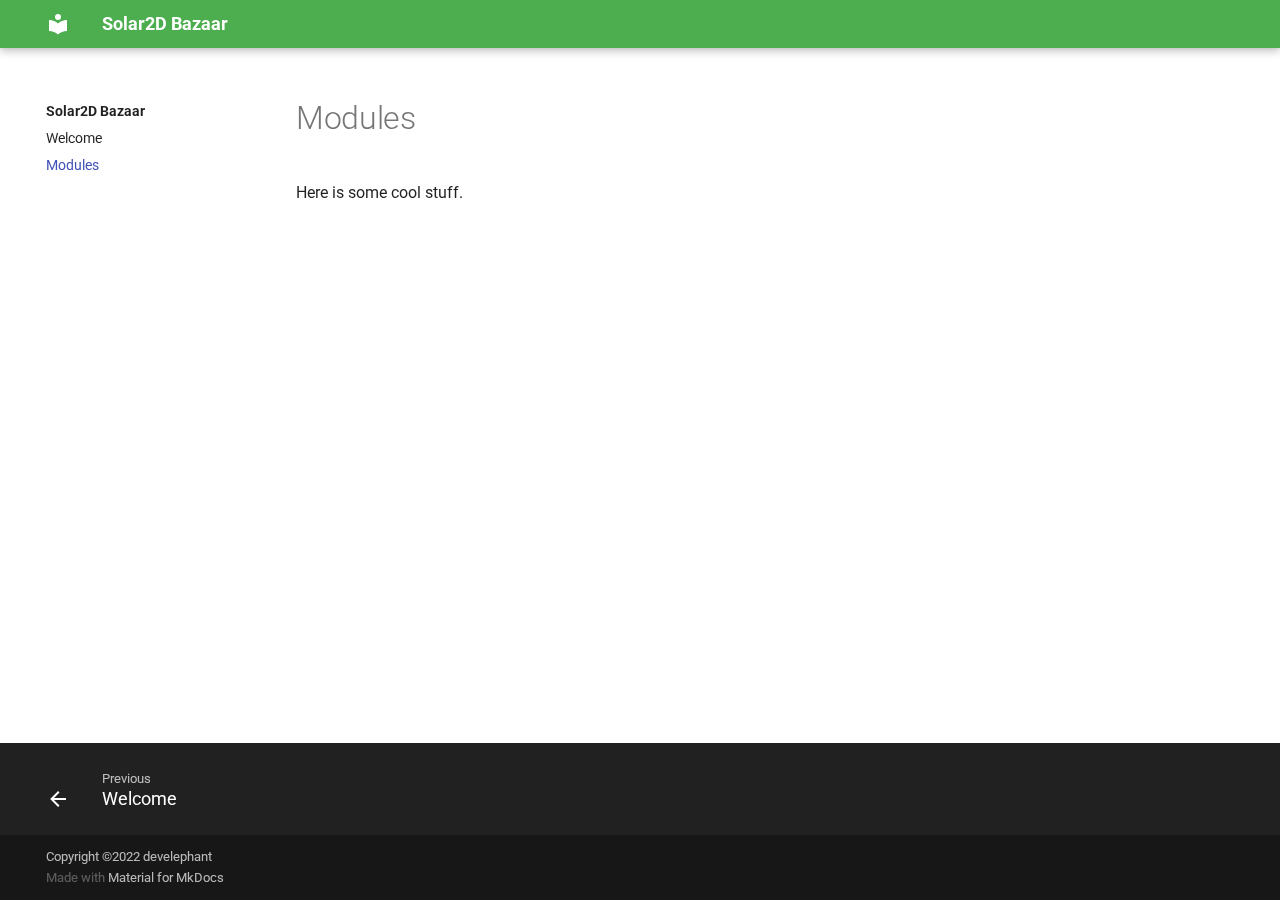
==== commit fa5c8c00: "Deployed 271ffba with MkDocs version: 1.3.1" ====
--- a/modules/index.html
+++ b/modules/index.html
@@ -15,7 +15,7 @@
     
     
       
-        <title>Modules - develephant/solar2d-bazaar</title>
+        <title>Modules - Solar2D Bazaar</title>
       
     
     
@@ -23,6 +23,10 @@
       
         
         <link rel="stylesheet" href="../assets/stylesheets/palette.cbb835fc.min.css">
+        
+          
+          
+          <meta name="theme-color" content="#4cae4f">
         
       
       
@@ -54,7 +58,7 @@
     
     
     
-    <body dir="ltr" data-md-color-scheme="" data-md-color-primary="none" data-md-color-accent="none">
+    <body dir="ltr" data-md-color-scheme="" data-md-color-primary="green" data-md-color-accent="green">
   
     
     
@@ -78,7 +82,7 @@
 
 <header class="md-header" data-md-component="header">
   <nav class="md-header__inner md-grid" aria-label="Header">
-    <a href=".." title="develephant/solar2d-bazaar" class="md-header__button md-logo" aria-label="develephant/solar2d-bazaar" data-md-component="logo">
+    <a href=".." title="Solar2D Bazaar" class="md-header__button md-logo" aria-label="Solar2D Bazaar" data-md-component="logo">
       
   
   <svg xmlns="http://www.w3.org/2000/svg" viewBox="0 0 24 24"><path d="M12 8a3 3 0 0 0 3-3 3 3 0 0 0-3-3 3 3 0 0 0-3 3 3 3 0 0 0 3 3m0 3.54C9.64 9.35 6.5 8 3 8v11c3.5 0 6.64 1.35 9 3.54 2.36-2.19 5.5-3.54 9-3.54V8c-3.5 0-6.64 1.35-9 3.54Z"/></svg>
@@ -91,7 +95,7 @@
       <div class="md-header__ellipsis">
         <div class="md-header__topic">
           <span class="md-ellipsis">
-            develephant/solar2d-bazaar
+            Solar2D Bazaar
           </span>
         </div>
         <div class="md-header__topic" data-md-component="header-topic">
@@ -106,51 +110,6 @@
     
     
     
-      <label class="md-header__button md-icon" for="__search">
-        <svg xmlns="http://www.w3.org/2000/svg" viewBox="0 0 24 24"><path d="M9.5 3A6.5 6.5 0 0 1 16 9.5c0 1.61-.59 3.09-1.56 4.23l.27.27h.79l5 5-1.5 1.5-5-5v-.79l-.27-.27A6.516 6.516 0 0 1 9.5 16 6.5 6.5 0 0 1 3 9.5 6.5 6.5 0 0 1 9.5 3m0 2C7 5 5 7 5 9.5S7 14 9.5 14 14 12 14 9.5 12 5 9.5 5Z"/></svg>
-      </label>
-      <div class="md-search" data-md-component="search" role="dialog">
-  <label class="md-search__overlay" for="__search"></label>
-  <div class="md-search__inner" role="search">
-    <form class="md-search__form" name="search">
-      <input type="text" class="md-search__input" name="query" aria-label="Search" placeholder="Search" autocapitalize="off" autocorrect="off" autocomplete="off" spellcheck="false" data-md-component="search-query" required>
-      <label class="md-search__icon md-icon" for="__search">
-        <svg xmlns="http://www.w3.org/2000/svg" viewBox="0 0 24 24"><path d="M9.5 3A6.5 6.5 0 0 1 16 9.5c0 1.61-.59 3.09-1.56 4.23l.27.27h.79l5 5-1.5 1.5-5-5v-.79l-.27-.27A6.516 6.516 0 0 1 9.5 16 6.5 6.5 0 0 1 3 9.5 6.5 6.5 0 0 1 9.5 3m0 2C7 5 5 7 5 9.5S7 14 9.5 14 14 12 14 9.5 12 5 9.5 5Z"/></svg>
-        <svg xmlns="http://www.w3.org/2000/svg" viewBox="0 0 24 24"><path d="M20 11v2H8l5.5 5.5-1.42 1.42L4.16 12l7.92-7.92L13.5 5.5 8 11h12Z"/></svg>
-      </label>
-      <nav class="md-search__options" aria-label="Search">
-        
-        <button type="reset" class="md-search__icon md-icon" title="Clear" aria-label="Clear" tabindex="-1">
-          <svg xmlns="http://www.w3.org/2000/svg" viewBox="0 0 24 24"><path d="M19 6.41 17.59 5 12 10.59 6.41 5 5 6.41 10.59 12 5 17.59 6.41 19 12 13.41 17.59 19 19 17.59 13.41 12 19 6.41Z"/></svg>
-        </button>
-      </nav>
-      
-    </form>
-    <div class="md-search__output">
-      <div class="md-search__scrollwrap" data-md-scrollfix>
-        <div class="md-search-result" data-md-component="search-result">
-          <div class="md-search-result__meta">
-            Initializing search
-          </div>
-          <ol class="md-search-result__list"></ol>
-        </div>
-      </div>
-    </div>
-  </div>
-</div>
-    
-    
-      <div class="md-header__source">
-        <a href="https://github.com/develephant/solar2d-bazaar" title="Go to repository" class="md-source" data-md-component="source">
-  <div class="md-source__icon md-icon">
-    
-    <svg xmlns="http://www.w3.org/2000/svg" viewBox="0 0 448 512"><!--! Font Awesome Free 6.2.0 by @fontawesome - https://fontawesome.com License - https://fontawesome.com/license/free (Icons: CC BY 4.0, Fonts: SIL OFL 1.1, Code: MIT License) Copyright 2022 Fonticons, Inc.--><path d="M439.55 236.05 244 40.45a28.87 28.87 0 0 0-40.81 0l-40.66 40.63 51.52 51.52c27.06-9.14 52.68 16.77 43.39 43.68l49.66 49.66c34.23-11.8 61.18 31 35.47 56.69-26.49 26.49-70.21-2.87-56-37.34L240.22 199v121.85c25.3 12.54 22.26 41.85 9.08 55a34.34 34.34 0 0 1-48.55 0c-17.57-17.6-11.07-46.91 11.25-56v-123c-20.8-8.51-24.6-30.74-18.64-45L142.57 101 8.45 235.14a28.86 28.86 0 0 0 0 40.81l195.61 195.6a28.86 28.86 0 0 0 40.8 0l194.69-194.69a28.86 28.86 0 0 0 0-40.81z"/></svg>
-  </div>
-  <div class="md-source__repository">
-    GitHub
-  </div>
-</a>
-      </div>
     
   </nav>
   
@@ -176,26 +135,14 @@
 
 <nav class="md-nav md-nav--primary" aria-label="Navigation" data-md-level="0">
   <label class="md-nav__title" for="__drawer">
-    <a href=".." title="develephant/solar2d-bazaar" class="md-nav__button md-logo" aria-label="develephant/solar2d-bazaar" data-md-component="logo">
+    <a href=".." title="Solar2D Bazaar" class="md-nav__button md-logo" aria-label="Solar2D Bazaar" data-md-component="logo">
       
   
   <svg xmlns="http://www.w3.org/2000/svg" viewBox="0 0 24 24"><path d="M12 8a3 3 0 0 0 3-3 3 3 0 0 0-3-3 3 3 0 0 0-3 3 3 3 0 0 0 3 3m0 3.54C9.64 9.35 6.5 8 3 8v11c3.5 0 6.64 1.35 9 3.54 2.36-2.19 5.5-3.54 9-3.54V8c-3.5 0-6.64 1.35-9 3.54Z"/></svg>
 
     </a>
-    develephant/solar2d-bazaar
+    Solar2D Bazaar
   </label>
-  
-    <div class="md-nav__source">
-      <a href="https://github.com/develephant/solar2d-bazaar" title="Go to repository" class="md-source" data-md-component="source">
-  <div class="md-source__icon md-icon">
-    
-    <svg xmlns="http://www.w3.org/2000/svg" viewBox="0 0 448 512"><!--! Font Awesome Free 6.2.0 by @fontawesome - https://fontawesome.com License - https://fontawesome.com/license/free (Icons: CC BY 4.0, Fonts: SIL OFL 1.1, Code: MIT License) Copyright 2022 Fonticons, Inc.--><path d="M439.55 236.05 244 40.45a28.87 28.87 0 0 0-40.81 0l-40.66 40.63 51.52 51.52c27.06-9.14 52.68 16.77 43.39 43.68l49.66 49.66c34.23-11.8 61.18 31 35.47 56.69-26.49 26.49-70.21-2.87-56-37.34L240.22 199v121.85c25.3 12.54 22.26 41.85 9.08 55a34.34 34.34 0 0 1-48.55 0c-17.57-17.6-11.07-46.91 11.25-56v-123c-20.8-8.51-24.6-30.74-18.64-45L142.57 101 8.45 235.14a28.86 28.86 0 0 0 0 40.81l195.61 195.6a28.86 28.86 0 0 0 40.8 0l194.69-194.69a28.86 28.86 0 0 0 0-40.81z"/></svg>
-  </div>
-  <div class="md-source__repository">
-    GitHub
-  </div>
-</a>
-    </div>
   
   <ul class="md-nav__list" data-md-scrollfix>
     
@@ -315,6 +262,10 @@
     <div class="md-footer-meta__inner md-grid">
       <div class="md-copyright">
   
+    <div class="md-copyright__highlight">
+      Copyright &copy;2022 develephant
+    </div>
+  
   
     Made with
     <a href="https://squidfunk.github.io/mkdocs-material/" target="_blank" rel="noopener">
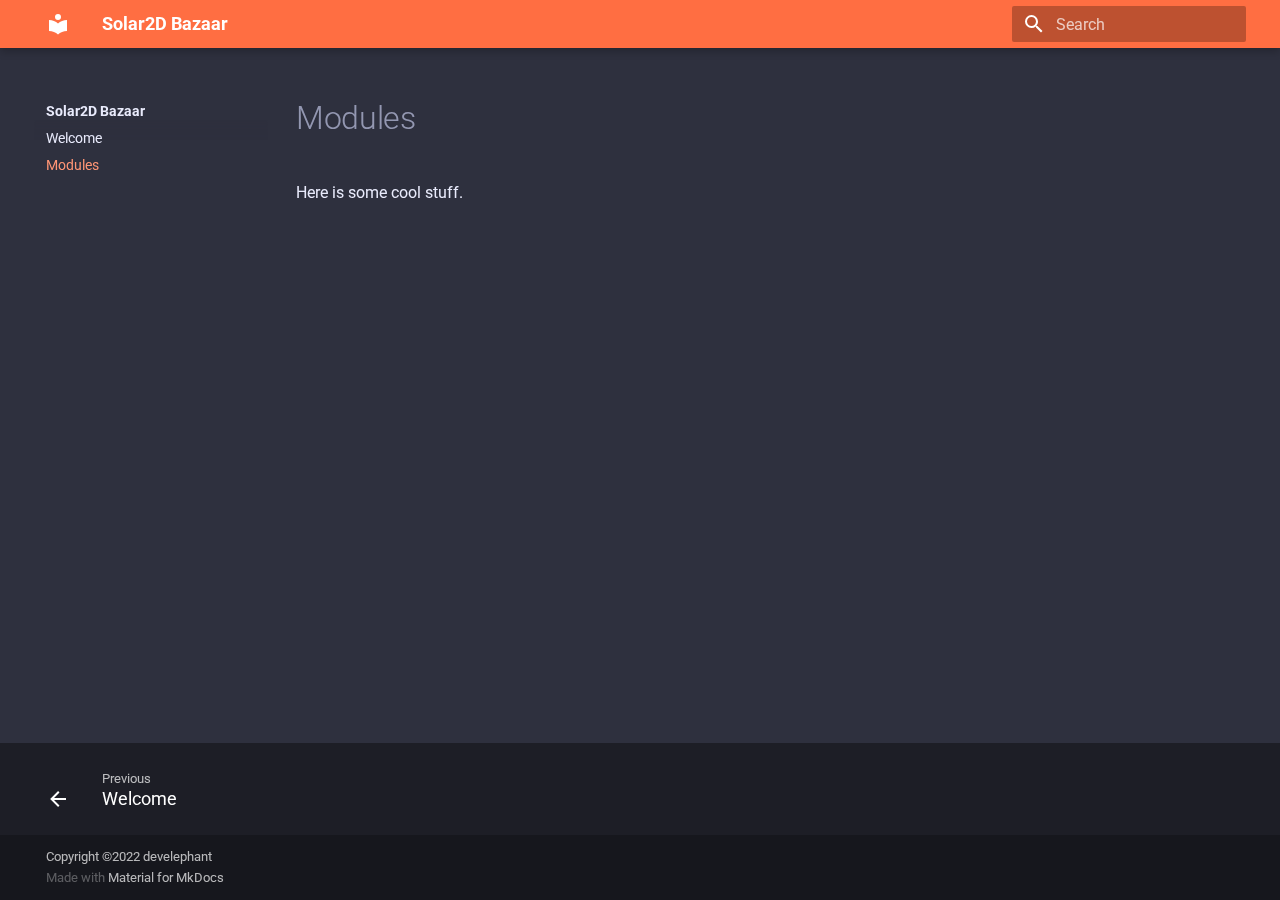
==== commit a0bde24b: "Deployed 1270fdf with MkDocs version: 1.3.1" ====
--- a/modules/index.html
+++ b/modules/index.html
@@ -26,7 +26,7 @@
         
           
           
-          <meta name="theme-color" content="#4cae4f">
+          <meta name="theme-color" content="#ff6e42">
         
       
       
@@ -58,7 +58,7 @@
     
     
     
-    <body dir="ltr" data-md-color-scheme="" data-md-color-primary="green" data-md-color-accent="green">
+    <body dir="ltr" data-md-color-scheme="slate" data-md-color-primary="deep-orange" data-md-color-accent="orange">
   
     
     
@@ -110,6 +110,39 @@
     
     
     
+      <label class="md-header__button md-icon" for="__search">
+        <svg xmlns="http://www.w3.org/2000/svg" viewBox="0 0 24 24"><path d="M9.5 3A6.5 6.5 0 0 1 16 9.5c0 1.61-.59 3.09-1.56 4.23l.27.27h.79l5 5-1.5 1.5-5-5v-.79l-.27-.27A6.516 6.516 0 0 1 9.5 16 6.5 6.5 0 0 1 3 9.5 6.5 6.5 0 0 1 9.5 3m0 2C7 5 5 7 5 9.5S7 14 9.5 14 14 12 14 9.5 12 5 9.5 5Z"/></svg>
+      </label>
+      <div class="md-search" data-md-component="search" role="dialog">
+  <label class="md-search__overlay" for="__search"></label>
+  <div class="md-search__inner" role="search">
+    <form class="md-search__form" name="search">
+      <input type="text" class="md-search__input" name="query" aria-label="Search" placeholder="Search" autocapitalize="off" autocorrect="off" autocomplete="off" spellcheck="false" data-md-component="search-query" required>
+      <label class="md-search__icon md-icon" for="__search">
+        <svg xmlns="http://www.w3.org/2000/svg" viewBox="0 0 24 24"><path d="M9.5 3A6.5 6.5 0 0 1 16 9.5c0 1.61-.59 3.09-1.56 4.23l.27.27h.79l5 5-1.5 1.5-5-5v-.79l-.27-.27A6.516 6.516 0 0 1 9.5 16 6.5 6.5 0 0 1 3 9.5 6.5 6.5 0 0 1 9.5 3m0 2C7 5 5 7 5 9.5S7 14 9.5 14 14 12 14 9.5 12 5 9.5 5Z"/></svg>
+        <svg xmlns="http://www.w3.org/2000/svg" viewBox="0 0 24 24"><path d="M20 11v2H8l5.5 5.5-1.42 1.42L4.16 12l7.92-7.92L13.5 5.5 8 11h12Z"/></svg>
+      </label>
+      <nav class="md-search__options" aria-label="Search">
+        
+        <button type="reset" class="md-search__icon md-icon" title="Clear" aria-label="Clear" tabindex="-1">
+          <svg xmlns="http://www.w3.org/2000/svg" viewBox="0 0 24 24"><path d="M19 6.41 17.59 5 12 10.59 6.41 5 5 6.41 10.59 12 5 17.59 6.41 19 12 13.41 17.59 19 19 17.59 13.41 12 19 6.41Z"/></svg>
+        </button>
+      </nav>
+      
+    </form>
+    <div class="md-search__output">
+      <div class="md-search__scrollwrap" data-md-scrollfix>
+        <div class="md-search-result" data-md-component="search-result">
+          <div class="md-search-result__meta">
+            Initializing search
+          </div>
+          <ol class="md-search-result__list"></ol>
+        </div>
+      </div>
+    </div>
+  </div>
+</div>
+    
     
   </nav>
   
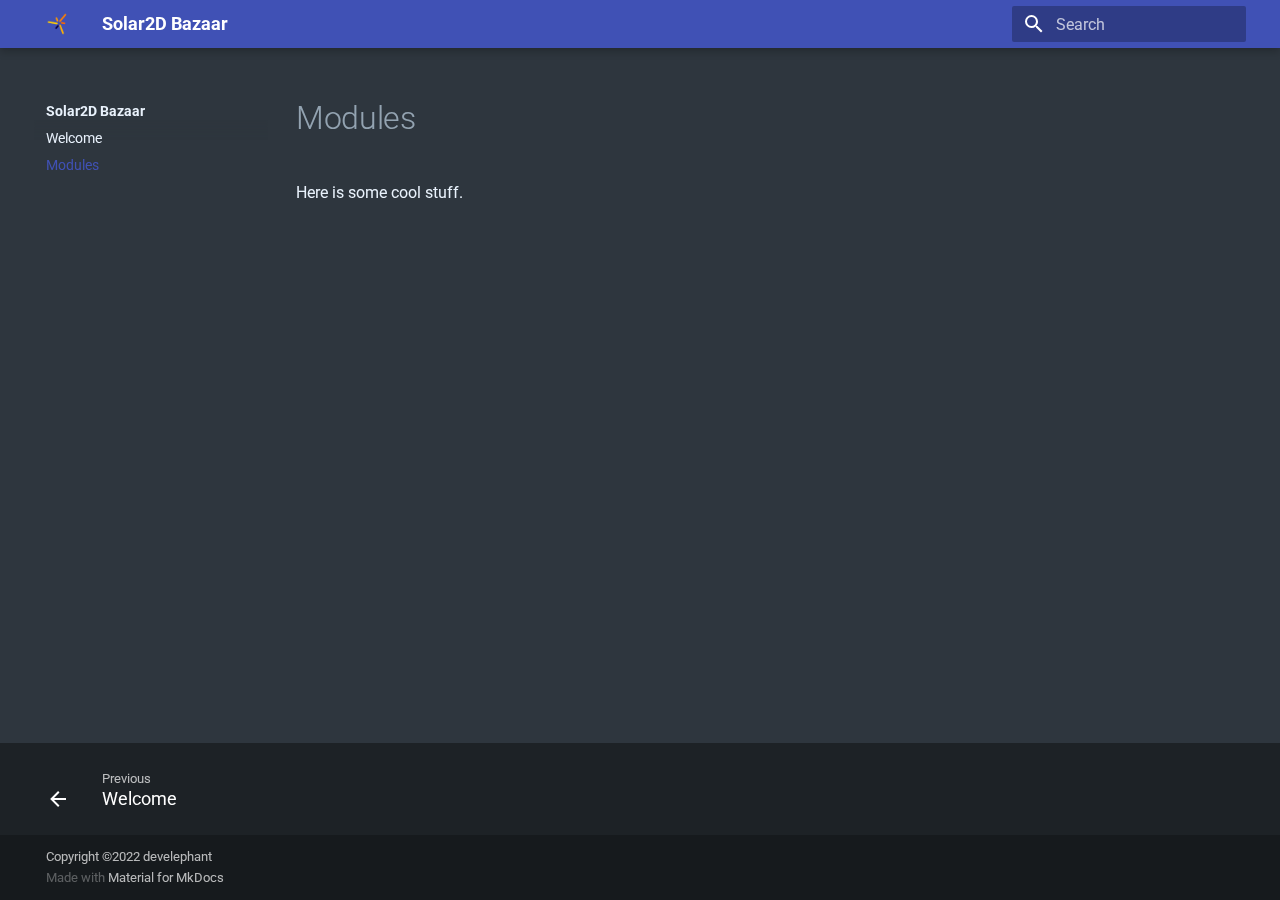
==== commit 4e6e4886: "Deployed d59bc8e with MkDocs version: 1.3.1" ====
--- a/modules/index.html
+++ b/modules/index.html
@@ -10,7 +10,7 @@
       
         <link rel="canonical" href="https://develephant.github.io/solar2d-bazaar/modules/">
       
-      <link rel="icon" href="../assets/images/favicon.png">
+      <link rel="icon" href="../images/logo.png">
       <meta name="generator" content="mkdocs-1.3.1, mkdocs-material-8.5.3">
     
     
@@ -23,10 +23,6 @@
       
         
         <link rel="stylesheet" href="../assets/stylesheets/palette.cbb835fc.min.css">
-        
-          
-          
-          <meta name="theme-color" content="#ff6e42">
         
       
       
@@ -43,6 +39,8 @@
       
     
     
+      <link rel="stylesheet" href="../stylesheets/extra.css">
+    
     <script>__md_scope=new URL("..",location),__md_hash=e=>[...e].reduce((e,_)=>(e<<5)-e+_.charCodeAt(0),0),__md_get=(e,_=localStorage,t=__md_scope)=>JSON.parse(_.getItem(t.pathname+"."+e)),__md_set=(e,_,t=localStorage,a=__md_scope)=>{try{t.setItem(a.pathname+"."+e,JSON.stringify(_))}catch(e){}}</script>
     
       
@@ -58,7 +56,7 @@
     
     
     
-    <body dir="ltr" data-md-color-scheme="slate" data-md-color-primary="deep-orange" data-md-color-accent="orange">
+    <body dir="ltr" data-md-color-scheme="slate" data-md-color-primary="" data-md-color-accent="">
   
     
     
@@ -84,8 +82,7 @@
   <nav class="md-header__inner md-grid" aria-label="Header">
     <a href=".." title="Solar2D Bazaar" class="md-header__button md-logo" aria-label="Solar2D Bazaar" data-md-component="logo">
       
-  
-  <svg xmlns="http://www.w3.org/2000/svg" viewBox="0 0 24 24"><path d="M12 8a3 3 0 0 0 3-3 3 3 0 0 0-3-3 3 3 0 0 0-3 3 3 3 0 0 0 3 3m0 3.54C9.64 9.35 6.5 8 3 8v11c3.5 0 6.64 1.35 9 3.54 2.36-2.19 5.5-3.54 9-3.54V8c-3.5 0-6.64 1.35-9 3.54Z"/></svg>
+  <img src="../images/logo.png" alt="logo">
 
     </a>
     <label class="md-header__button md-icon" for="__drawer">
@@ -170,8 +167,7 @@
   <label class="md-nav__title" for="__drawer">
     <a href=".." title="Solar2D Bazaar" class="md-nav__button md-logo" aria-label="Solar2D Bazaar" data-md-component="logo">
       
-  
-  <svg xmlns="http://www.w3.org/2000/svg" viewBox="0 0 24 24"><path d="M12 8a3 3 0 0 0 3-3 3 3 0 0 0-3-3 3 3 0 0 0-3 3 3 3 0 0 0 3 3m0 3.54C9.64 9.35 6.5 8 3 8v11c3.5 0 6.64 1.35 9 3.54 2.36-2.19 5.5-3.54 9-3.54V8c-3.5 0-6.64 1.35-9 3.54Z"/></svg>
+  <img src="../images/logo.png" alt="logo">
 
     </a>
     Solar2D Bazaar
--- a/stylesheets/extra.css
+++ b/stylesheets/extra.css
@@ -0,0 +1,9 @@
+[data-md-color-scheme="solar2d"] {
+  --md-primary-fg-color:        #ff8001;
+  --md-primary-fg-color--light: #ffcc01;
+  --md-primary-fg-color--dark:  #0b0146;
+}
+
+[data-md-color-scheme="slate"] {
+  --md-hue: 210; 
+}
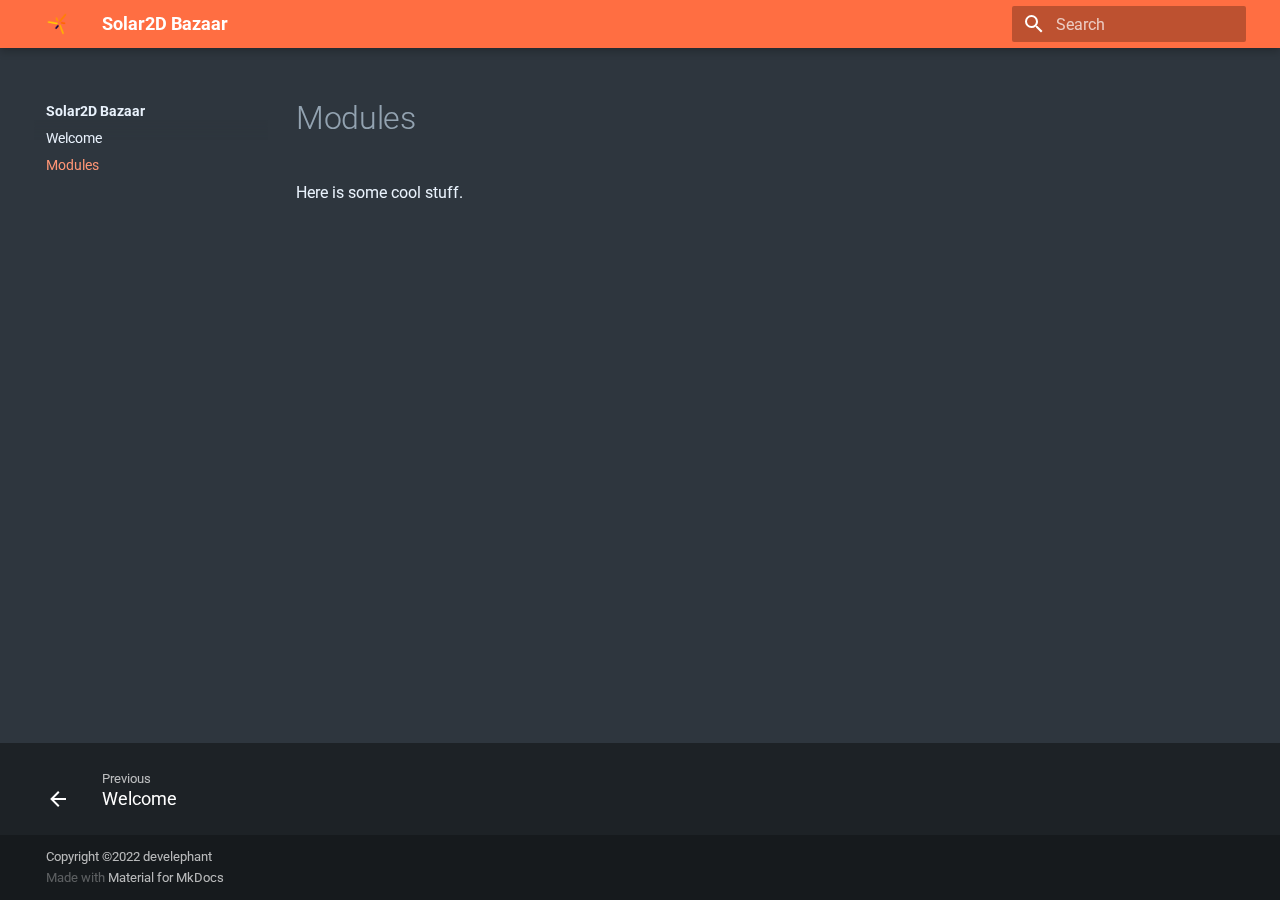
==== commit 43ef2dbf: "Deployed 30acd21 with MkDocs version: 1.3.1" ====
--- a/modules/index.html
+++ b/modules/index.html
@@ -24,6 +24,10 @@
         
         <link rel="stylesheet" href="../assets/stylesheets/palette.cbb835fc.min.css">
         
+          
+          
+          <meta name="theme-color" content="#ff6e42">
+        
       
       
 
@@ -56,7 +60,7 @@
     
     
     
-    <body dir="ltr" data-md-color-scheme="slate" data-md-color-primary="" data-md-color-accent="">
+    <body dir="ltr" data-md-color-scheme="slate" data-md-color-primary="deep-orange" data-md-color-accent="orange">
   
     
     
--- a/stylesheets/extra.css
+++ b/stylesheets/extra.css
@@ -1,7 +1,7 @@
 [data-md-color-scheme="solar2d"] {
   --md-primary-fg-color:        #ff8001;
-  --md-primary-fg-color--light: #ffcc01;
-  --md-primary-fg-color--dark:  #0b0146;
+  --md-primary-fg-color--light: #f88011;
+  --md-primary-fg-color--dark:  #15073e;
 }
 
 [data-md-color-scheme="slate"] {
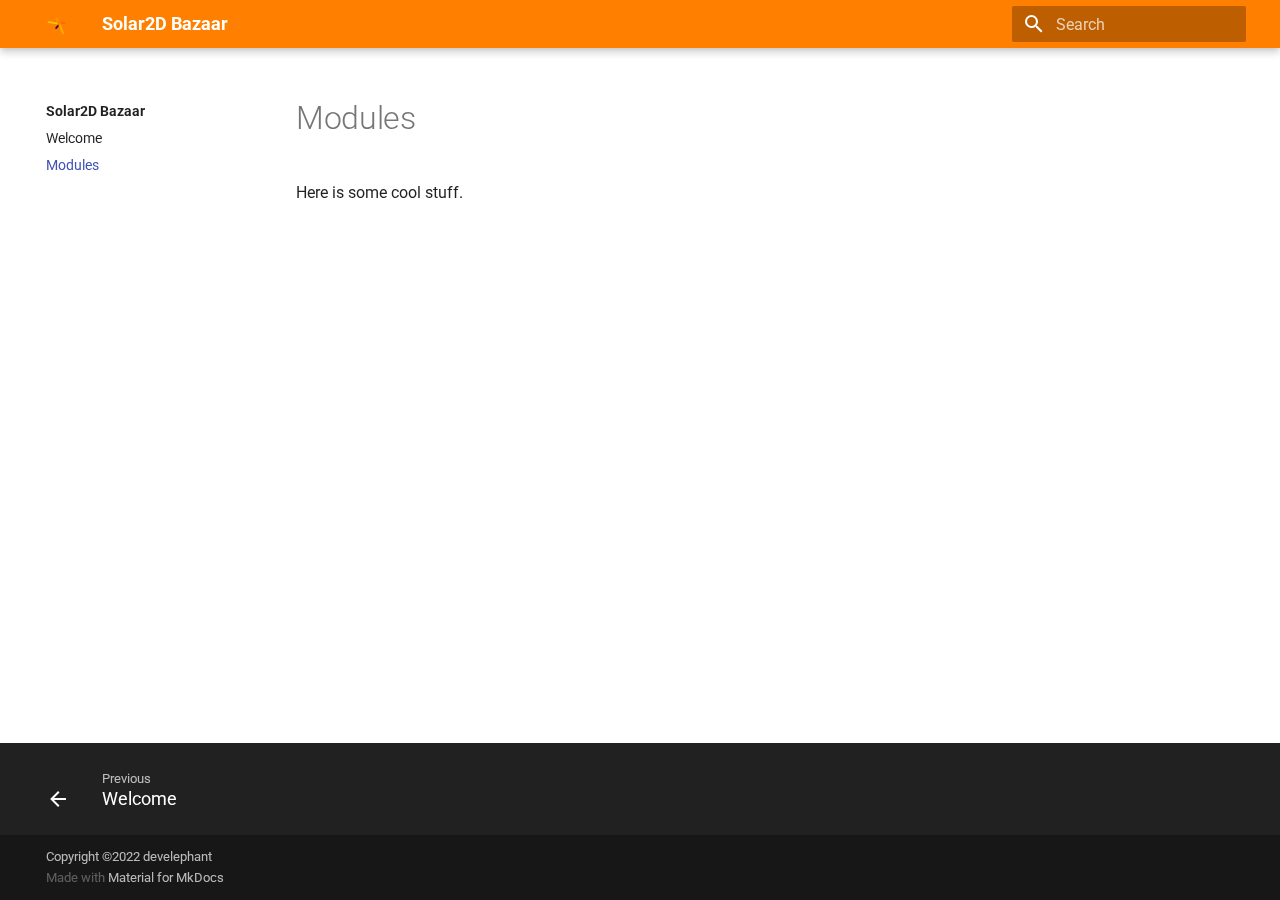
==== commit 9af31558: "Deployed 783eb06 with MkDocs version: 1.3.1" ====
--- a/modules/index.html
+++ b/modules/index.html
@@ -24,10 +24,6 @@
         
         <link rel="stylesheet" href="../assets/stylesheets/palette.cbb835fc.min.css">
         
-          
-          
-          <meta name="theme-color" content="#ff6e42">
-        
       
       
 
@@ -60,7 +56,7 @@
     
     
     
-    <body dir="ltr" data-md-color-scheme="slate" data-md-color-primary="deep-orange" data-md-color-accent="orange">
+    <body dir="ltr" data-md-color-scheme="solar2d" data-md-color-primary="" data-md-color-accent="">
   
     
     
